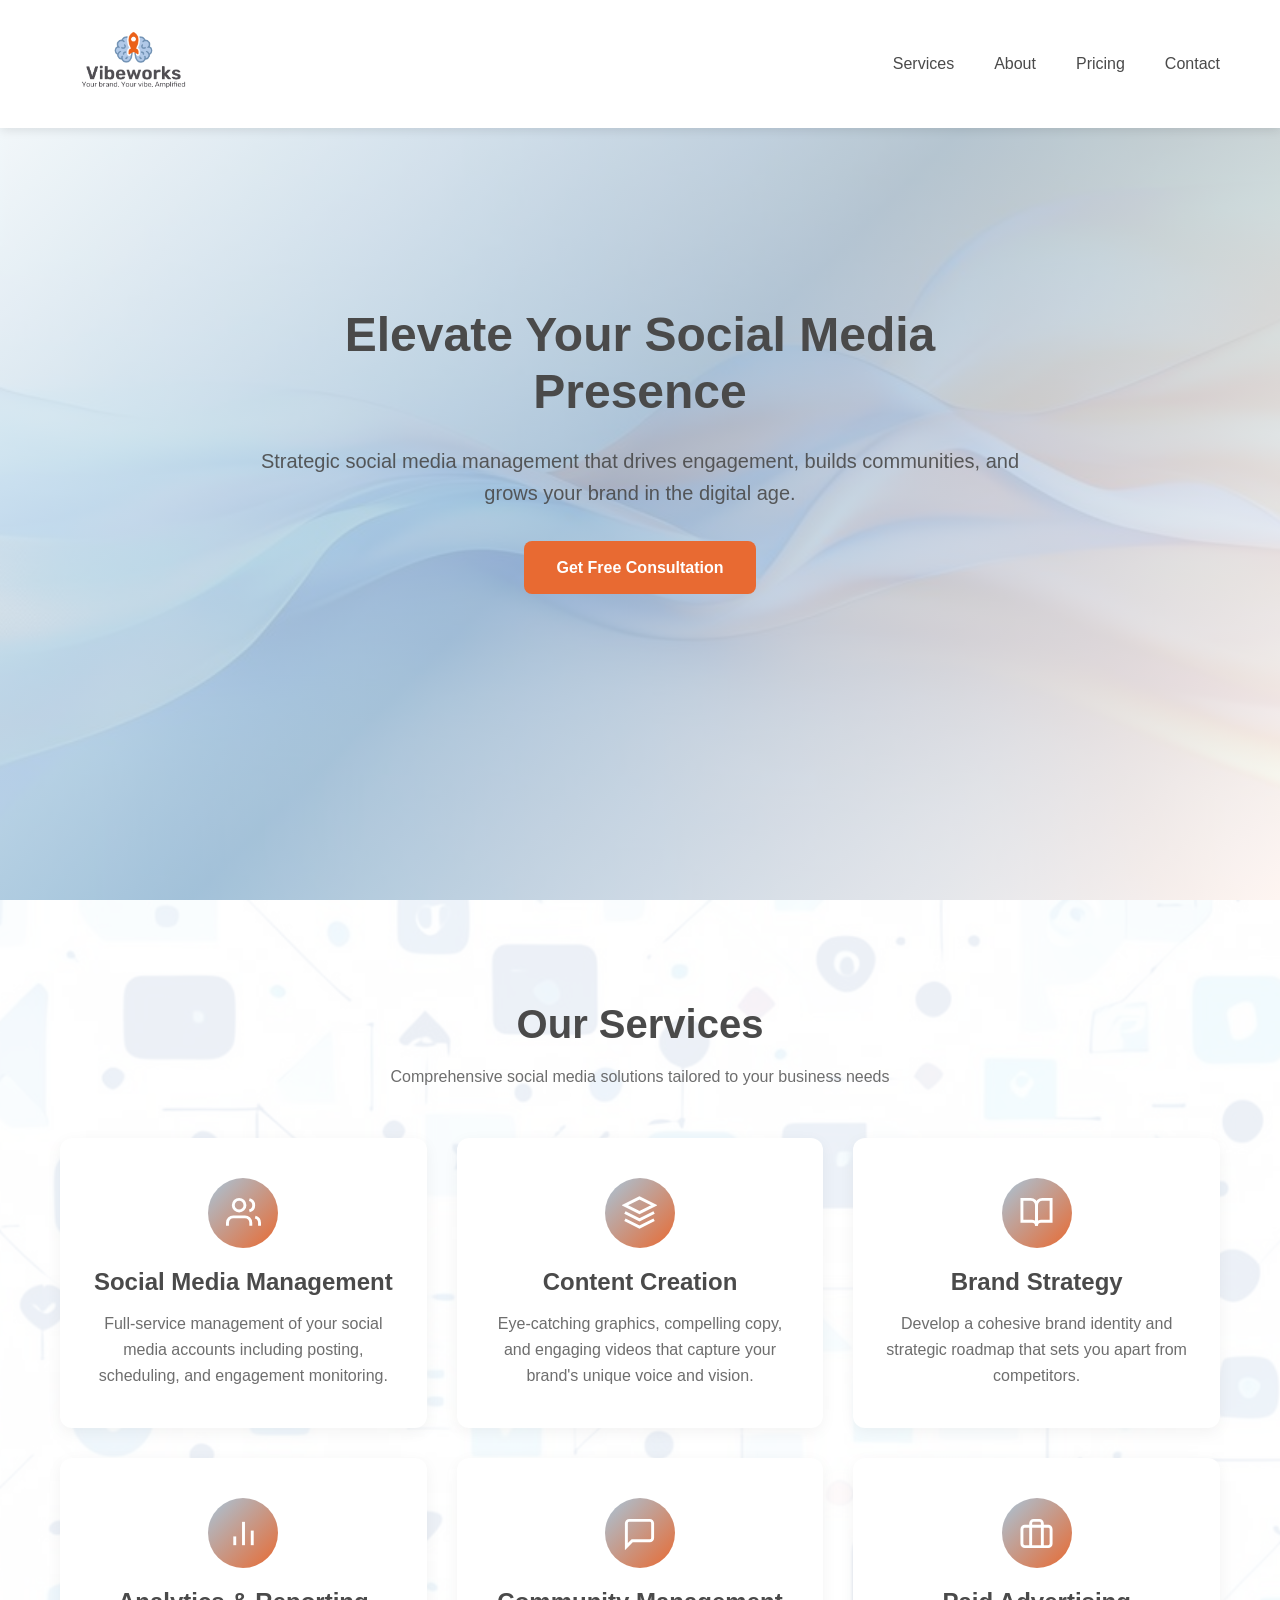
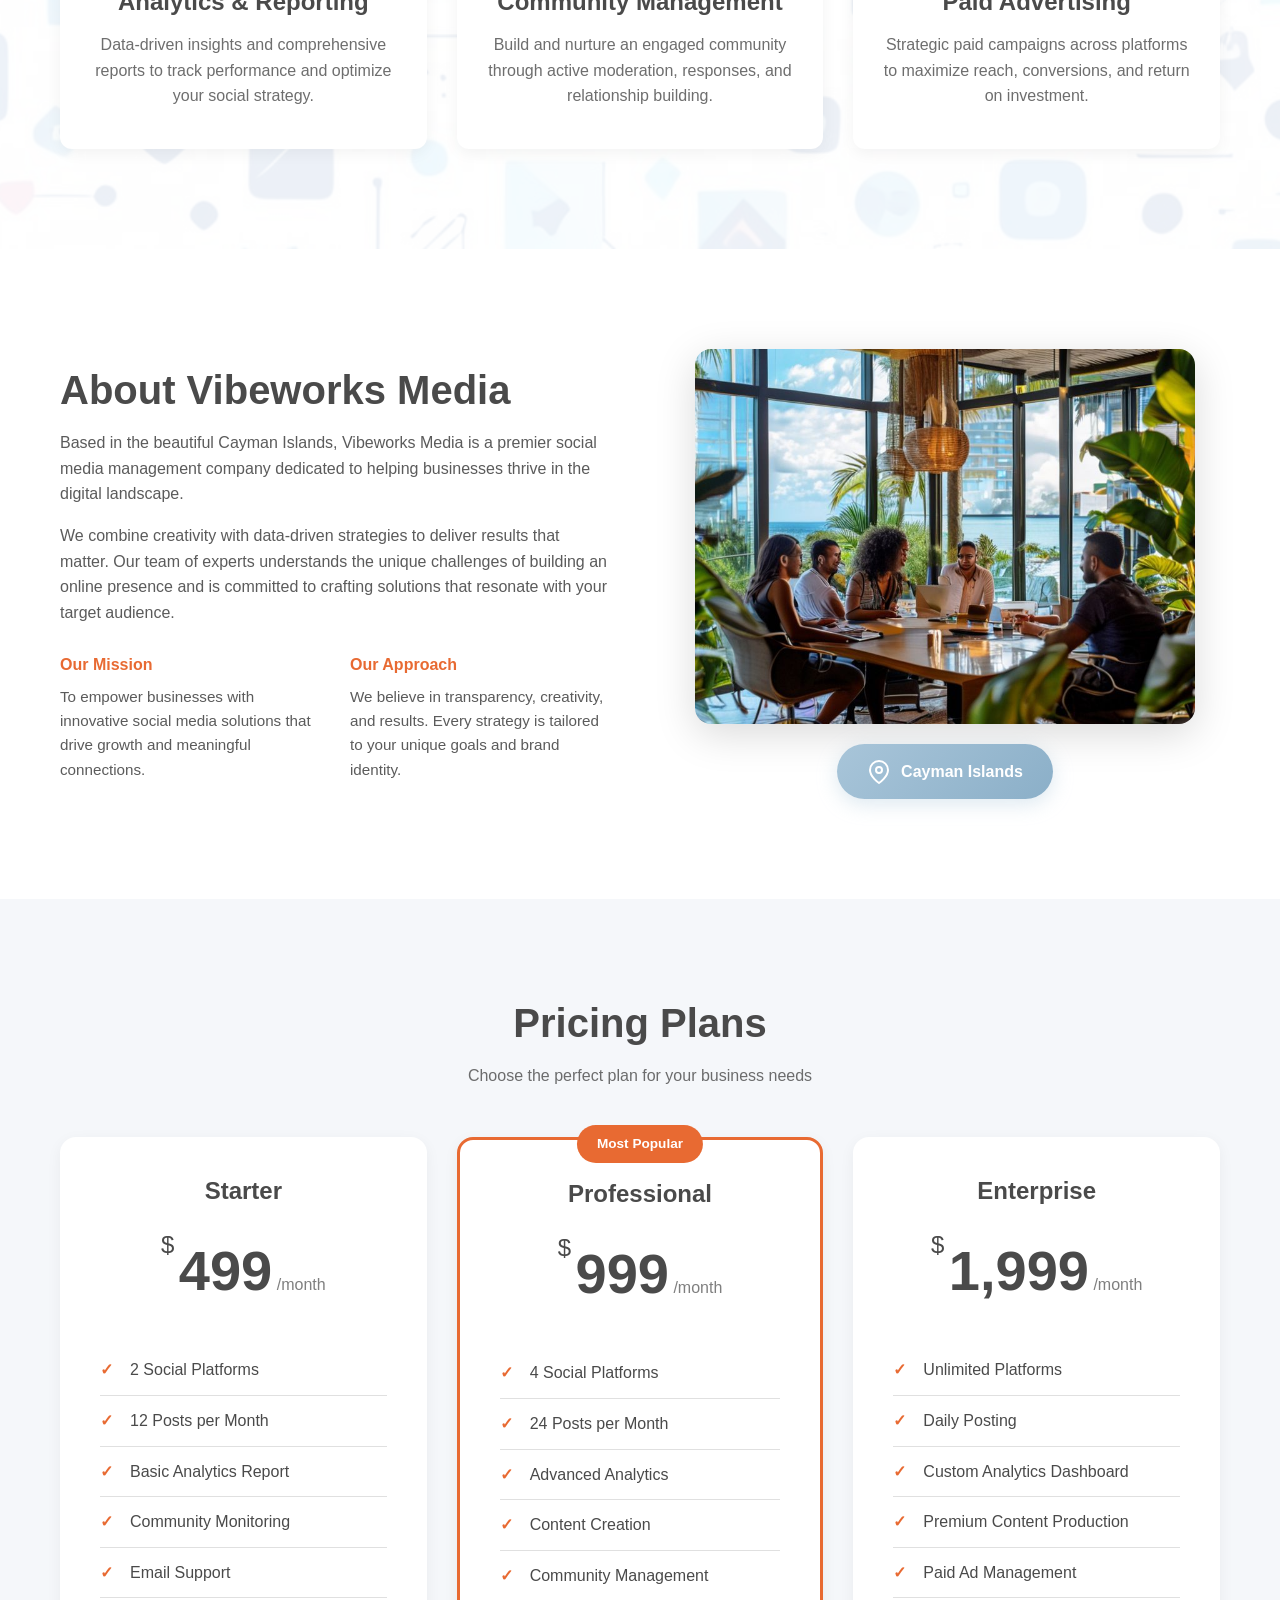
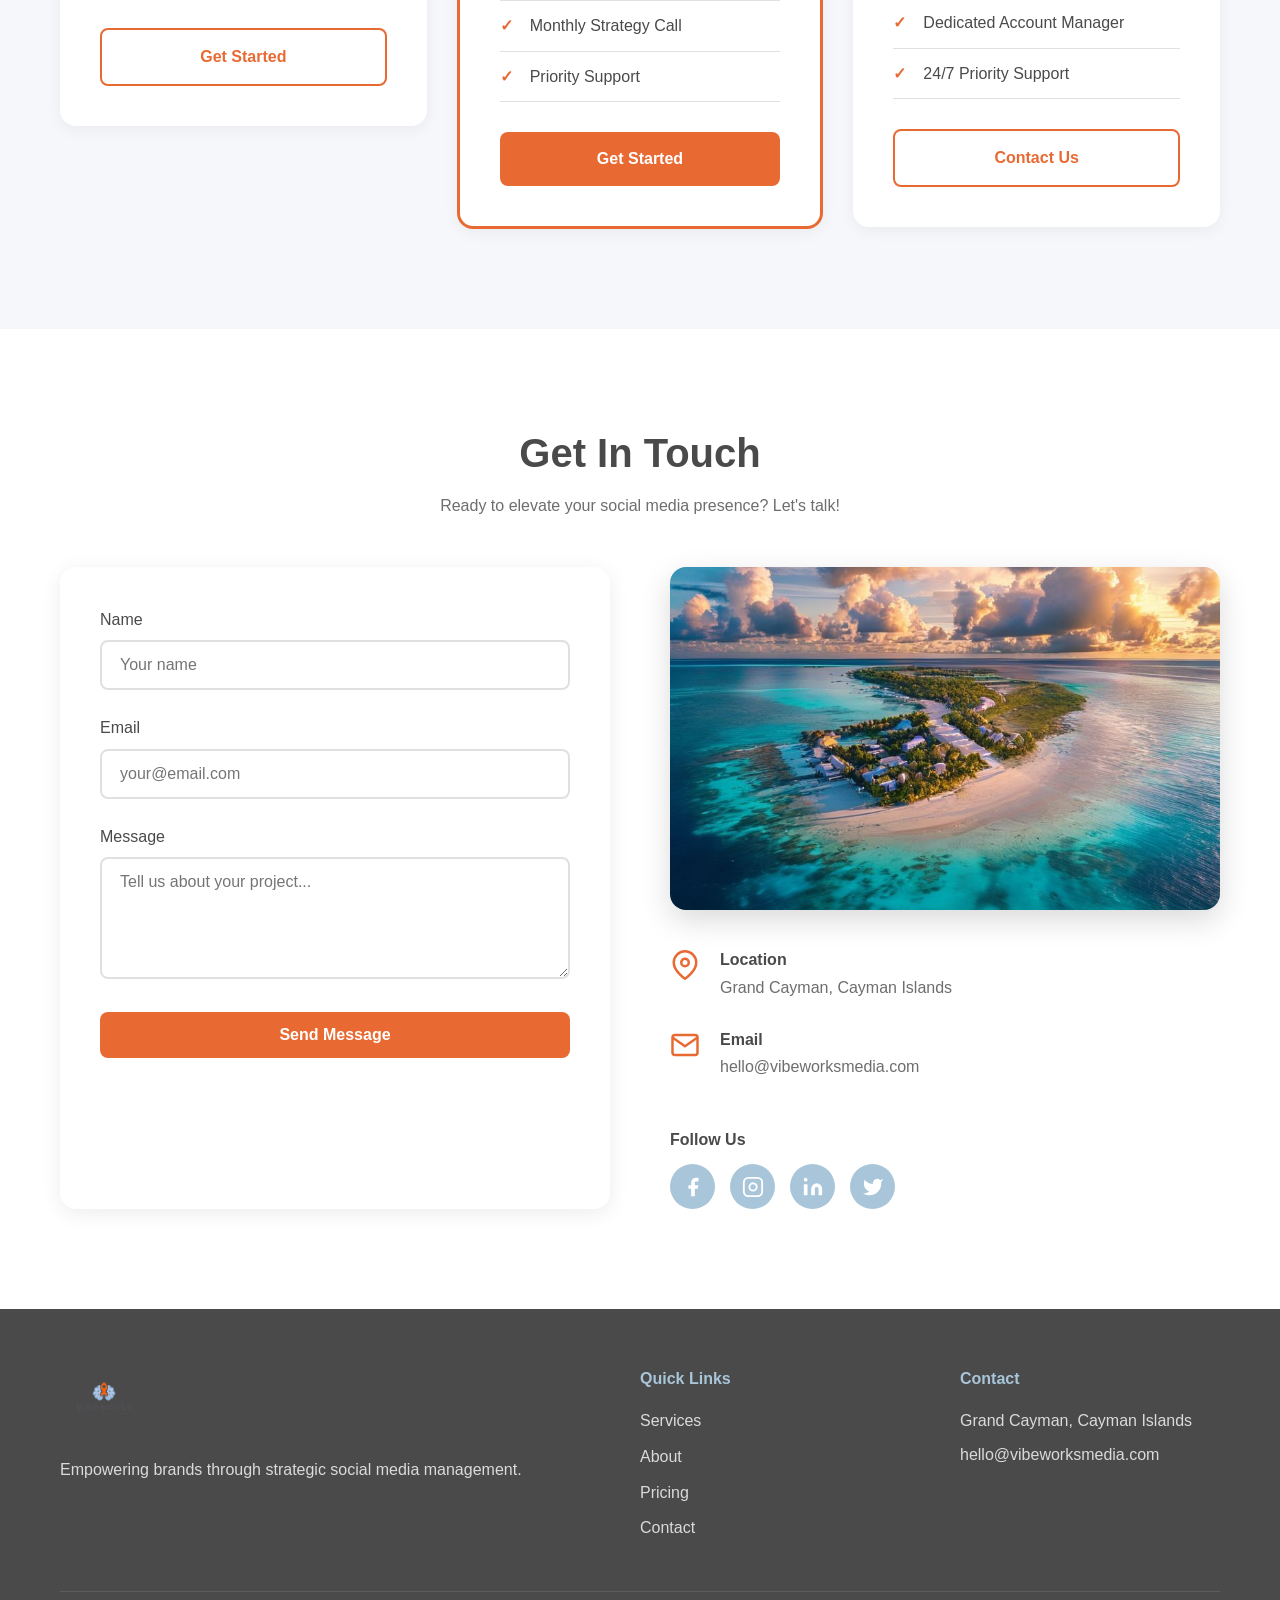
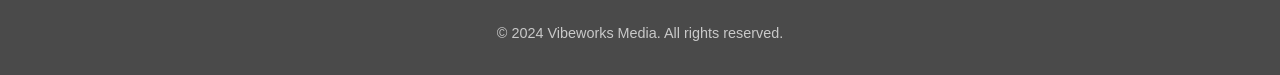
==== index.html @ 233b66ed "Update Formspree endpoint" ====
<!DOCTYPE html>
<html lang="en">
<head>
    <meta charset="UTF-8">
    <meta name="viewport" content="width=device-width, initial-scale=1.0">
    <meta name="description" content="Vibeworks Media - Social Media Management Company in the Cayman Islands">
    <title>Vibeworks Media | Social Media Management</title>
    <link rel="stylesheet" href="css/styles.css">
    <link rel="icon" type="image/x-icon" href="assets/favicon.ico">
</head>
<body>
    <!-- Navigation -->
    <nav class="navbar" id="navbar">
        <div class="nav-container">
            <a href="#" class="logo">
                <img src="assets/images/logo.png" alt="Vibeworks Media Logo">
            </a>
            <button class="hamburger" id="hamburger" aria-label="Toggle menu">
                <span></span>
                <span></span>
                <span></span>
            </button>
            <ul class="nav-links" id="nav-links">
                <li><a href="#services">Services</a></li>
                <li><a href="#about">About</a></li>
                <li><a href="#pricing">Pricing</a></li>
                <li><a href="#contact">Contact</a></li>
            </ul>
        </div>
    </nav>

    <!-- Hero Section -->
    <section class="hero" id="hero">
        <div class="hero-content">
            <h1>Elevate Your Social Media Presence</h1>
            <p class="tagline">Strategic social media management that drives engagement, builds communities, and grows your brand in the digital age.</p>
            <a href="#contact" class="btn btn-primary">Get Free Consultation</a>
        </div>
    </section>

    <!-- Services Section -->
    <section class="services" id="services">
        <div class="container">
            <h2 class="section-title">Our Services</h2>
            <p class="section-subtitle">Comprehensive social media solutions tailored to your business needs</p>
            <div class="services-grid">
                <div class="service-card">
                    <div class="service-icon">
                        <svg xmlns="http://www.w3.org/2000/svg" viewBox="0 0 24 24" fill="none" stroke="currentColor" stroke-width="2">
                            <path d="M17 21v-2a4 4 0 0 0-4-4H5a4 4 0 0 0-4 4v2"></path>
                            <circle cx="9" cy="7" r="4"></circle>
                            <path d="M23 21v-2a4 4 0 0 0-3-3.87"></path>
                            <path d="M16 3.13a4 4 0 0 1 0 7.75"></path>
                        </svg>
                    </div>
                    <h3>Social Media Management</h3>
                    <p>Full-service management of your social media accounts including posting, scheduling, and engagement monitoring.</p>
                </div>
                <div class="service-card">
                    <div class="service-icon">
                        <svg xmlns="http://www.w3.org/2000/svg" viewBox="0 0 24 24" fill="none" stroke="currentColor" stroke-width="2">
                            <polygon points="12 2 2 7 12 12 22 7 12 2"></polygon>
                            <polyline points="2 17 12 22 22 17"></polyline>
                            <polyline points="2 12 12 17 22 12"></polyline>
                        </svg>
                    </div>
                    <h3>Content Creation</h3>
                    <p>Eye-catching graphics, compelling copy, and engaging videos that capture your brand's unique voice and vision.</p>
                </div>
                <div class="service-card">
                    <div class="service-icon">
                        <svg xmlns="http://www.w3.org/2000/svg" viewBox="0 0 24 24" fill="none" stroke="currentColor" stroke-width="2">
                            <path d="M2 3h6a4 4 0 0 1 4 4v14a3 3 0 0 0-3-3H2z"></path>
                            <path d="M22 3h-6a4 4 0 0 0-4 4v14a3 3 0 0 1 3-3h7z"></path>
                        </svg>
                    </div>
                    <h3>Brand Strategy</h3>
                    <p>Develop a cohesive brand identity and strategic roadmap that sets you apart from competitors.</p>
                </div>
                <div class="service-card">
                    <div class="service-icon">
                        <svg xmlns="http://www.w3.org/2000/svg" viewBox="0 0 24 24" fill="none" stroke="currentColor" stroke-width="2">
                            <line x1="18" y1="20" x2="18" y2="10"></line>
                            <line x1="12" y1="20" x2="12" y2="4"></line>
                            <line x1="6" y1="20" x2="6" y2="14"></line>
                        </svg>
                    </div>
                    <h3>Analytics & Reporting</h3>
                    <p>Data-driven insights and comprehensive reports to track performance and optimize your social strategy.</p>
                </div>
                <div class="service-card">
                    <div class="service-icon">
                        <svg xmlns="http://www.w3.org/2000/svg" viewBox="0 0 24 24" fill="none" stroke="currentColor" stroke-width="2">
                            <path d="M21 15a2 2 0 0 1-2 2H7l-4 4V5a2 2 0 0 1 2-2h14a2 2 0 0 1 2 2z"></path>
                        </svg>
                    </div>
                    <h3>Community Management</h3>
                    <p>Build and nurture an engaged community through active moderation, responses, and relationship building.</p>
                </div>
                <div class="service-card">
                    <div class="service-icon">
                        <svg xmlns="http://www.w3.org/2000/svg" viewBox="0 0 24 24" fill="none" stroke="currentColor" stroke-width="2">
                            <rect x="2" y="7" width="20" height="14" rx="2" ry="2"></rect>
                            <path d="M16 21V5a2 2 0 0 0-2-2h-4a2 2 0 0 0-2 2v16"></path>
                        </svg>
                    </div>
                    <h3>Paid Advertising</h3>
                    <p>Strategic paid campaigns across platforms to maximize reach, conversions, and return on investment.</p>
                </div>
            </div>
        </div>
    </section>

    <!-- About Section -->
    <section class="about" id="about">
        <div class="container">
            <div class="about-content">
                <div class="about-text">
                    <h2 class="section-title">About Vibeworks Media</h2>
                    <p>Based in the beautiful Cayman Islands, Vibeworks Media is a premier social media management company dedicated to helping businesses thrive in the digital landscape.</p>
                    <p>We combine creativity with data-driven strategies to deliver results that matter. Our team of experts understands the unique challenges of building an online presence and is committed to crafting solutions that resonate with your target audience.</p>
                    <div class="values">
                        <div class="value-item">
                            <h4>Our Mission</h4>
                            <p>To empower businesses with innovative social media solutions that drive growth and meaningful connections.</p>
                        </div>
                        <div class="value-item">
                            <h4>Our Approach</h4>
                            <p>We believe in transparency, creativity, and results. Every strategy is tailored to your unique goals and brand identity.</p>
                        </div>
                    </div>
                </div>
                <div class="about-image">
                    <img src="assets/images/about-team.jpg" alt="Vibeworks Media Team">
                    <div class="location-badge">
                        <svg xmlns="http://www.w3.org/2000/svg" viewBox="0 0 24 24" fill="none" stroke="currentColor" stroke-width="2">
                            <path d="M21 10c0 7-9 13-9 13s-9-6-9-13a9 9 0 0 1 18 0z"></path>
                            <circle cx="12" cy="10" r="3"></circle>
                        </svg>
                        <span>Cayman Islands</span>
                    </div>
                </div>
            </div>
        </div>
    </section>

    <!-- Pricing Section -->
    <section class="pricing" id="pricing">
        <div class="container">
            <h2 class="section-title">Pricing Plans</h2>
            <p class="section-subtitle">Choose the perfect plan for your business needs</p>
            <div class="pricing-grid">
                <div class="pricing-card">
                    <h3>Starter</h3>
                    <div class="price">
                        <span class="currency">$</span>
                        <span class="amount">499</span>
                        <span class="period">/month</span>
                    </div>
                    <ul class="features">
                        <li>2 Social Platforms</li>
                        <li>12 Posts per Month</li>
                        <li>Basic Analytics Report</li>
                        <li>Community Monitoring</li>
                        <li>Email Support</li>
                    </ul>
                    <a href="#contact" class="btn btn-secondary">Get Started</a>
                </div>
                <div class="pricing-card featured">
                    <div class="popular-badge">Most Popular</div>
                    <h3>Professional</h3>
                    <div class="price">
                        <span class="currency">$</span>
                        <span class="amount">999</span>
                        <span class="period">/month</span>
                    </div>
                    <ul class="features">
                        <li>4 Social Platforms</li>
                        <li>24 Posts per Month</li>
                        <li>Advanced Analytics</li>
                        <li>Content Creation</li>
                        <li>Community Management</li>
                        <li>Monthly Strategy Call</li>
                        <li>Priority Support</li>
                    </ul>
                    <a href="#contact" class="btn btn-primary">Get Started</a>
                </div>
                <div class="pricing-card">
                    <h3>Enterprise</h3>
                    <div class="price">
                        <span class="currency">$</span>
                        <span class="amount">1,999</span>
                        <span class="period">/month</span>
                    </div>
                    <ul class="features">
                        <li>Unlimited Platforms</li>
                        <li>Daily Posting</li>
                        <li>Custom Analytics Dashboard</li>
                        <li>Premium Content Production</li>
                        <li>Paid Ad Management</li>
                        <li>Dedicated Account Manager</li>
                        <li>24/7 Priority Support</li>
                    </ul>
                    <a href="#contact" class="btn btn-secondary">Contact Us</a>
                </div>
            </div>
        </div>
    </section>

    <!-- Contact Section -->
    <section class="contact" id="contact">
        <div class="container">
            <h2 class="section-title">Get In Touch</h2>
            <p class="section-subtitle">Ready to elevate your social media presence? Let's talk!</p>
            <div class="contact-grid">
                <form class="contact-form" id="contact-form" action="https://formspree.io/f/xykenkoy" method="POST">
                    <div class="form-group">
                        <label for="name">Name</label>
                        <input type="text" id="name" name="name" required placeholder="Your name">
                        <span class="error-message" id="name-error"></span>
                    </div>
                    <div class="form-group">
                        <label for="email">Email</label>
                        <input type="email" id="email" name="email" required placeholder="your@email.com">
                        <span class="error-message" id="email-error"></span>
                    </div>
                    <div class="form-group">
                        <label for="message">Message</label>
                        <textarea id="message" name="message" rows="5" required placeholder="Tell us about your project..."></textarea>
                        <span class="error-message" id="message-error"></span>
                    </div>
                    <button type="submit" class="btn btn-primary">Send Message</button>
                    <div class="form-success" id="form-success">Thank you! Your message has been sent successfully.</div>
                </form>
                <div class="contact-info">
                    <img src="assets/images/cayman-islands.jpg" alt="Grand Cayman, Cayman Islands" class="contact-image">
                    <div class="info-item">
                        <svg xmlns="http://www.w3.org/2000/svg" viewBox="0 0 24 24" fill="none" stroke="currentColor" stroke-width="2">
                            <path d="M21 10c0 7-9 13-9 13s-9-6-9-13a9 9 0 0 1 18 0z"></path>
                            <circle cx="12" cy="10" r="3"></circle>
                        </svg>
                        <div>
                            <h4>Location</h4>
                            <p>Grand Cayman, Cayman Islands</p>
                        </div>
                    </div>
                    <div class="info-item">
                        <svg xmlns="http://www.w3.org/2000/svg" viewBox="0 0 24 24" fill="none" stroke="currentColor" stroke-width="2">
                            <path d="M4 4h16c1.1 0 2 .9 2 2v12c0 1.1-.9 2-2 2H4c-1.1 0-2-.9-2-2V6c0-1.1.9-2 2-2z"></path>
                            <polyline points="22,6 12,13 2,6"></polyline>
                        </svg>
                        <div>
                            <h4>Email</h4>
                            <p>hello@vibeworksmedia.com</p>
                        </div>
                    </div>
                    <div class="social-links">
                        <h4>Follow Us</h4>
                        <div class="social-icons">
                            <a href="#" aria-label="Facebook">
                                <svg xmlns="http://www.w3.org/2000/svg" viewBox="0 0 24 24" fill="currentColor">
                                    <path d="M18 2h-3a5 5 0 0 0-5 5v3H7v4h3v8h4v-8h3l1-4h-4V7a1 1 0 0 1 1-1h3z"></path>
                                </svg>
                            </a>
                            <a href="#" aria-label="Instagram">
                                <svg xmlns="http://www.w3.org/2000/svg" viewBox="0 0 24 24" fill="none" stroke="currentColor" stroke-width="2">
                                    <rect x="2" y="2" width="20" height="20" rx="5" ry="5"></rect>
                                    <path d="M16 11.37A4 4 0 1 1 12.63 8 4 4 0 0 1 16 11.37z"></path>
                                    <line x1="17.5" y1="6.5" x2="17.51" y2="6.5"></line>
                                </svg>
                            </a>
                            <a href="#" aria-label="LinkedIn">
                                <svg xmlns="http://www.w3.org/2000/svg" viewBox="0 0 24 24" fill="currentColor">
                                    <path d="M16 8a6 6 0 0 1 6 6v7h-4v-7a2 2 0 0 0-2-2 2 2 0 0 0-2 2v7h-4v-7a6 6 0 0 1 6-6z"></path>
                                    <rect x="2" y="9" width="4" height="12"></rect>
                                    <circle cx="4" cy="4" r="2"></circle>
                                </svg>
                            </a>
                            <a href="#" aria-label="Twitter">
                                <svg xmlns="http://www.w3.org/2000/svg" viewBox="0 0 24 24" fill="currentColor">
                                    <path d="M23 3a10.9 10.9 0 0 1-3.14 1.53 4.48 4.48 0 0 0-7.86 3v1A10.66 10.66 0 0 1 3 4s-4 9 5 13a11.64 11.64 0 0 1-7 2c9 5 20 0 20-11.5a4.5 4.5 0 0 0-.08-.83A7.72 7.72 0 0 0 23 3z"></path>
                                </svg>
                            </a>
                        </div>
                    </div>
                </div>
            </div>
        </div>
    </section>

    <!-- Footer -->
    <footer class="footer">
        <div class="container">
            <div class="footer-content">
                <div class="footer-brand">
                    <img src="assets/images/logo.png" alt="Vibeworks Media Logo">
                    <p>Empowering brands through strategic social media management.</p>
                </div>
                <div class="footer-links">
                    <h4>Quick Links</h4>
                    <ul>
                        <li><a href="#services">Services</a></li>
                        <li><a href="#about">About</a></li>
                        <li><a href="#pricing">Pricing</a></li>
                        <li><a href="#contact">Contact</a></li>
                    </ul>
                </div>
                <div class="footer-contact">
                    <h4>Contact</h4>
                    <p>Grand Cayman, Cayman Islands</p>
                    <p>hello@vibeworksmedia.com</p>
                </div>
            </div>
            <div class="footer-bottom">
                <p>&copy; 2024 Vibeworks Media. All rights reserved.</p>
            </div>
        </div>
    </footer>

    <script src="js/main.js"></script>
</body>
</html>
---- css/styles.css ----
/* CSS Variables */
:root {
    --primary-blue: #A8C5D9;
    --accent-orange: #E86A32;
    --dark-gray: #4A4A4A;
    --white: #FFFFFF;
    --light-gray: #F5F7FA;
    --medium-gray: #E0E0E0;
    --primary-blue-dark: #8BAFC8;
    --accent-orange-dark: #D55A25;
}

/* Reset & Base Styles */
* {
    margin: 0;
    padding: 0;
    box-sizing: border-box;
}

html {
    scroll-behavior: smooth;
}

body {
    font-family: -apple-system, BlinkMacSystemFont, 'Segoe UI', Roboto, Oxygen, Ubuntu, sans-serif;
    color: var(--dark-gray);
    line-height: 1.6;
}

.container {
    max-width: 1200px;
    margin: 0 auto;
    padding: 0 20px;
}

/* Typography */
h1, h2, h3, h4 {
    line-height: 1.2;
    margin-bottom: 1rem;
}

h1 {
    font-size: 3rem;
    font-weight: 700;
}

h2 {
    font-size: 2.5rem;
    font-weight: 600;
}

h3 {
    font-size: 1.5rem;
    font-weight: 600;
}

p {
    margin-bottom: 1rem;
}

/* Buttons */
.btn {
    display: inline-block;
    padding: 14px 32px;
    border-radius: 8px;
    font-size: 1rem;
    font-weight: 600;
    text-decoration: none;
    cursor: pointer;
    transition: all 0.3s ease;
    border: none;
}

.btn-primary {
    background-color: var(--accent-orange);
    color: var(--white);
}

.btn-primary:hover {
    background-color: var(--accent-orange-dark);
    transform: translateY(-2px);
}

.btn-secondary {
    background-color: transparent;
    color: var(--accent-orange);
    border: 2px solid var(--accent-orange);
}

.btn-secondary:hover {
    background-color: var(--accent-orange);
    color: var(--white);
}

/* Navigation */
.navbar {
    position: fixed;
    top: 0;
    left: 0;
    right: 0;
    background-color: var(--white);
    box-shadow: 0 2px 10px rgba(0, 0, 0, 0.1);
    z-index: 1000;
    padding: 10px 0;
}

.nav-container {
    max-width: 1200px;
    margin: 0 auto;
    padding: 0 20px;
    display: flex;
    justify-content: space-between;
    align-items: center;
}

.logo img {
    height: 100px;
    width: auto;
}

.nav-links {
    display: flex;
    list-style: none;
    gap: 40px;
}

.nav-links a {
    text-decoration: none;
    color: var(--dark-gray);
    font-weight: 500;
    transition: color 0.3s ease;
}

.nav-links a:hover {
    color: var(--accent-orange);
}

.hamburger {
    display: none;
    flex-direction: column;
    gap: 5px;
    background: none;
    border: none;
    cursor: pointer;
    padding: 5px;
}

.hamburger span {
    display: block;
    width: 25px;
    height: 3px;
    background-color: var(--dark-gray);
    transition: all 0.3s ease;
}

.hamburger.active span:nth-child(1) {
    transform: rotate(45deg) translate(5px, 5px);
}

.hamburger.active span:nth-child(2) {
    opacity: 0;
}

.hamburger.active span:nth-child(3) {
    transform: rotate(-45deg) translate(7px, -6px);
}

/* Hero Section */
.hero {
    min-height: 100vh;
    display: flex;
    align-items: center;
    justify-content: center;
    text-align: center;
    padding: 100px 20px;
    background: linear-gradient(135deg, rgba(255,255,255,0.9) 0%, rgba(168,197,217,0.85) 50%, rgba(255,255,255,0.9) 100%),
                url('../assets/images/hero-bg.jpg');
    background-size: cover;
    background-position: center;
    background-attachment: fixed;
}

.hero-content {
    max-width: 800px;
}

.hero h1 {
    color: var(--dark-gray);
    margin-bottom: 1.5rem;
}

.tagline {
    font-size: 1.25rem;
    color: var(--dark-gray);
    margin-bottom: 2rem;
    opacity: 0.9;
}

/* Section Styles */
section {
    padding: 100px 0;
}

.section-title {
    text-align: center;
    margin-bottom: 1rem;
    color: var(--dark-gray);
}

.section-subtitle {
    text-align: center;
    color: var(--dark-gray);
    opacity: 0.8;
    max-width: 600px;
    margin: 0 auto 3rem;
}

/* Services Section */
.services {
    background-color: var(--light-gray);
    background-image: url('../assets/images/services-bg.jpg');
    background-size: cover;
    background-position: center;
    background-blend-mode: overlay;
}

.services-grid {
    display: grid;
    grid-template-columns: repeat(3, 1fr);
    gap: 30px;
}

.service-card {
    background: var(--white);
    padding: 40px 30px;
    border-radius: 12px;
    text-align: center;
    transition: transform 0.3s ease, box-shadow 0.3s ease;
    box-shadow: 0 4px 15px rgba(0, 0, 0, 0.05);
}

.service-card:hover {
    transform: translateY(-10px);
    box-shadow: 0 10px 30px rgba(0, 0, 0, 0.1);
}

.service-icon {
    width: 70px;
    height: 70px;
    margin: 0 auto 20px;
    background: linear-gradient(135deg, var(--primary-blue), var(--accent-orange));
    border-radius: 50%;
    display: flex;
    align-items: center;
    justify-content: center;
}

.service-icon svg {
    width: 35px;
    height: 35px;
    color: var(--white);
}

.service-card h3 {
    margin-bottom: 15px;
    color: var(--dark-gray);
}

.service-card p {
    color: var(--dark-gray);
    opacity: 0.8;
    margin-bottom: 0;
}

/* About Section */
.about-content {
    display: grid;
    grid-template-columns: 1fr 1fr;
    gap: 60px;
    align-items: center;
}

.about-text .section-title {
    text-align: left;
}

.about-text p {
    color: var(--dark-gray);
    opacity: 0.9;
}

.values {
    display: grid;
    grid-template-columns: 1fr 1fr;
    gap: 30px;
    margin-top: 30px;
}

.value-item h4 {
    color: var(--accent-orange);
    margin-bottom: 10px;
}

.value-item p {
    font-size: 0.95rem;
    margin-bottom: 0;
}

.about-image {
    display: flex;
    flex-direction: column;
    justify-content: center;
    align-items: center;
    gap: 20px;
}

.about-image img {
    width: 100%;
    max-width: 500px;
    border-radius: 16px;
    box-shadow: 0 10px 40px rgba(0, 0, 0, 0.15);
}

.location-badge {
    background: linear-gradient(135deg, var(--primary-blue), var(--primary-blue-dark));
    padding: 15px 30px;
    border-radius: 30px;
    display: flex;
    align-items: center;
    gap: 10px;
    color: var(--white);
    box-shadow: 0 5px 20px rgba(168, 197, 217, 0.4);
}

.location-badge svg {
    width: 24px;
    height: 24px;
}

.location-badge span {
    font-size: 1rem;
    font-weight: 600;
}

/* Pricing Section */
.pricing {
    background-color: var(--light-gray);
}

.pricing-grid {
    display: grid;
    grid-template-columns: repeat(3, 1fr);
    gap: 30px;
    align-items: start;
}

.pricing-card {
    background: var(--white);
    padding: 40px;
    border-radius: 16px;
    text-align: center;
    box-shadow: 0 4px 15px rgba(0, 0, 0, 0.05);
    position: relative;
    transition: transform 0.3s ease;
}

.pricing-card:hover {
    transform: translateY(-5px);
}

.pricing-card.featured {
    border: 3px solid var(--accent-orange);
    transform: scale(1.05);
}

.pricing-card.featured:hover {
    transform: scale(1.05) translateY(-5px);
}

.popular-badge {
    position: absolute;
    top: -15px;
    left: 50%;
    transform: translateX(-50%);
    background: var(--accent-orange);
    color: var(--white);
    padding: 8px 20px;
    border-radius: 20px;
    font-size: 0.85rem;
    font-weight: 600;
}

.pricing-card h3 {
    font-size: 1.5rem;
    margin-bottom: 20px;
    color: var(--dark-gray);
}

.price {
    margin-bottom: 30px;
}

.currency {
    font-size: 1.5rem;
    vertical-align: top;
}

.amount {
    font-size: 3.5rem;
    font-weight: 700;
    color: var(--dark-gray);
}

.period {
    font-size: 1rem;
    color: var(--dark-gray);
    opacity: 0.7;
}

.features {
    list-style: none;
    margin-bottom: 30px;
    text-align: left;
}

.features li {
    padding: 12px 0;
    border-bottom: 1px solid var(--medium-gray);
    position: relative;
    padding-left: 30px;
}

.features li::before {
    content: '✓';
    position: absolute;
    left: 0;
    color: var(--accent-orange);
    font-weight: bold;
}

.pricing-card .btn {
    width: 100%;
}

/* Contact Section */
.contact-grid {
    display: grid;
    grid-template-columns: 1fr 1fr;
    gap: 60px;
}

.contact-form {
    background: var(--white);
    padding: 40px;
    border-radius: 16px;
    box-shadow: 0 4px 20px rgba(0, 0, 0, 0.08);
}

.form-group {
    margin-bottom: 25px;
}

.form-group label {
    display: block;
    margin-bottom: 8px;
    font-weight: 500;
    color: var(--dark-gray);
}

.form-group input,
.form-group textarea {
    width: 100%;
    padding: 14px 18px;
    border: 2px solid var(--medium-gray);
    border-radius: 8px;
    font-size: 1rem;
    transition: border-color 0.3s ease;
    font-family: inherit;
}

.form-group input:focus,
.form-group textarea:focus {
    outline: none;
    border-color: var(--primary-blue);
}

.form-group input.error,
.form-group textarea.error {
    border-color: #e74c3c;
}

.error-message {
    color: #e74c3c;
    font-size: 0.85rem;
    margin-top: 5px;
    display: block;
}

.form-success {
    display: none;
    background-color: #d4edda;
    color: #155724;
    padding: 15px;
    border-radius: 8px;
    margin-top: 20px;
    text-align: center;
}

.form-success.show {
    display: block;
}

.contact-form .btn {
    width: 100%;
}

.contact-info {
    display: flex;
    flex-direction: column;
    gap: 30px;
    justify-content: center;
}

.contact-image {
    width: 100%;
    border-radius: 16px;
    box-shadow: 0 10px 30px rgba(0, 0, 0, 0.15);
    margin-bottom: 10px;
}

.info-item {
    display: flex;
    gap: 20px;
    align-items: flex-start;
}

.info-item svg {
    width: 30px;
    height: 30px;
    color: var(--accent-orange);
    flex-shrink: 0;
}

.info-item h4 {
    margin-bottom: 5px;
    color: var(--dark-gray);
}

.info-item p {
    margin-bottom: 0;
    opacity: 0.8;
}

.social-links {
    margin-top: 20px;
}

.social-links h4 {
    margin-bottom: 15px;
}

.social-icons {
    display: flex;
    gap: 15px;
}

.social-icons a {
    width: 45px;
    height: 45px;
    background-color: var(--primary-blue);
    border-radius: 50%;
    display: flex;
    align-items: center;
    justify-content: center;
    transition: background-color 0.3s ease, transform 0.3s ease;
}

.social-icons a:hover {
    background-color: var(--accent-orange);
    transform: translateY(-3px);
}

.social-icons svg {
    width: 22px;
    height: 22px;
    color: var(--white);
}

/* Footer */
.footer {
    background-color: var(--dark-gray);
    color: var(--white);
    padding: 60px 0 30px;
}

.footer-content {
    display: grid;
    grid-template-columns: 2fr 1fr 1fr;
    gap: 60px;
    margin-bottom: 40px;
}

.footer-brand img {
    height: 60px;
    margin-bottom: 20px;
}

.footer-brand p {
    opacity: 0.8;
    margin-bottom: 0;
}

.footer-links h4,
.footer-contact h4 {
    margin-bottom: 20px;
    color: var(--primary-blue);
}

.footer-links ul {
    list-style: none;
}

.footer-links li {
    margin-bottom: 10px;
}

.footer-links a {
    color: var(--white);
    text-decoration: none;
    opacity: 0.8;
    transition: opacity 0.3s ease;
}

.footer-links a:hover {
    opacity: 1;
}

.footer-contact p {
    opacity: 0.8;
    margin-bottom: 8px;
}

.footer-bottom {
    border-top: 1px solid rgba(255, 255, 255, 0.1);
    padding-top: 30px;
    text-align: center;
}

.footer-bottom p {
    margin-bottom: 0;
    opacity: 0.7;
    font-size: 0.9rem;
}

/* Responsive Design */
@media (max-width: 1024px) {
    h1 {
        font-size: 2.5rem;
    }

    h2 {
        font-size: 2rem;
    }

    .services-grid {
        grid-template-columns: repeat(2, 1fr);
    }

    .pricing-grid {
        grid-template-columns: repeat(2, 1fr);
    }

    .pricing-card.featured {
        transform: scale(1);
        grid-column: span 2;
        max-width: 400px;
        margin: 0 auto;
    }

    .footer-content {
        grid-template-columns: 1fr 1fr;
        gap: 40px;
    }

    .footer-brand {
        grid-column: span 2;
    }
}

@media (max-width: 768px) {
    .hamburger {
        display: flex;
    }

    .nav-links {
        position: fixed;
        top: 80px;
        left: 0;
        right: 0;
        background-color: var(--white);
        flex-direction: column;
        align-items: center;
        padding: 20px;
        gap: 20px;
        box-shadow: 0 10px 20px rgba(0, 0, 0, 0.1);
        transform: translateY(-100%);
        opacity: 0;
        visibility: hidden;
        transition: all 0.3s ease;
    }

    .nav-links.active {
        transform: translateY(0);
        opacity: 1;
        visibility: visible;
    }

    h1 {
        font-size: 2rem;
    }

    h2 {
        font-size: 1.75rem;
    }

    .tagline {
        font-size: 1.1rem;
    }

    section {
        padding: 60px 0;
    }

    .services-grid {
        grid-template-columns: 1fr;
    }

    .about-content {
        grid-template-columns: 1fr;
        gap: 40px;
    }

    .values {
        grid-template-columns: 1fr;
    }

    .pricing-grid {
        grid-template-columns: 1fr;
    }

    .pricing-card.featured {
        grid-column: span 1;
        max-width: none;
    }

    .contact-grid {
        grid-template-columns: 1fr;
        gap: 40px;
    }

    .footer-content {
        grid-template-columns: 1fr;
        gap: 30px;
        text-align: center;
    }

    .footer-brand {
        grid-column: span 1;
    }

    .footer-links ul {
        display: flex;
        flex-wrap: wrap;
        justify-content: center;
        gap: 15px;
    }

    .footer-links li {
        margin-bottom: 0;
    }
}

@media (max-width: 480px) {
    h1 {
        font-size: 1.75rem;
    }

    .btn {
        padding: 12px 24px;
    }

    .contact-form {
        padding: 25px;
    }

    .pricing-card {
        padding: 30px 20px;
    }

    .amount {
        font-size: 2.5rem;
    }
}
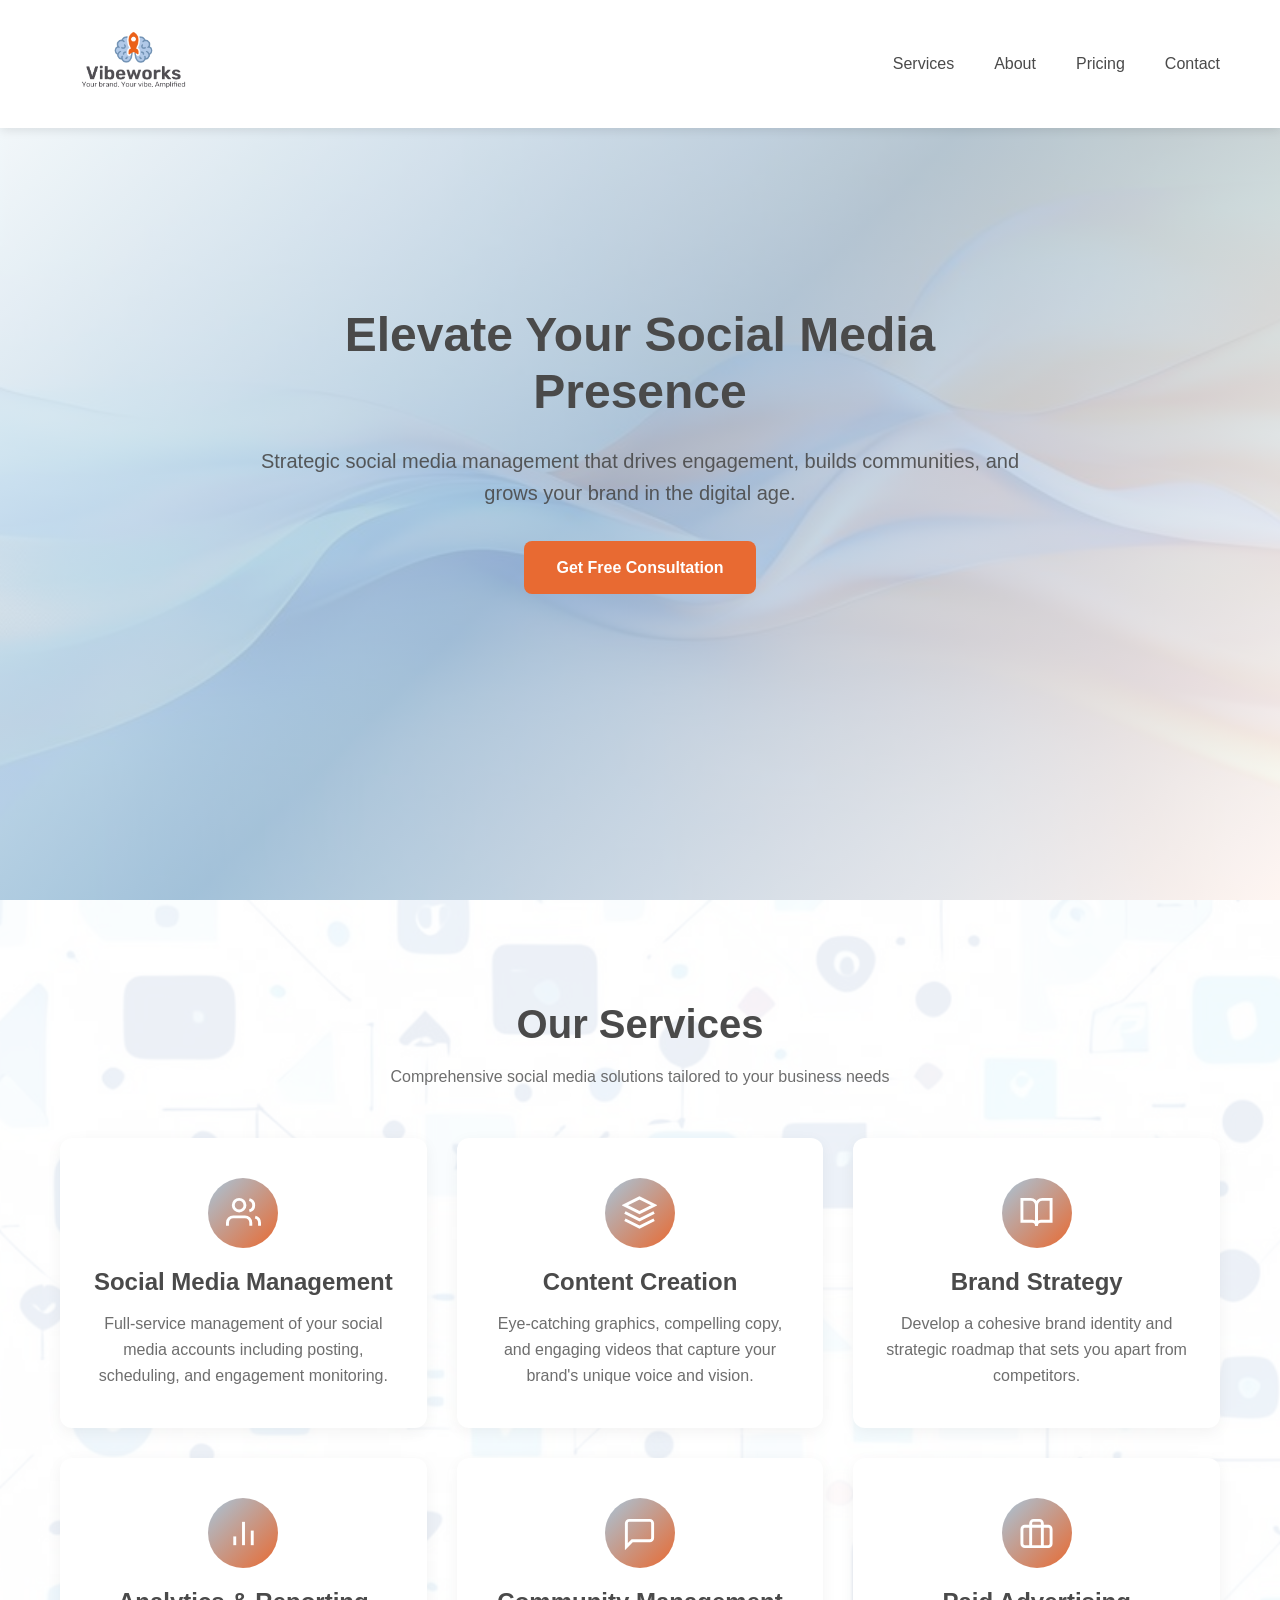
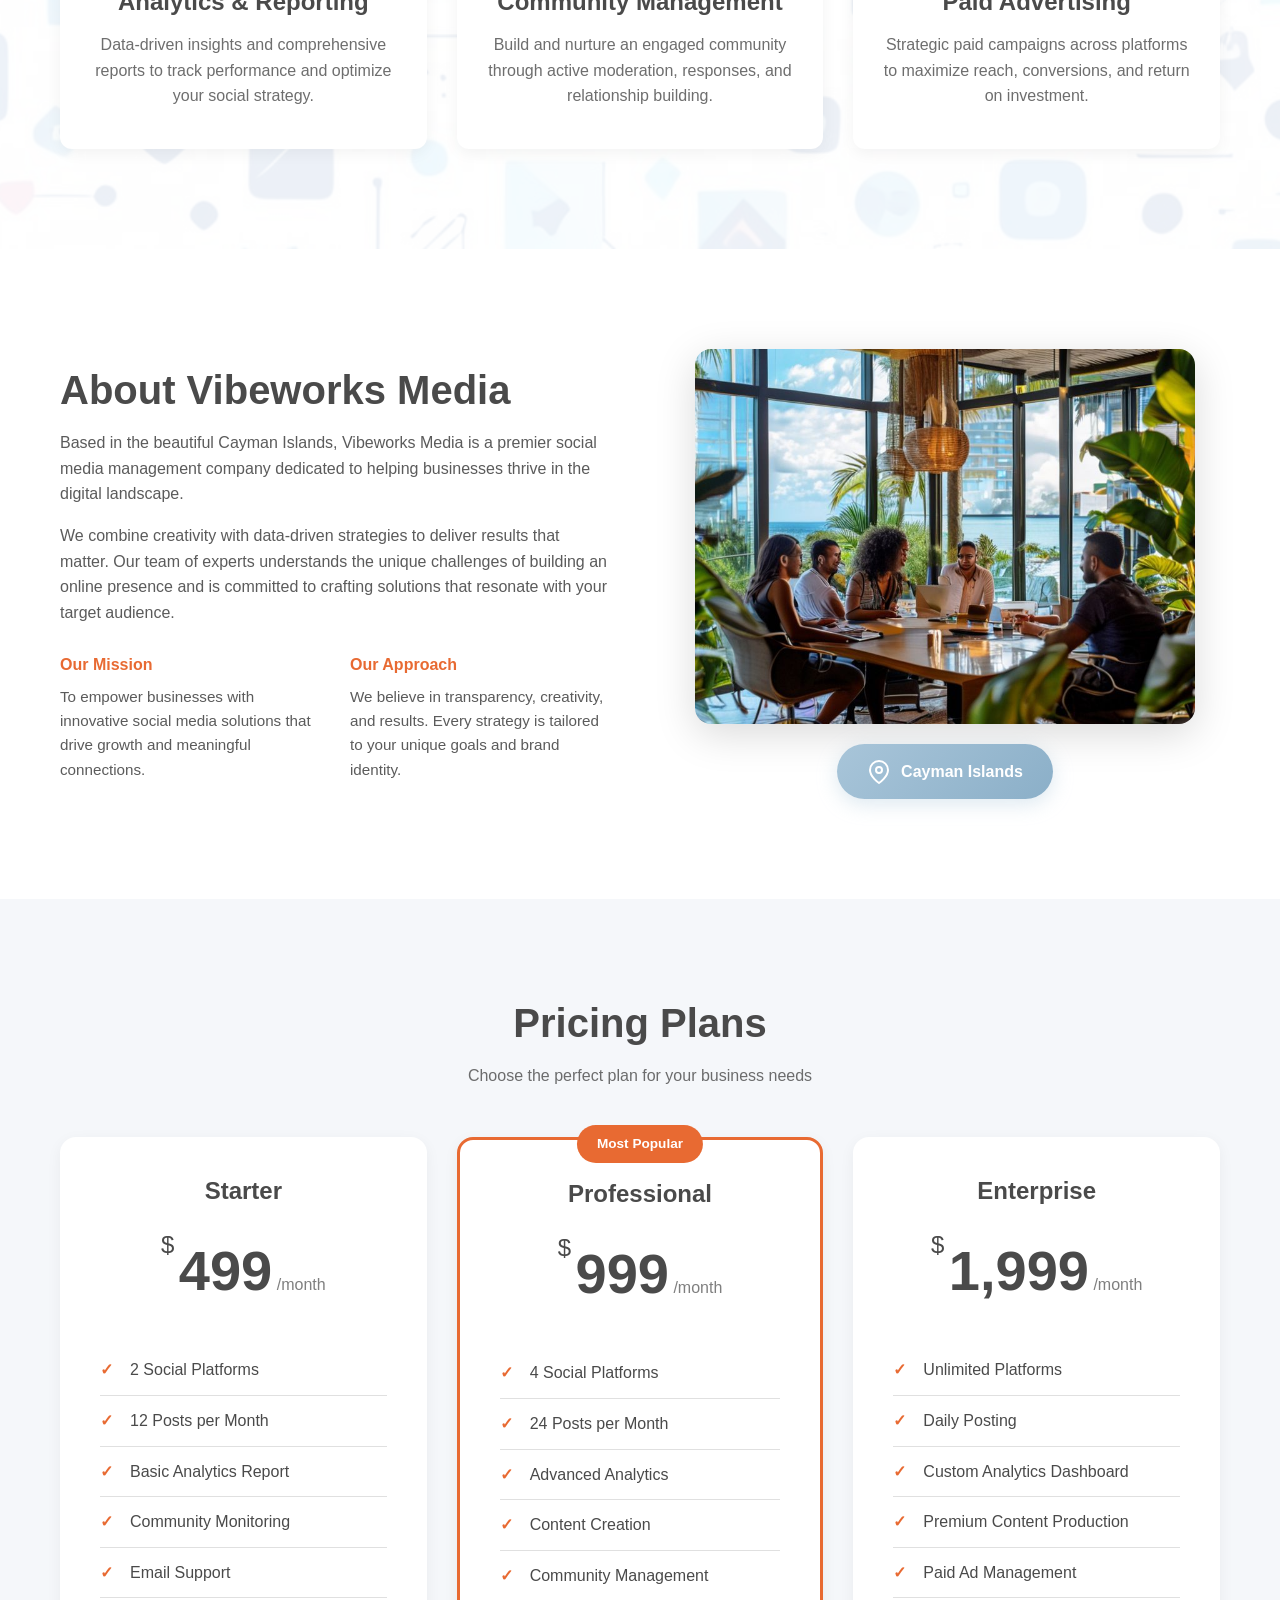
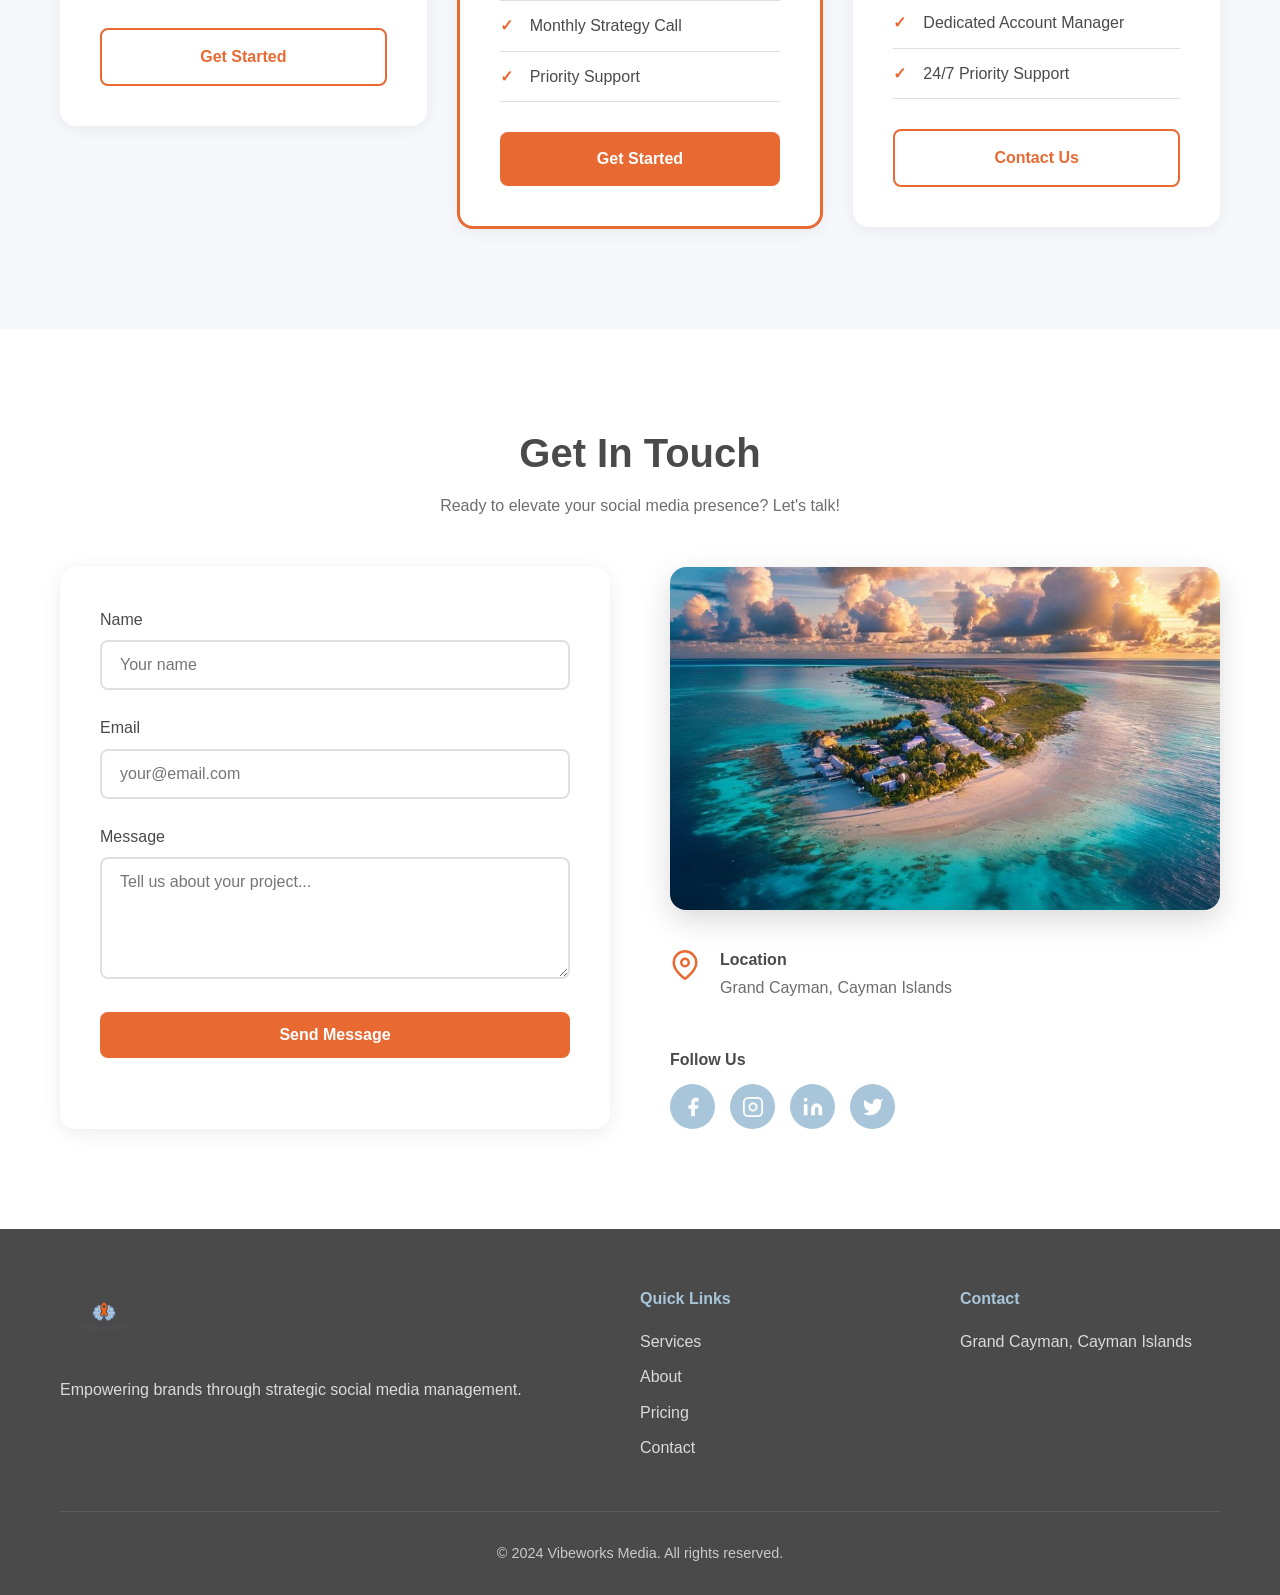
==== commit 9e1fe32b: "Remove email addresses from contact section and footer" ====
--- a/index.html
+++ b/index.html
@@ -244,16 +244,6 @@
                             <p>Grand Cayman, Cayman Islands</p>
                         </div>
                     </div>
-                    <div class="info-item">
-                        <svg xmlns="http://www.w3.org/2000/svg" viewBox="0 0 24 24" fill="none" stroke="currentColor" stroke-width="2">
-                            <path d="M4 4h16c1.1 0 2 .9 2 2v12c0 1.1-.9 2-2 2H4c-1.1 0-2-.9-2-2V6c0-1.1.9-2 2-2z"></path>
-                            <polyline points="22,6 12,13 2,6"></polyline>
-                        </svg>
-                        <div>
-                            <h4>Email</h4>
-                            <p>hello@vibeworksmedia.com</p>
-                        </div>
-                    </div>
                     <div class="social-links">
                         <h4>Follow Us</h4>
                         <div class="social-icons">
@@ -308,7 +298,6 @@
                 <div class="footer-contact">
                     <h4>Contact</h4>
                     <p>Grand Cayman, Cayman Islands</p>
-                    <p>hello@vibeworksmedia.com</p>
                 </div>
             </div>
             <div class="footer-bottom">
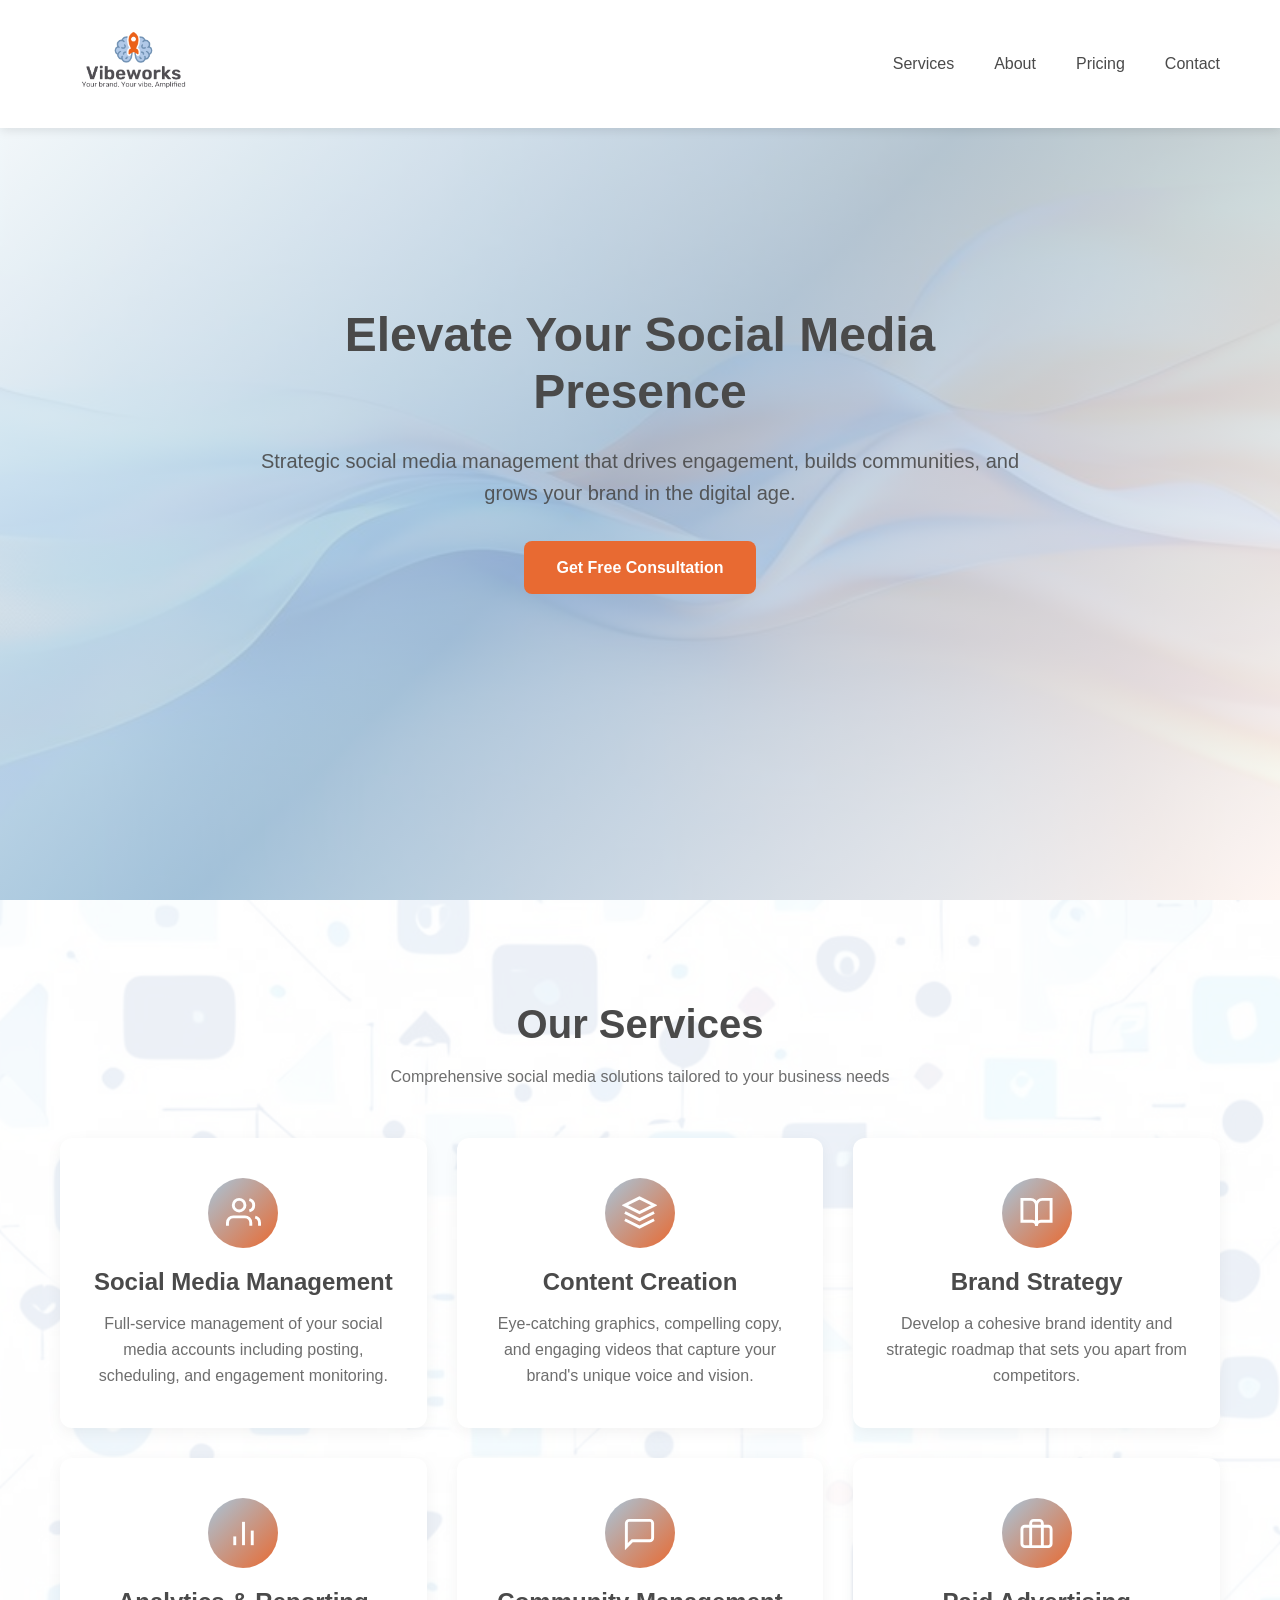
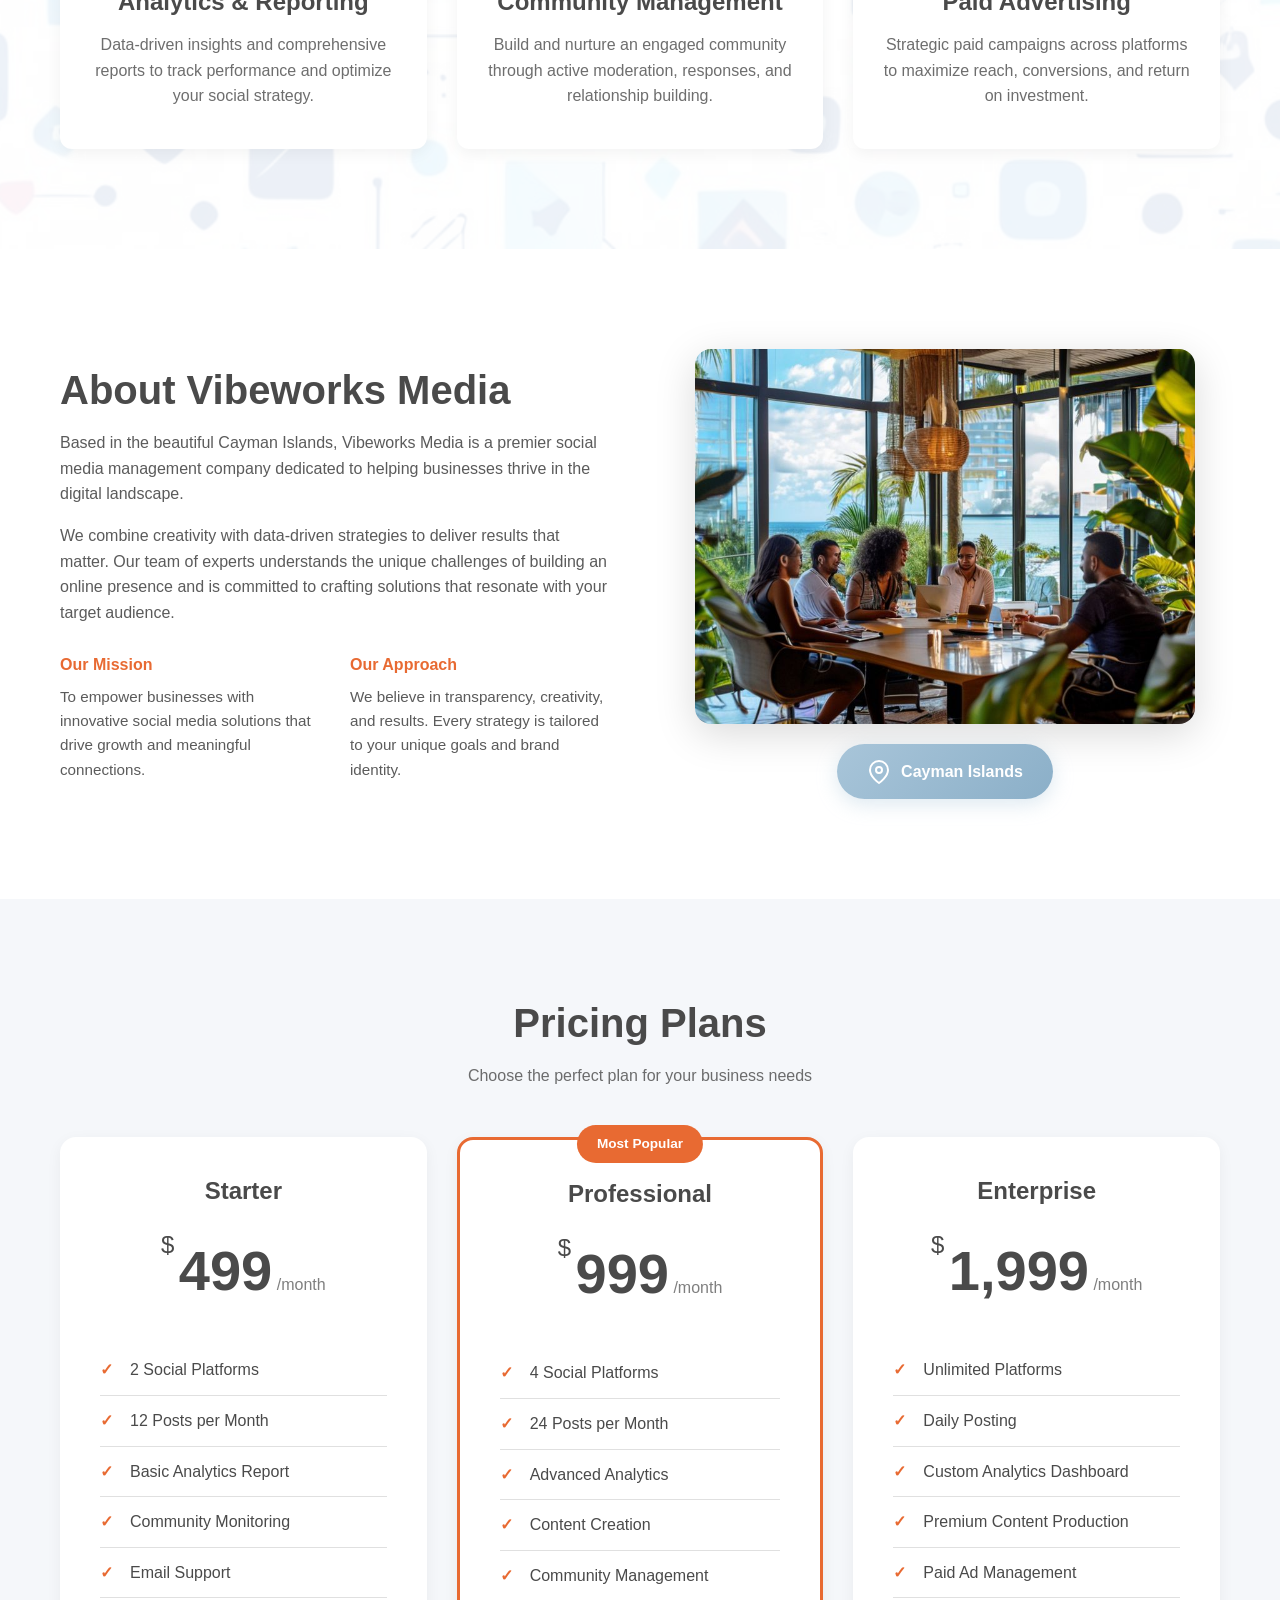
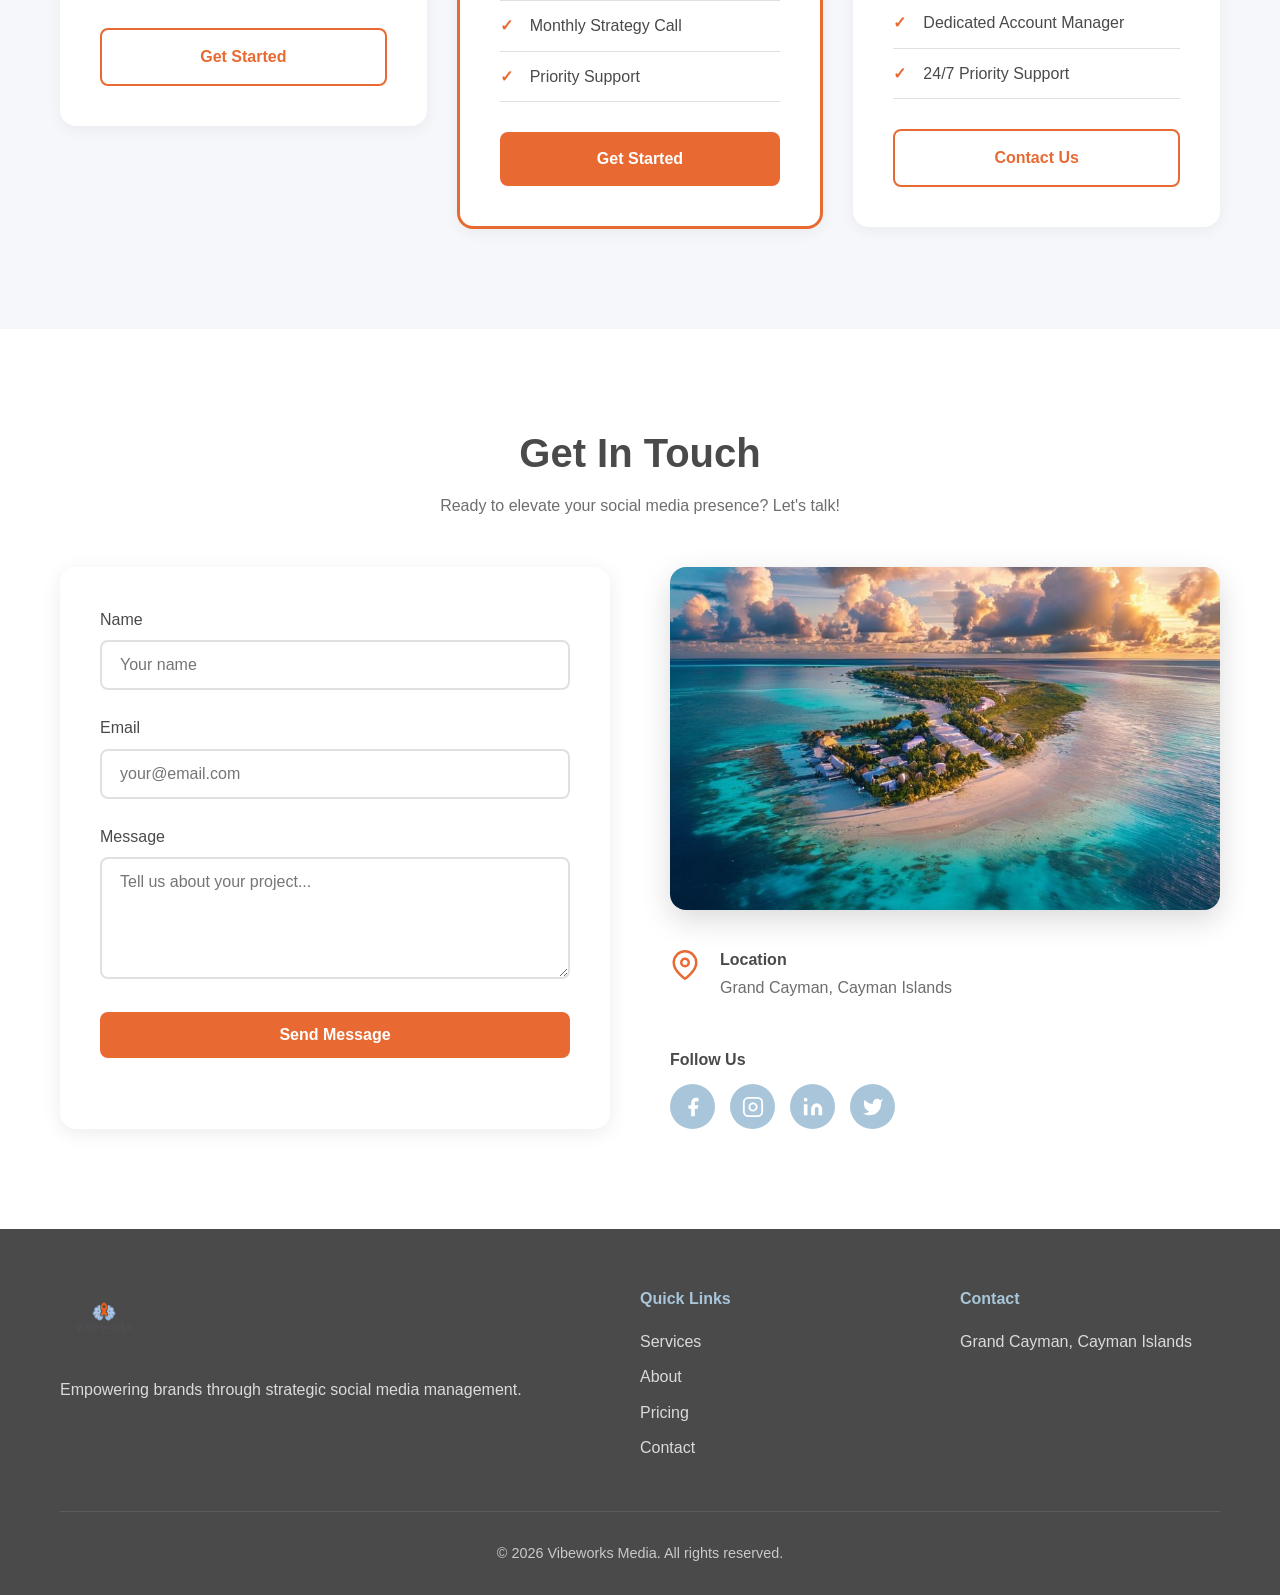
==== commit 833f9733: "Update copyright year to 2026" ====
--- a/index.html
+++ b/index.html
@@ -301,7 +301,7 @@
                 </div>
             </div>
             <div class="footer-bottom">
-                <p>&copy; 2024 Vibeworks Media. All rights reserved.</p>
+                <p>&copy; 2026 Vibeworks Media. All rights reserved.</p>
             </div>
         </div>
     </footer>
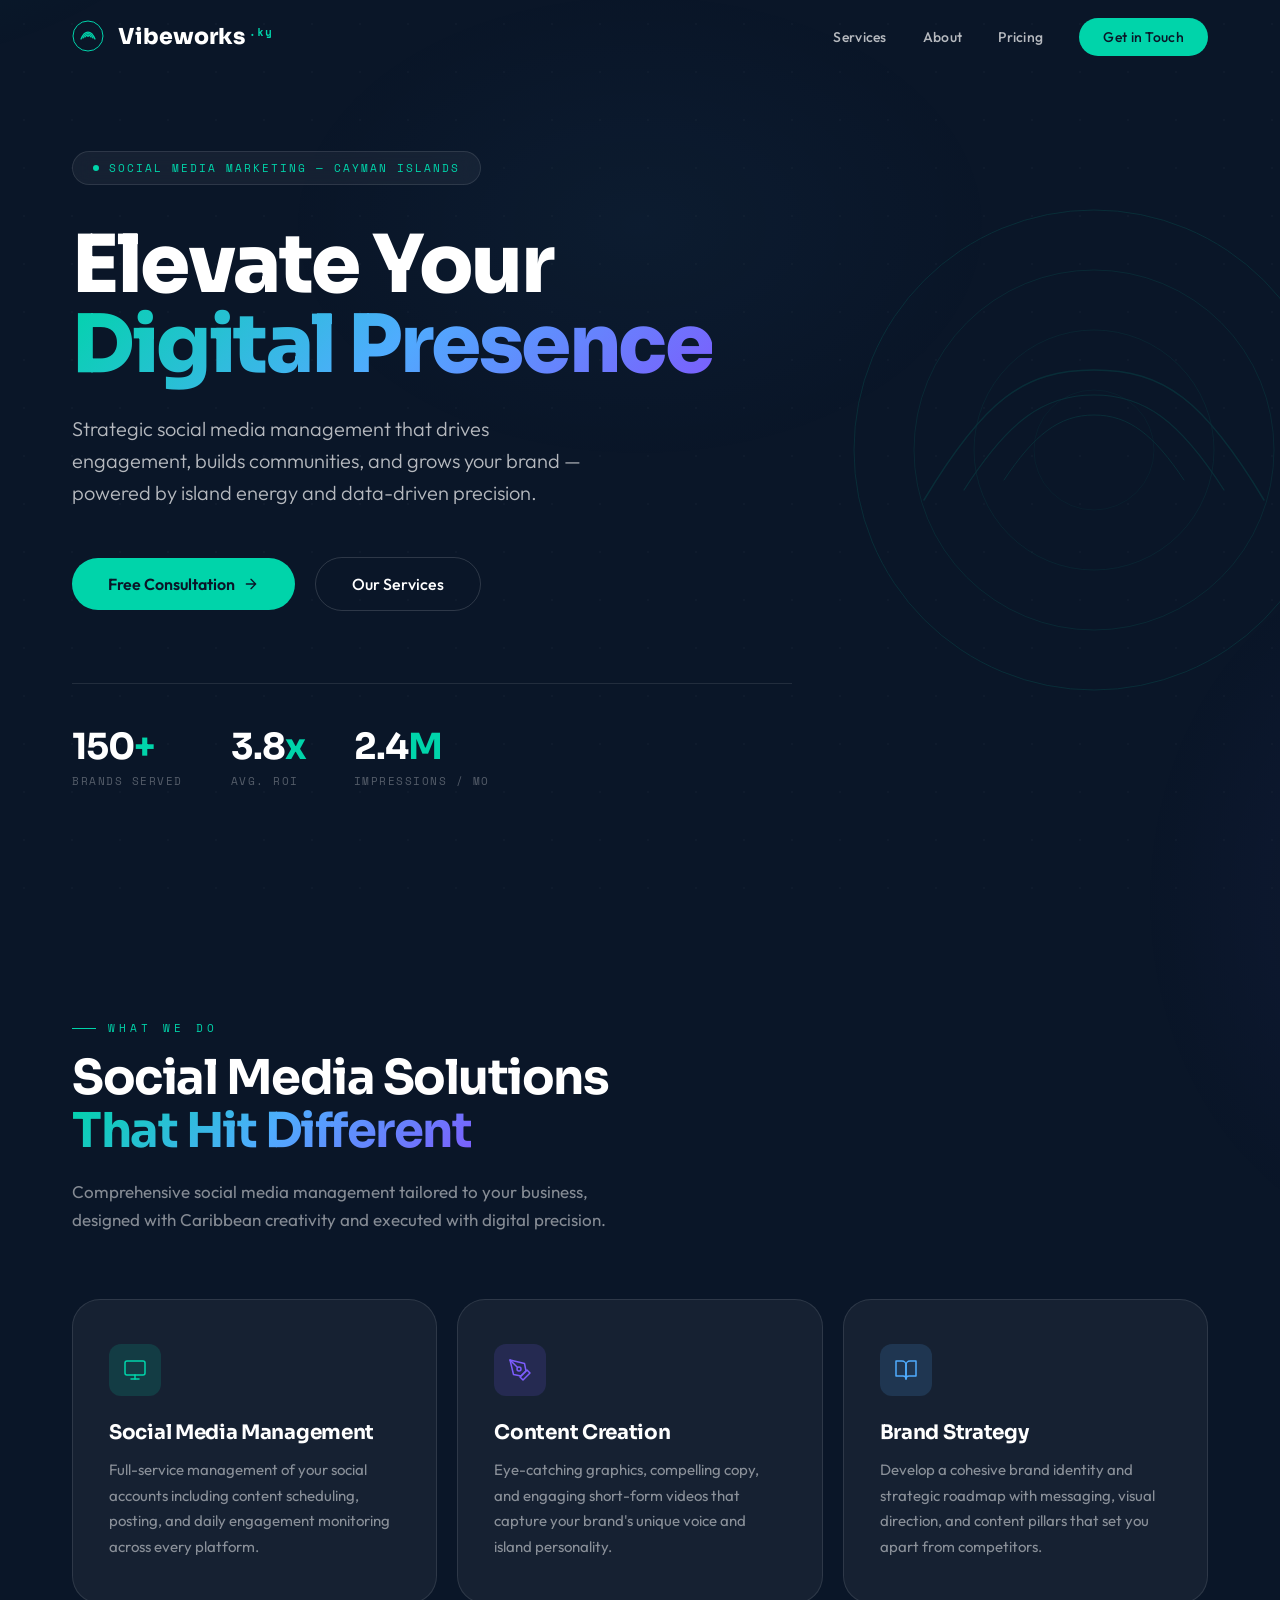
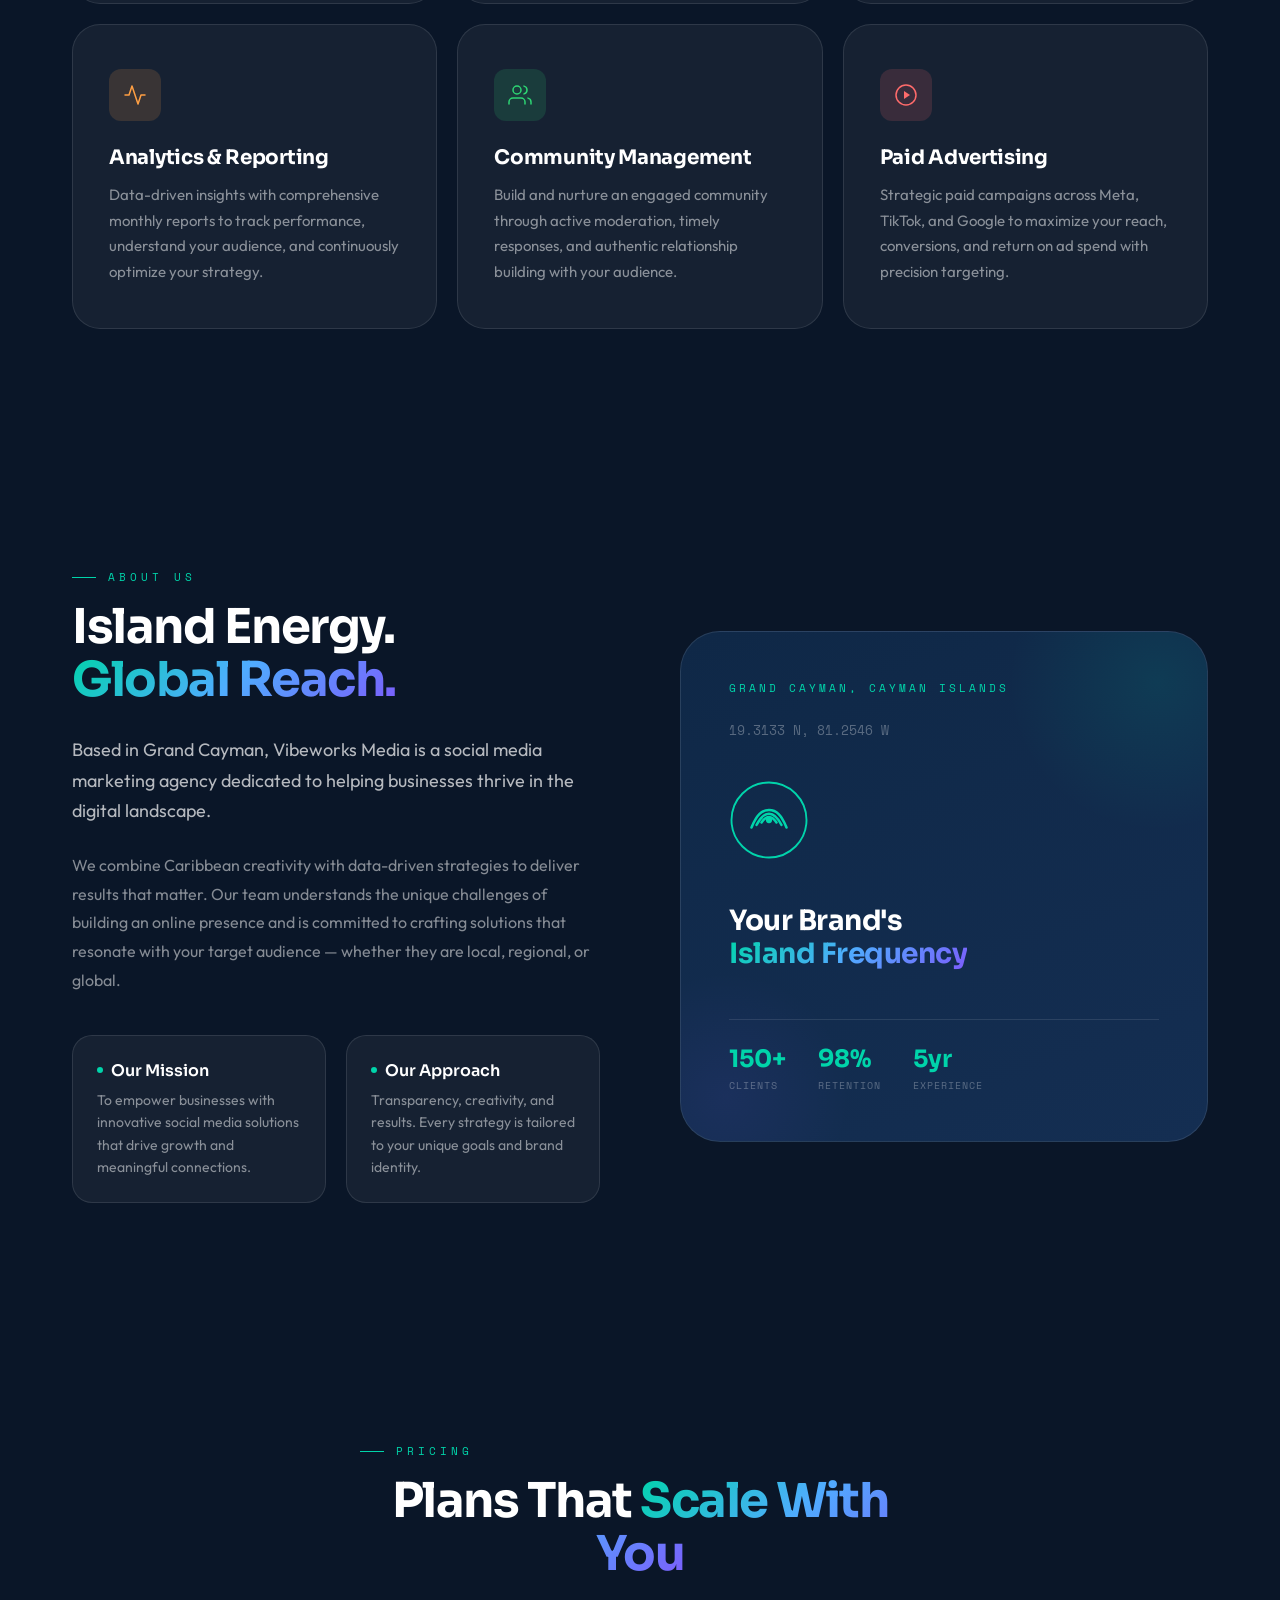
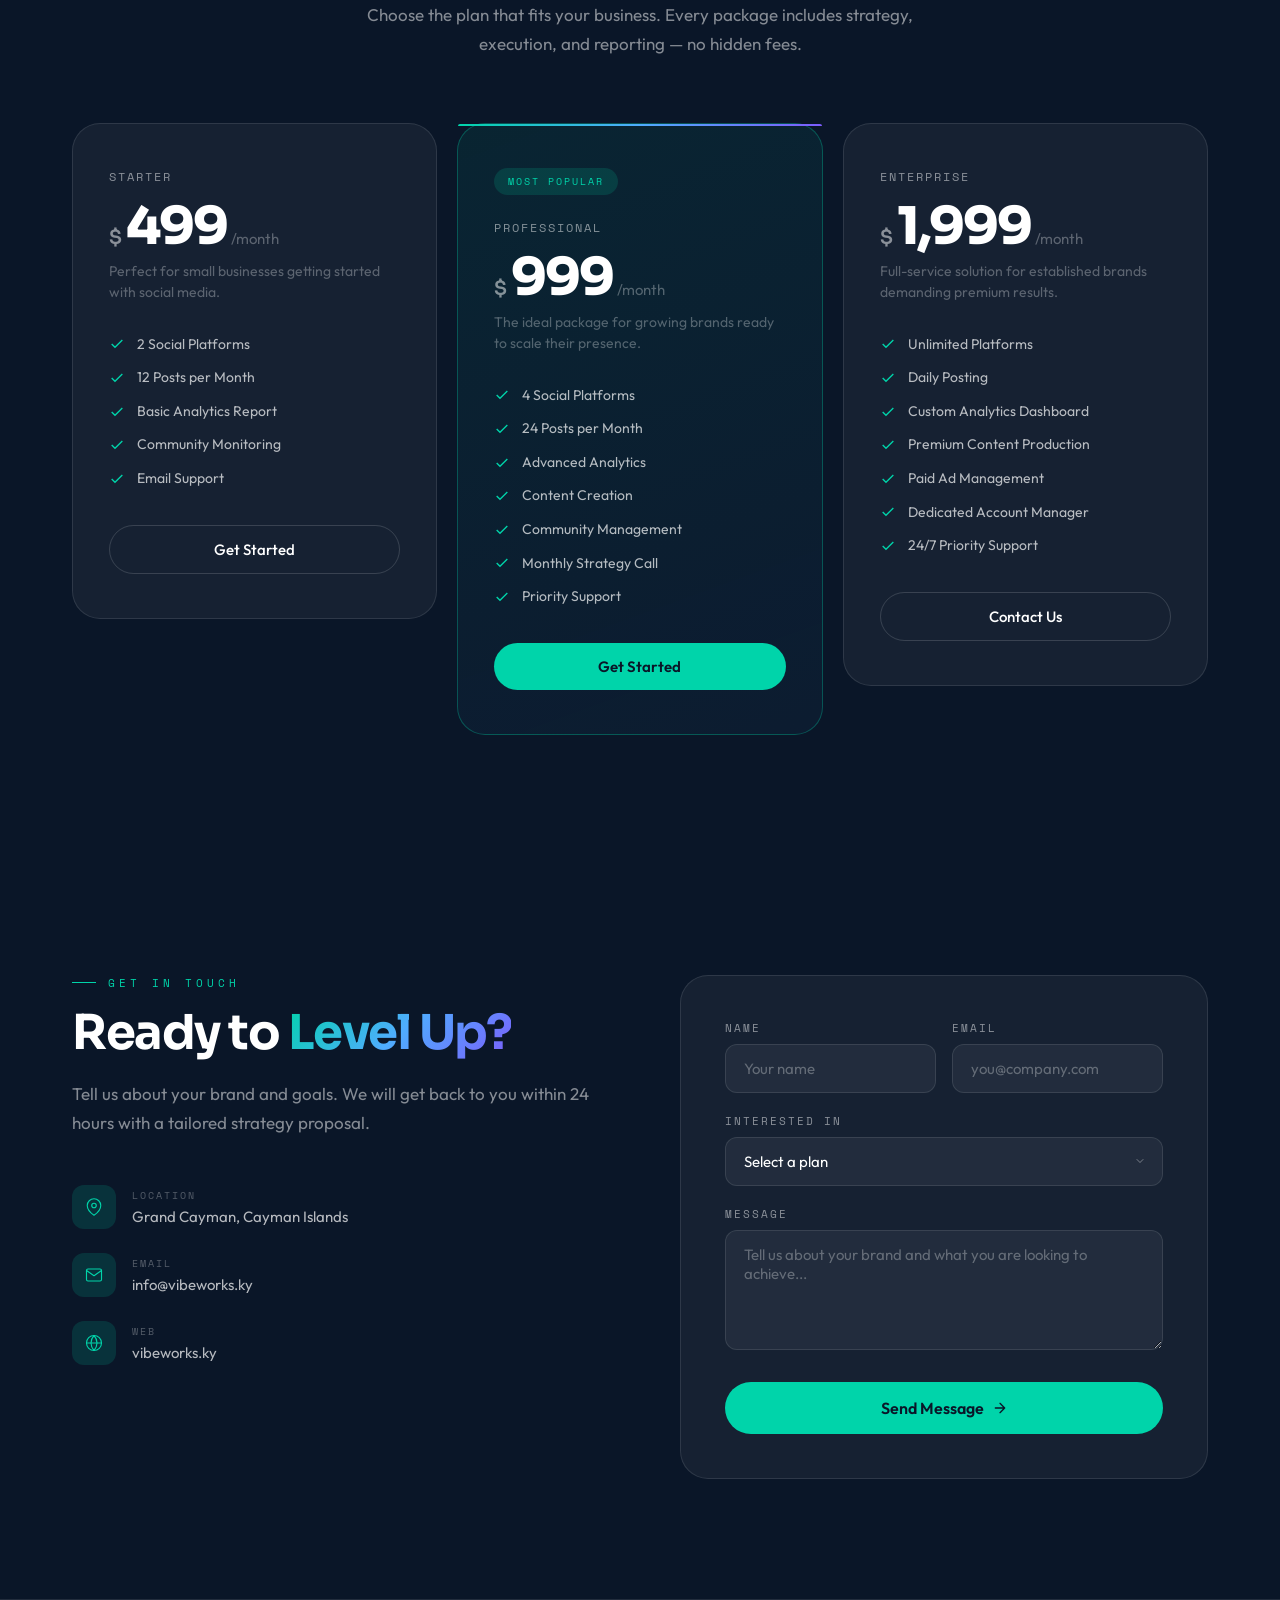
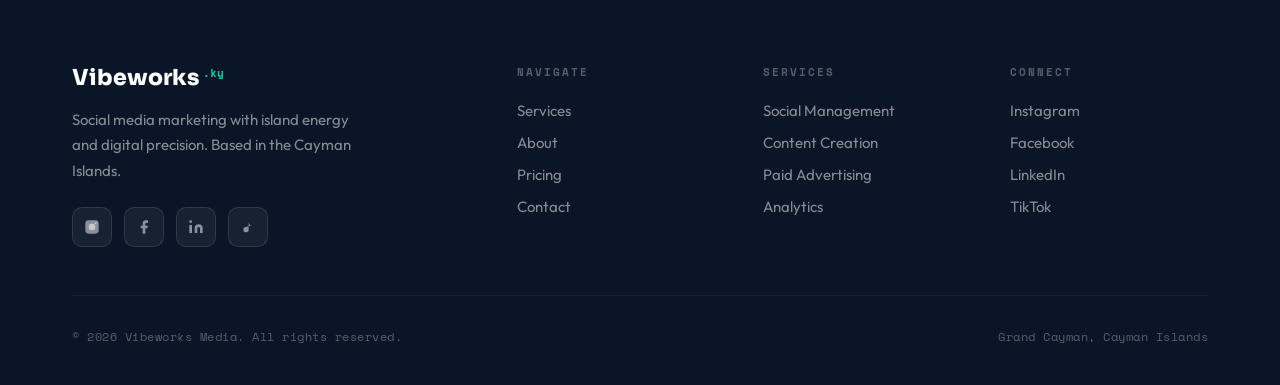
==== commit 5dcb1f82: "change name" ====
--- a/index.html
+++ b/index.html
@@ -1,311 +1,1568 @@
 <!DOCTYPE html>
 <html lang="en">
 <head>
-    <meta charset="UTF-8">
-    <meta name="viewport" content="width=device-width, initial-scale=1.0">
-    <meta name="description" content="Vibeworks Media - Social Media Management Company in the Cayman Islands">
-    <title>Vibeworks Media | Social Media Management</title>
-    <link rel="stylesheet" href="css/styles.css">
-    <link rel="icon" type="image/x-icon" href="assets/favicon.ico">
+<meta charset="UTF-8">
+<meta name="viewport" content="width=device-width, initial-scale=1.0">
+<title>Vibeworks.ky — Social Media Marketing | Cayman Islands</title>
+<meta name="description" content="Strategic social media management from the Cayman Islands. Island energy, global reach. Content creation, brand strategy, analytics, and paid advertising.">
+<link href="https://fonts.googleapis.com/css2?family=Outfit:wght@300;400;500;600;700&family=Space+Mono:wght@400;700&family=Sora:wght@300;400;500;600;700;800&display=swap" rel="stylesheet">
+<style>
+/* ============================================================
+   VIBEWORKS.KY — ISLAND TECHY BRAND IDENTITY
+   ============================================================ */
+:root {
+  --ocean-deep: #0A1628;
+  --ocean-mid: #0F2847;
+  --ocean-surface: #142E52;
+  --lagoon: #00D4AA;
+  --lagoon-light: #00FFD0;
+  --lagoon-dim: rgba(0,212,170,0.15);
+  --sunset-coral: #FF6B6B;
+  --sunset-orange: #FF9F43;
+  --sand-warm: #F5E6D3;
+  --palm-green: #2ED573;
+  --electric-blue: #4FACFE;
+  --violet-digital: #7C5CFC;
+  --white: #FFFFFF;
+  --white-90: rgba(255,255,255,0.9);
+  --white-70: rgba(255,255,255,0.7);
+  --white-50: rgba(255,255,255,0.5);
+  --white-30: rgba(255,255,255,0.3);
+  --white-15: rgba(255,255,255,0.15);
+  --white-10: rgba(255,255,255,0.1);
+  --white-05: rgba(255,255,255,0.05);
+  --radius-sm: 12px;
+  --radius-md: 20px;
+  --radius-lg: 28px;
+  --radius-xl: 40px;
+}
+
+*, *::before, *::after { margin: 0; padding: 0; box-sizing: border-box; }
+
+html { scroll-behavior: smooth; scroll-padding-top: 100px; }
+
+body {
+  font-family: 'Outfit', sans-serif;
+  background: var(--ocean-deep);
+  color: var(--white);
+  -webkit-font-smoothing: antialiased;
+  -moz-osx-font-smoothing: grayscale;
+  overflow-x: hidden;
+}
+
+/* ============================================================
+   AMBIENT BACKGROUND
+   ============================================================ */
+.bg-ambient {
+  position: fixed;
+  inset: 0;
+  z-index: 0;
+  pointer-events: none;
+}
+.bg-ambient::before {
+  content: '';
+  position: absolute;
+  width: 250%;
+  height: 250%;
+  top: -75%;
+  left: -75%;
+  background:
+    radial-gradient(ellipse 700px 500px at 25% 20%, rgba(0,212,170,0.08) 0%, transparent 60%),
+    radial-gradient(ellipse 500px 600px at 75% 70%, rgba(124,92,252,0.06) 0%, transparent 60%),
+    radial-gradient(ellipse 600px 400px at 50% 40%, rgba(79,172,254,0.04) 0%, transparent 60%);
+  animation: ambient-drift 30s ease-in-out infinite;
+}
+@keyframes ambient-drift {
+  0%, 100% { transform: translate(0, 0) rotate(0deg); }
+  33% { transform: translate(40px, -30px) rotate(0.5deg); }
+  66% { transform: translate(-30px, 20px) rotate(-0.5deg); }
+}
+.bg-grid {
+  position: fixed;
+  inset: 0;
+  z-index: 0;
+  pointer-events: none;
+  background-image: radial-gradient(circle, rgba(255,255,255,0.025) 1px, transparent 1px);
+  background-size: 48px 48px;
+}
+
+/* ============================================================
+   GLOBAL UTILITIES
+   ============================================================ */
+.container {
+  width: 100%;
+  max-width: 1200px;
+  margin: 0 auto;
+  padding: 0 32px;
+}
+.container-wide {
+  width: 100%;
+  max-width: 1400px;
+  margin: 0 auto;
+  padding: 0 32px;
+}
+
+.section-label {
+  font-family: 'Space Mono', monospace;
+  font-size: 11px;
+  letter-spacing: 4px;
+  text-transform: uppercase;
+  color: var(--lagoon);
+  display: flex;
+  align-items: center;
+  gap: 12px;
+  margin-bottom: 16px;
+}
+.section-label::before {
+  content: '';
+  width: 24px;
+  height: 1px;
+  background: var(--lagoon);
+}
+
+.gradient-text {
+  background: linear-gradient(135deg, var(--lagoon), var(--electric-blue), var(--violet-digital));
+  -webkit-background-clip: text;
+  -webkit-text-fill-color: transparent;
+  background-clip: text;
+}
+
+/* Scroll reveal */
+.reveal {
+  opacity: 0;
+  transform: translateY(32px);
+  transition: opacity 0.7s ease, transform 0.7s ease;
+}
+.reveal.visible {
+  opacity: 1;
+  transform: translateY(0);
+}
+
+/* ============================================================
+   NAVIGATION
+   ============================================================ */
+.nav {
+  position: fixed;
+  top: 0;
+  left: 0;
+  right: 0;
+  z-index: 1000;
+  padding: 20px 0;
+  transition: all 0.4s ease;
+}
+.nav.scrolled {
+  background: rgba(10, 22, 40, 0.85);
+  backdrop-filter: blur(20px);
+  -webkit-backdrop-filter: blur(20px);
+  border-bottom: 1px solid var(--white-10);
+  padding: 14px 0;
+}
+.nav-inner {
+  max-width: 1200px;
+  margin: 0 auto;
+  padding: 0 32px;
+  display: flex;
+  align-items: center;
+  justify-content: space-between;
+}
+.nav-logo {
+  font-family: 'Sora', sans-serif;
+  font-weight: 800;
+  font-size: 22px;
+  color: var(--white);
+  text-decoration: none;
+  display: flex;
+  align-items: center;
+  gap: 4px;
+}
+.nav-logo .ky {
+  font-family: 'Space Mono', monospace;
+  font-size: 11px;
+  color: var(--lagoon);
+  letter-spacing: 1px;
+  margin-top: -8px;
+}
+.nav-logo svg {
+  width: 32px;
+  height: 32px;
+  margin-right: 10px;
+}
+
+.nav-links {
+  display: flex;
+  align-items: center;
+  gap: 36px;
+  list-style: none;
+}
+.nav-links a {
+  font-size: 14px;
+  font-weight: 500;
+  color: var(--white-70);
+  text-decoration: none;
+  letter-spacing: 0.3px;
+  transition: color 0.3s;
+  position: relative;
+}
+.nav-links a:hover { color: var(--white); }
+.nav-links a::after {
+  content: '';
+  position: absolute;
+  bottom: -4px;
+  left: 0;
+  width: 0;
+  height: 1.5px;
+  background: var(--lagoon);
+  transition: width 0.3s;
+}
+.nav-links a:hover::after { width: 100%; }
+
+.nav-cta {
+  font-family: 'Outfit', sans-serif;
+  font-size: 14px;
+  font-weight: 600;
+  color: var(--ocean-deep) !important;
+  background: var(--lagoon);
+  padding: 10px 24px;
+  border-radius: 100px;
+  text-decoration: none;
+  transition: all 0.3s;
+  border: none;
+  cursor: pointer;
+}
+.nav-cta:hover {
+  background: var(--lagoon-light);
+  transform: translateY(-1px);
+  box-shadow: 0 8px 24px rgba(0,212,170,0.25);
+}
+.nav-cta::after { display: none !important; }
+
+/* Mobile menu */
+.nav-toggle {
+  display: none;
+  flex-direction: column;
+  gap: 5px;
+  background: none;
+  border: none;
+  cursor: pointer;
+  padding: 4px;
+}
+.nav-toggle span {
+  width: 24px;
+  height: 2px;
+  background: var(--white);
+  border-radius: 2px;
+  transition: all 0.3s;
+}
+
+/* ============================================================
+   HERO
+   ============================================================ */
+.hero {
+  position: relative;
+  z-index: 1;
+  min-height: 100vh;
+  display: flex;
+  align-items: center;
+  padding: 140px 0 100px;
+}
+.hero-content {
+  max-width: 720px;
+}
+.hero-badge {
+  display: inline-flex;
+  align-items: center;
+  gap: 10px;
+  background: var(--white-05);
+  border: 1px solid var(--white-10);
+  border-radius: 100px;
+  padding: 8px 20px;
+  font-family: 'Space Mono', monospace;
+  font-size: 11px;
+  letter-spacing: 2px;
+  text-transform: uppercase;
+  color: var(--lagoon);
+  margin-bottom: 40px;
+  backdrop-filter: blur(10px);
+}
+.hero-badge .pulse {
+  width: 6px;
+  height: 6px;
+  border-radius: 50%;
+  background: var(--lagoon);
+  animation: pulse 2s ease-in-out infinite;
+}
+@keyframes pulse {
+  0%, 100% { opacity: 1; box-shadow: 0 0 0 0 rgba(0,212,170,0.4); }
+  50% { opacity: 0.6; box-shadow: 0 0 0 6px rgba(0,212,170,0); }
+}
+
+.hero h1 {
+  font-family: 'Sora', sans-serif;
+  font-weight: 800;
+  font-size: clamp(48px, 7vw, 80px);
+  line-height: 1;
+  letter-spacing: -2.5px;
+  margin-bottom: 28px;
+}
+.hero h1 br { display: block; }
+
+.hero-sub {
+  font-size: 20px;
+  font-weight: 300;
+  line-height: 1.6;
+  color: var(--white-70);
+  max-width: 520px;
+  margin-bottom: 48px;
+}
+
+.hero-actions {
+  display: flex;
+  align-items: center;
+  gap: 20px;
+  flex-wrap: wrap;
+}
+.btn-primary {
+  display: inline-flex;
+  align-items: center;
+  gap: 8px;
+  font-family: 'Outfit', sans-serif;
+  font-size: 16px;
+  font-weight: 600;
+  color: var(--ocean-deep);
+  background: var(--lagoon);
+  padding: 16px 36px;
+  border-radius: 100px;
+  text-decoration: none;
+  border: none;
+  cursor: pointer;
+  transition: all 0.3s;
+}
+.btn-primary:hover {
+  background: var(--lagoon-light);
+  transform: translateY(-2px);
+  box-shadow: 0 12px 32px rgba(0,212,170,0.3);
+}
+.btn-secondary {
+  display: inline-flex;
+  align-items: center;
+  gap: 8px;
+  font-family: 'Outfit', sans-serif;
+  font-size: 16px;
+  font-weight: 500;
+  color: var(--white);
+  background: transparent;
+  padding: 16px 36px;
+  border-radius: 100px;
+  text-decoration: none;
+  border: 1px solid var(--white-15);
+  cursor: pointer;
+  transition: all 0.3s;
+}
+.btn-secondary:hover {
+  border-color: var(--white-30);
+  background: var(--white-05);
+}
+
+.hero-stats {
+  display: flex;
+  gap: 48px;
+  margin-top: 72px;
+  padding-top: 40px;
+  border-top: 1px solid var(--white-10);
+}
+.hero-stat .num {
+  font-family: 'Sora', sans-serif;
+  font-weight: 700;
+  font-size: 36px;
+  letter-spacing: -1px;
+  margin-bottom: 4px;
+}
+.hero-stat .num .accent { color: var(--lagoon); }
+.hero-stat .label {
+  font-family: 'Space Mono', monospace;
+  font-size: 11px;
+  letter-spacing: 1.5px;
+  text-transform: uppercase;
+  color: var(--white-30);
+}
+
+/* Decorative floating element */
+.hero-visual {
+  position: absolute;
+  right: -5%;
+  top: 50%;
+  transform: translateY(-50%);
+  width: 500px;
+  height: 500px;
+  opacity: 0.12;
+  pointer-events: none;
+}
+.hero-visual svg { width: 100%; height: 100%; }
+
+/* ============================================================
+   SERVICES
+   ============================================================ */
+.services {
+  position: relative;
+  z-index: 1;
+  padding: 120px 0;
+}
+.services-header {
+  max-width: 560px;
+  margin-bottom: 64px;
+}
+.services-header h2 {
+  font-family: 'Sora', sans-serif;
+  font-size: clamp(32px, 4vw, 48px);
+  font-weight: 700;
+  letter-spacing: -1.5px;
+  line-height: 1.1;
+  margin-bottom: 20px;
+}
+.services-header p {
+  font-size: 17px;
+  line-height: 1.7;
+  color: var(--white-50);
+}
+
+.services-grid {
+  display: grid;
+  grid-template-columns: repeat(3, 1fr);
+  gap: 20px;
+}
+
+.service-card {
+  background: var(--white-05);
+  border: 1px solid var(--white-10);
+  border-radius: var(--radius-lg);
+  padding: 44px 36px;
+  transition: all 0.4s ease;
+  position: relative;
+  overflow: hidden;
+}
+.service-card::before {
+  content: '';
+  position: absolute;
+  top: 0;
+  left: 0;
+  right: 0;
+  height: 2px;
+  background: linear-gradient(90deg, var(--lagoon), var(--electric-blue));
+  opacity: 0;
+  transition: opacity 0.4s;
+}
+.service-card:hover {
+  background: rgba(0,212,170,0.04);
+  border-color: rgba(0,212,170,0.2);
+  transform: translateY(-4px);
+}
+.service-card:hover::before { opacity: 1; }
+
+.service-icon {
+  width: 52px;
+  height: 52px;
+  border-radius: var(--radius-sm);
+  display: flex;
+  align-items: center;
+  justify-content: center;
+  margin-bottom: 24px;
+  background: var(--lagoon-dim);
+}
+.service-icon svg {
+  width: 24px;
+  height: 24px;
+  stroke: var(--lagoon);
+  fill: none;
+  stroke-width: 1.5;
+  stroke-linecap: round;
+  stroke-linejoin: round;
+}
+
+.service-card h3 {
+  font-family: 'Sora', sans-serif;
+  font-size: 20px;
+  font-weight: 700;
+  letter-spacing: -0.3px;
+  margin-bottom: 12px;
+}
+.service-card p {
+  font-size: 15px;
+  line-height: 1.7;
+  color: var(--white-50);
+}
+
+/* ============================================================
+   ABOUT
+   ============================================================ */
+.about {
+  position: relative;
+  z-index: 1;
+  padding: 120px 0;
+}
+.about-grid {
+  display: grid;
+  grid-template-columns: 1fr 1fr;
+  gap: 80px;
+  align-items: center;
+}
+.about-content h2 {
+  font-family: 'Sora', sans-serif;
+  font-size: clamp(32px, 4vw, 48px);
+  font-weight: 700;
+  letter-spacing: -1.5px;
+  line-height: 1.1;
+  margin-bottom: 28px;
+}
+.about-content .lead {
+  font-size: 18px;
+  line-height: 1.7;
+  color: var(--white-70);
+  margin-bottom: 24px;
+}
+.about-content .body-text {
+  font-size: 16px;
+  line-height: 1.8;
+  color: var(--white-50);
+  margin-bottom: 40px;
+}
+
+.about-values {
+  display: grid;
+  grid-template-columns: 1fr 1fr;
+  gap: 20px;
+}
+.value-item {
+  background: var(--white-05);
+  border: 1px solid var(--white-10);
+  border-radius: var(--radius-md);
+  padding: 24px;
+}
+.value-item h4 {
+  font-family: 'Sora', sans-serif;
+  font-size: 16px;
+  font-weight: 600;
+  margin-bottom: 8px;
+  display: flex;
+  align-items: center;
+  gap: 8px;
+}
+.value-item h4 .dot {
+  width: 6px;
+  height: 6px;
+  border-radius: 50%;
+  background: var(--lagoon);
+}
+.value-item p {
+  font-size: 14px;
+  line-height: 1.6;
+  color: var(--white-50);
+}
+
+/* About visual card */
+.about-visual {
+  position: relative;
+}
+.about-card {
+  background: linear-gradient(160deg, var(--ocean-mid), var(--ocean-surface));
+  border: 1px solid var(--white-10);
+  border-radius: var(--radius-xl);
+  padding: 48px;
+  position: relative;
+  overflow: hidden;
+}
+.about-card::before {
+  content: '';
+  position: absolute;
+  top: -100px;
+  right: -100px;
+  width: 300px;
+  height: 300px;
+  border-radius: 50%;
+  background: radial-gradient(circle, rgba(0,212,170,0.1), transparent 70%);
+}
+.about-card::after {
+  content: '';
+  position: absolute;
+  bottom: -80px;
+  left: -80px;
+  width: 250px;
+  height: 250px;
+  border-radius: 50%;
+  background: radial-gradient(circle, rgba(124,92,252,0.08), transparent 70%);
+}
+
+.about-card-location {
+  font-family: 'Space Mono', monospace;
+  font-size: 11px;
+  letter-spacing: 3px;
+  text-transform: uppercase;
+  color: var(--lagoon);
+  margin-bottom: 24px;
+  position: relative;
+  z-index: 1;
+}
+.about-card-coord {
+  font-family: 'Space Mono', monospace;
+  font-size: 13px;
+  color: var(--white-30);
+  margin-bottom: 40px;
+  position: relative;
+  z-index: 1;
+}
+
+.about-card-logo {
+  position: relative;
+  z-index: 1;
+  margin-bottom: 40px;
+}
+.about-card-logo svg { width: 80px; height: 80px; }
+
+.about-card-tagline {
+  font-family: 'Sora', sans-serif;
+  font-size: 28px;
+  font-weight: 700;
+  line-height: 1.2;
+  letter-spacing: -0.5px;
+  position: relative;
+  z-index: 1;
+}
+
+.about-card-bottom {
+  margin-top: 48px;
+  padding-top: 24px;
+  border-top: 1px solid var(--white-10);
+  display: flex;
+  gap: 32px;
+  position: relative;
+  z-index: 1;
+}
+.about-card-bottom .stat-mini .val {
+  font-family: 'Sora', sans-serif;
+  font-weight: 700;
+  font-size: 24px;
+  color: var(--lagoon);
+}
+.about-card-bottom .stat-mini .lbl {
+  font-family: 'Space Mono', monospace;
+  font-size: 10px;
+  letter-spacing: 1px;
+  text-transform: uppercase;
+  color: var(--white-30);
+  margin-top: 4px;
+}
+
+/* ============================================================
+   PRICING
+   ============================================================ */
+.pricing {
+  position: relative;
+  z-index: 1;
+  padding: 120px 0;
+}
+.pricing-header {
+  text-align: center;
+  max-width: 560px;
+  margin: 0 auto 64px;
+}
+.pricing-header h2 {
+  font-family: 'Sora', sans-serif;
+  font-size: clamp(32px, 4vw, 48px);
+  font-weight: 700;
+  letter-spacing: -1.5px;
+  line-height: 1.1;
+  margin-bottom: 20px;
+}
+.pricing-header p {
+  font-size: 17px;
+  line-height: 1.7;
+  color: var(--white-50);
+}
+
+.pricing-grid {
+  display: grid;
+  grid-template-columns: repeat(3, 1fr);
+  gap: 20px;
+  align-items: start;
+}
+
+.pricing-card {
+  background: var(--white-05);
+  border: 1px solid var(--white-10);
+  border-radius: var(--radius-lg);
+  padding: 44px 36px;
+  transition: all 0.4s ease;
+  position: relative;
+}
+.pricing-card:hover {
+  transform: translateY(-4px);
+}
+
+.pricing-card.featured {
+  background: linear-gradient(160deg, rgba(0,212,170,0.08), rgba(79,172,254,0.04));
+  border-color: rgba(0,212,170,0.3);
+}
+.pricing-card.featured::before {
+  content: '';
+  position: absolute;
+  top: 0;
+  left: 0;
+  right: 0;
+  height: 2px;
+  background: linear-gradient(90deg, var(--lagoon), var(--electric-blue), var(--violet-digital));
+  border-radius: var(--radius-lg) var(--radius-lg) 0 0;
+}
+
+.pricing-popular {
+  display: inline-flex;
+  align-items: center;
+  gap: 6px;
+  background: rgba(0,212,170,0.15);
+  color: var(--lagoon);
+  font-family: 'Space Mono', monospace;
+  font-size: 10px;
+  letter-spacing: 2px;
+  text-transform: uppercase;
+  padding: 6px 14px;
+  border-radius: 100px;
+  margin-bottom: 24px;
+}
+
+.pricing-tier {
+  font-family: 'Space Mono', monospace;
+  font-size: 12px;
+  letter-spacing: 2px;
+  text-transform: uppercase;
+  color: var(--white-50);
+  margin-bottom: 16px;
+}
+.pricing-price {
+  display: flex;
+  align-items: baseline;
+  gap: 4px;
+  margin-bottom: 8px;
+}
+.pricing-price .currency {
+  font-family: 'Sora', sans-serif;
+  font-size: 20px;
+  font-weight: 600;
+  color: var(--white-50);
+}
+.pricing-price .amount {
+  font-family: 'Sora', sans-serif;
+  font-size: 52px;
+  font-weight: 800;
+  letter-spacing: -2px;
+  line-height: 1;
+}
+.pricing-price .period {
+  font-size: 15px;
+  color: var(--white-30);
+}
+.pricing-desc {
+  font-size: 14px;
+  color: var(--white-30);
+  margin-bottom: 32px;
+  line-height: 1.5;
+}
+
+.pricing-features {
+  list-style: none;
+  margin-bottom: 36px;
+  display: flex;
+  flex-direction: column;
+  gap: 14px;
+}
+.pricing-features li {
+  font-size: 14px;
+  color: var(--white-70);
+  display: flex;
+  align-items: center;
+  gap: 12px;
+  line-height: 1.4;
+}
+.pricing-features li svg {
+  width: 16px;
+  height: 16px;
+  stroke: var(--lagoon);
+  fill: none;
+  stroke-width: 2;
+  flex-shrink: 0;
+}
+
+.pricing-card .btn-primary,
+.pricing-card .btn-secondary {
+  width: 100%;
+  justify-content: center;
+  font-size: 15px;
+  padding: 14px 24px;
+}
+
+/* ============================================================
+   CONTACT
+   ============================================================ */
+.contact {
+  position: relative;
+  z-index: 1;
+  padding: 120px 0;
+}
+.contact-grid {
+  display: grid;
+  grid-template-columns: 1fr 1fr;
+  gap: 80px;
+  align-items: start;
+}
+.contact-content h2 {
+  font-family: 'Sora', sans-serif;
+  font-size: clamp(32px, 4vw, 48px);
+  font-weight: 700;
+  letter-spacing: -1.5px;
+  line-height: 1.1;
+  margin-bottom: 20px;
+}
+.contact-content > p {
+  font-size: 17px;
+  line-height: 1.7;
+  color: var(--white-50);
+  margin-bottom: 48px;
+}
+
+.contact-info {
+  display: flex;
+  flex-direction: column;
+  gap: 24px;
+}
+.contact-info-item {
+  display: flex;
+  align-items: center;
+  gap: 16px;
+}
+.contact-info-icon {
+  width: 44px;
+  height: 44px;
+  border-radius: var(--radius-sm);
+  background: var(--lagoon-dim);
+  display: flex;
+  align-items: center;
+  justify-content: center;
+  flex-shrink: 0;
+}
+.contact-info-icon svg {
+  width: 18px;
+  height: 18px;
+  stroke: var(--lagoon);
+  fill: none;
+  stroke-width: 1.5;
+  stroke-linecap: round;
+  stroke-linejoin: round;
+}
+.contact-info-text .info-label {
+  font-family: 'Space Mono', monospace;
+  font-size: 10px;
+  letter-spacing: 2px;
+  text-transform: uppercase;
+  color: var(--white-30);
+  margin-bottom: 4px;
+}
+.contact-info-text .info-value {
+  font-size: 15px;
+  color: var(--white-70);
+}
+
+/* Form */
+.contact-form {
+  background: var(--white-05);
+  border: 1px solid var(--white-10);
+  border-radius: var(--radius-lg);
+  padding: 44px;
+}
+.form-group {
+  margin-bottom: 20px;
+}
+.form-group label {
+  display: block;
+  font-family: 'Space Mono', monospace;
+  font-size: 11px;
+  letter-spacing: 2px;
+  text-transform: uppercase;
+  color: var(--white-50);
+  margin-bottom: 8px;
+}
+.form-group input,
+.form-group textarea,
+.form-group select {
+  width: 100%;
+  font-family: 'Outfit', sans-serif;
+  font-size: 15px;
+  color: var(--white);
+  background: var(--white-05);
+  border: 1px solid var(--white-10);
+  border-radius: var(--radius-sm);
+  padding: 14px 18px;
+  outline: none;
+  transition: all 0.3s;
+}
+.form-group input::placeholder,
+.form-group textarea::placeholder {
+  color: var(--white-30);
+}
+.form-group input:focus,
+.form-group textarea:focus,
+.form-group select:focus {
+  border-color: var(--lagoon);
+  background: rgba(0,212,170,0.04);
+  box-shadow: 0 0 0 3px rgba(0,212,170,0.1);
+}
+.form-group textarea {
+  resize: vertical;
+  min-height: 120px;
+}
+.form-group select {
+  cursor: pointer;
+  appearance: none;
+  background-image: url("data:image/svg+xml,%3Csvg xmlns='http://www.w3.org/2000/svg' width='12' height='12' viewBox='0 0 24 24' fill='none' stroke='rgba(255,255,255,0.4)' stroke-width='2' stroke-linecap='round' stroke-linejoin='round'%3E%3Cpolyline points='6 9 12 15 18 9'%3E%3C/polyline%3E%3C/svg%3E");
+  background-repeat: no-repeat;
+  background-position: right 16px center;
+}
+.form-group select option {
+  background: var(--ocean-deep);
+  color: var(--white);
+}
+.form-row {
+  display: grid;
+  grid-template-columns: 1fr 1fr;
+  gap: 16px;
+}
+
+.contact-form .btn-primary {
+  width: 100%;
+  justify-content: center;
+  margin-top: 8px;
+}
+
+/* ============================================================
+   FOOTER
+   ============================================================ */
+.footer {
+  position: relative;
+  z-index: 1;
+  border-top: 1px solid var(--white-10);
+  padding: 64px 0 40px;
+}
+.footer-grid {
+  display: grid;
+  grid-template-columns: 2fr 1fr 1fr 1fr;
+  gap: 48px;
+  margin-bottom: 48px;
+}
+.footer-brand .footer-logo {
+  font-family: 'Sora', sans-serif;
+  font-weight: 800;
+  font-size: 22px;
+  display: flex;
+  align-items: center;
+  gap: 4px;
+  margin-bottom: 16px;
+}
+.footer-brand .footer-logo .ky {
+  font-family: 'Space Mono', monospace;
+  font-size: 11px;
+  color: var(--lagoon);
+  margin-top: -8px;
+}
+.footer-brand p {
+  font-size: 15px;
+  color: var(--white-50);
+  line-height: 1.7;
+  max-width: 300px;
+  margin-bottom: 24px;
+}
+
+.footer-social {
+  display: flex;
+  gap: 12px;
+}
+.footer-social a {
+  width: 40px;
+  height: 40px;
+  border-radius: 10px;
+  background: var(--white-05);
+  border: 1px solid var(--white-10);
+  display: flex;
+  align-items: center;
+  justify-content: center;
+  transition: all 0.3s;
+}
+.footer-social a:hover {
+  background: var(--lagoon-dim);
+  border-color: rgba(0,212,170,0.3);
+}
+.footer-social a svg {
+  width: 16px;
+  height: 16px;
+  fill: var(--white-50);
+}
+.footer-social a:hover svg { fill: var(--lagoon); }
+
+.footer-col h4 {
+  font-family: 'Space Mono', monospace;
+  font-size: 11px;
+  letter-spacing: 2px;
+  text-transform: uppercase;
+  color: var(--white-30);
+  margin-bottom: 20px;
+}
+.footer-col ul {
+  list-style: none;
+  display: flex;
+  flex-direction: column;
+  gap: 12px;
+}
+.footer-col a {
+  font-size: 15px;
+  color: var(--white-50);
+  text-decoration: none;
+  transition: color 0.3s;
+}
+.footer-col a:hover { color: var(--lagoon); }
+
+.footer-bottom {
+  padding-top: 32px;
+  border-top: 1px solid var(--white-05);
+  display: flex;
+  justify-content: space-between;
+  align-items: center;
+}
+.footer-bottom p {
+  font-family: 'Space Mono', monospace;
+  font-size: 12px;
+  color: var(--white-30);
+  letter-spacing: 0.5px;
+}
+
+/* ============================================================
+   RESPONSIVE
+   ============================================================ */
+@media (max-width: 1024px) {
+  .services-grid { grid-template-columns: repeat(2, 1fr); }
+  .pricing-grid { grid-template-columns: repeat(2, 1fr); }
+  .pricing-card:last-child { grid-column: span 2; max-width: 50%; margin: 0 auto; }
+  .hero-visual { display: none; }
+}
+
+@media (max-width: 768px) {
+  .container, .container-wide { padding: 0 20px; }
+
+  .nav-links { display: none; }
+  .nav-toggle { display: flex; }
+  .nav-links.active {
+    display: flex;
+    flex-direction: column;
+    position: absolute;
+    top: 100%;
+    left: 0;
+    right: 0;
+    background: rgba(10, 22, 40, 0.95);
+    backdrop-filter: blur(20px);
+    padding: 24px 32px;
+    gap: 20px;
+    border-bottom: 1px solid var(--white-10);
+  }
+
+  .hero { min-height: auto; padding: 120px 0 80px; }
+  .hero h1 { font-size: 40px; letter-spacing: -1.5px; }
+  .hero-stats { flex-direction: column; gap: 24px; }
+
+  .services-grid { grid-template-columns: 1fr; }
+  .about-grid { grid-template-columns: 1fr; gap: 48px; }
+  .pricing-grid { grid-template-columns: 1fr; }
+  .pricing-card:last-child { grid-column: auto; max-width: 100%; }
+  .contact-grid { grid-template-columns: 1fr; gap: 48px; }
+  .form-row { grid-template-columns: 1fr; }
+
+  .footer-grid { grid-template-columns: 1fr 1fr; gap: 32px; }
+  .footer-brand { grid-column: span 2; }
+  .footer-bottom { flex-direction: column; gap: 12px; text-align: center; }
+}
+
+@media (max-width: 480px) {
+  .hero h1 { font-size: 34px; }
+  .hero-actions { flex-direction: column; align-items: stretch; }
+  .about-values { grid-template-columns: 1fr; }
+}
+</style>
 </head>
 <body>
-    <!-- Navigation -->
-    <nav class="navbar" id="navbar">
-        <div class="nav-container">
-            <a href="#" class="logo">
-                <img src="assets/images/logo.png" alt="Vibeworks Media Logo">
-            </a>
-            <button class="hamburger" id="hamburger" aria-label="Toggle menu">
-                <span></span>
-                <span></span>
-                <span></span>
-            </button>
-            <ul class="nav-links" id="nav-links">
-                <li><a href="#services">Services</a></li>
-                <li><a href="#about">About</a></li>
-                <li><a href="#pricing">Pricing</a></li>
-                <li><a href="#contact">Contact</a></li>
-            </ul>
+
+<div class="bg-ambient"></div>
+<div class="bg-grid"></div>
+
+<!-- ============================================================
+     NAVIGATION
+     ============================================================ -->
+<nav class="nav" id="nav">
+  <div class="nav-inner">
+    <a href="#" class="nav-logo">
+      <svg viewBox="0 0 64 64" fill="none">
+        <circle cx="32" cy="32" r="30" stroke="url(#navGrad)" stroke-width="2"/>
+        <path d="M18 38C22 28 26 24 32 24C38 24 42 28 46 38" stroke="url(#navGrad)" stroke-width="2.5" stroke-linecap="round"/>
+        <path d="M22 36C25 30 28 27 32 27C36 27 39 30 42 36" stroke="url(#navGrad)" stroke-width="2.5" stroke-linecap="round"/>
+        <path d="M26 34C28 31 30 29.5 32 29.5C34 29.5 36 31 38 34" stroke="url(#navGrad)" stroke-width="2.5" stroke-linecap="round"/>
+        <circle cx="32" cy="32" r="2" fill="#00D4AA"/>
+        <defs><linearGradient id="navGrad" x1="0" y1="0" x2="64" y2="64"><stop offset="0%" stop-color="#00D4AA"/><stop offset="100%" stop-color="#4FACFE"/></linearGradient></defs>
+      </svg>
+      Vibeworks<span class="ky">.ky</span>
+    </a>
+    <ul class="nav-links" id="navLinks">
+      <li><a href="#services">Services</a></li>
+      <li><a href="#about">About</a></li>
+      <li><a href="#pricing">Pricing</a></li>
+      <li><a href="#contact" class="nav-cta">Get in Touch</a></li>
+    </ul>
+    <button class="nav-toggle" id="navToggle" aria-label="Toggle menu">
+      <span></span><span></span><span></span>
+    </button>
+  </div>
+</nav>
+
+<!-- ============================================================
+     HERO
+     ============================================================ -->
+<section class="hero" id="hero">
+  <div class="container">
+    <div class="hero-content">
+      <div class="hero-badge">
+        <span class="pulse"></span>
+        Social Media Marketing — Cayman Islands
+      </div>
+      <h1>
+        Elevate Your<br>
+        <span class="gradient-text">Digital Presence</span>
+      </h1>
+      <p class="hero-sub">Strategic social media management that drives engagement, builds communities, and grows your brand — powered by island energy and data-driven precision.</p>
+      <div class="hero-actions">
+        <a href="#contact" class="btn-primary">
+          Free Consultation
+          <svg width="16" height="16" viewBox="0 0 24 24" fill="none" stroke="currentColor" stroke-width="2" stroke-linecap="round" stroke-linejoin="round"><path d="M5 12h14M12 5l7 7-7 7"/></svg>
+        </a>
+        <a href="#services" class="btn-secondary">Our Services</a>
+      </div>
+      <div class="hero-stats">
+        <div class="hero-stat">
+          <div class="num">150<span class="accent">+</span></div>
+          <div class="label">Brands Served</div>
         </div>
-    </nav>
-
-    <!-- Hero Section -->
-    <section class="hero" id="hero">
-        <div class="hero-content">
-            <h1>Elevate Your Social Media Presence</h1>
-            <p class="tagline">Strategic social media management that drives engagement, builds communities, and grows your brand in the digital age.</p>
-            <a href="#contact" class="btn btn-primary">Get Free Consultation</a>
+        <div class="hero-stat">
+          <div class="num">3.8<span class="accent">x</span></div>
+          <div class="label">Avg. ROI</div>
         </div>
-    </section>
-
-    <!-- Services Section -->
-    <section class="services" id="services">
-        <div class="container">
-            <h2 class="section-title">Our Services</h2>
-            <p class="section-subtitle">Comprehensive social media solutions tailored to your business needs</p>
-            <div class="services-grid">
-                <div class="service-card">
-                    <div class="service-icon">
-                        <svg xmlns="http://www.w3.org/2000/svg" viewBox="0 0 24 24" fill="none" stroke="currentColor" stroke-width="2">
-                            <path d="M17 21v-2a4 4 0 0 0-4-4H5a4 4 0 0 0-4 4v2"></path>
-                            <circle cx="9" cy="7" r="4"></circle>
-                            <path d="M23 21v-2a4 4 0 0 0-3-3.87"></path>
-                            <path d="M16 3.13a4 4 0 0 1 0 7.75"></path>
-                        </svg>
-                    </div>
-                    <h3>Social Media Management</h3>
-                    <p>Full-service management of your social media accounts including posting, scheduling, and engagement monitoring.</p>
-                </div>
-                <div class="service-card">
-                    <div class="service-icon">
-                        <svg xmlns="http://www.w3.org/2000/svg" viewBox="0 0 24 24" fill="none" stroke="currentColor" stroke-width="2">
-                            <polygon points="12 2 2 7 12 12 22 7 12 2"></polygon>
-                            <polyline points="2 17 12 22 22 17"></polyline>
-                            <polyline points="2 12 12 17 22 12"></polyline>
-                        </svg>
-                    </div>
-                    <h3>Content Creation</h3>
-                    <p>Eye-catching graphics, compelling copy, and engaging videos that capture your brand's unique voice and vision.</p>
-                </div>
-                <div class="service-card">
-                    <div class="service-icon">
-                        <svg xmlns="http://www.w3.org/2000/svg" viewBox="0 0 24 24" fill="none" stroke="currentColor" stroke-width="2">
-                            <path d="M2 3h6a4 4 0 0 1 4 4v14a3 3 0 0 0-3-3H2z"></path>
-                            <path d="M22 3h-6a4 4 0 0 0-4 4v14a3 3 0 0 1 3-3h7z"></path>
-                        </svg>
-                    </div>
-                    <h3>Brand Strategy</h3>
-                    <p>Develop a cohesive brand identity and strategic roadmap that sets you apart from competitors.</p>
-                </div>
-                <div class="service-card">
-                    <div class="service-icon">
-                        <svg xmlns="http://www.w3.org/2000/svg" viewBox="0 0 24 24" fill="none" stroke="currentColor" stroke-width="2">
-                            <line x1="18" y1="20" x2="18" y2="10"></line>
-                            <line x1="12" y1="20" x2="12" y2="4"></line>
-                            <line x1="6" y1="20" x2="6" y2="14"></line>
-                        </svg>
-                    </div>
-                    <h3>Analytics & Reporting</h3>
-                    <p>Data-driven insights and comprehensive reports to track performance and optimize your social strategy.</p>
-                </div>
-                <div class="service-card">
-                    <div class="service-icon">
-                        <svg xmlns="http://www.w3.org/2000/svg" viewBox="0 0 24 24" fill="none" stroke="currentColor" stroke-width="2">
-                            <path d="M21 15a2 2 0 0 1-2 2H7l-4 4V5a2 2 0 0 1 2-2h14a2 2 0 0 1 2 2z"></path>
-                        </svg>
-                    </div>
-                    <h3>Community Management</h3>
-                    <p>Build and nurture an engaged community through active moderation, responses, and relationship building.</p>
-                </div>
-                <div class="service-card">
-                    <div class="service-icon">
-                        <svg xmlns="http://www.w3.org/2000/svg" viewBox="0 0 24 24" fill="none" stroke="currentColor" stroke-width="2">
-                            <rect x="2" y="7" width="20" height="14" rx="2" ry="2"></rect>
-                            <path d="M16 21V5a2 2 0 0 0-2-2h-4a2 2 0 0 0-2 2v16"></path>
-                        </svg>
-                    </div>
-                    <h3>Paid Advertising</h3>
-                    <p>Strategic paid campaigns across platforms to maximize reach, conversions, and return on investment.</p>
-                </div>
+        <div class="hero-stat">
+          <div class="num">2.4<span class="accent">M</span></div>
+          <div class="label">Impressions / Mo</div>
+        </div>
+      </div>
+    </div>
+  </div>
+
+  <!-- Decorative -->
+  <div class="hero-visual">
+    <svg viewBox="0 0 500 500" fill="none">
+      <circle cx="250" cy="250" r="240" stroke="url(#heroGrad)" stroke-width="1"/>
+      <circle cx="250" cy="250" r="180" stroke="url(#heroGrad)" stroke-width="0.8"/>
+      <circle cx="250" cy="250" r="120" stroke="url(#heroGrad)" stroke-width="0.6"/>
+      <circle cx="250" cy="250" r="60" stroke="url(#heroGrad)" stroke-width="0.4"/>
+      <path d="M80 300C140 200 180 170 250 170C320 170 360 200 420 300" stroke="url(#heroGrad)" stroke-width="1.5" stroke-linecap="round"/>
+      <path d="M120 290C165 220 200 195 250 195C300 195 335 220 380 290" stroke="url(#heroGrad)" stroke-width="1.2" stroke-linecap="round"/>
+      <path d="M160 280C190 235 215 215 250 215C285 215 310 235 340 280" stroke="url(#heroGrad)" stroke-width="1" stroke-linecap="round"/>
+      <defs><linearGradient id="heroGrad" x1="0" y1="0" x2="500" y2="500"><stop offset="0%" stop-color="#00D4AA"/><stop offset="50%" stop-color="#4FACFE"/><stop offset="100%" stop-color="#7C5CFC"/></linearGradient></defs>
+    </svg>
+  </div>
+</section>
+
+<!-- ============================================================
+     SERVICES
+     ============================================================ -->
+<section class="services" id="services">
+  <div class="container">
+    <div class="services-header reveal">
+      <div class="section-label">What We Do</div>
+      <h2>Social Media Solutions <span class="gradient-text">That Hit Different</span></h2>
+      <p>Comprehensive social media management tailored to your business, designed with Caribbean creativity and executed with digital precision.</p>
+    </div>
+
+    <div class="services-grid">
+      <div class="service-card reveal">
+        <div class="service-icon">
+          <svg viewBox="0 0 24 24"><rect x="2" y="3" width="20" height="14" rx="2"/><line x1="8" y1="21" x2="16" y2="21"/><line x1="12" y1="17" x2="12" y2="21"/></svg>
+        </div>
+        <h3>Social Media Management</h3>
+        <p>Full-service management of your social accounts including content scheduling, posting, and daily engagement monitoring across every platform.</p>
+      </div>
+
+      <div class="service-card reveal">
+        <div class="service-icon" style="background: rgba(124,92,252,0.15);">
+          <svg viewBox="0 0 24 24" style="stroke: var(--violet-digital);"><path d="M12 19l7-7 3 3-7 7-3-3z"/><path d="M18 13l-1.5-7.5L2 2l3.5 14.5L13 18l5-5z"/><path d="M2 2l7.586 7.586"/><circle cx="11" cy="11" r="2"/></svg>
+        </div>
+        <h3>Content Creation</h3>
+        <p>Eye-catching graphics, compelling copy, and engaging short-form videos that capture your brand's unique voice and island personality.</p>
+      </div>
+
+      <div class="service-card reveal">
+        <div class="service-icon" style="background: rgba(79,172,254,0.15);">
+          <svg viewBox="0 0 24 24" style="stroke: var(--electric-blue);"><path d="M2 3h6a4 4 0 014 4v14a3 3 0 00-3-3H2z"/><path d="M22 3h-6a4 4 0 00-4 4v14a3 3 0 013-3h7z"/></svg>
+        </div>
+        <h3>Brand Strategy</h3>
+        <p>Develop a cohesive brand identity and strategic roadmap with messaging, visual direction, and content pillars that set you apart from competitors.</p>
+      </div>
+
+      <div class="service-card reveal">
+        <div class="service-icon" style="background: rgba(255,159,67,0.15);">
+          <svg viewBox="0 0 24 24" style="stroke: var(--sunset-orange);"><path d="M22 12h-4l-3 9L9 3l-3 9H2"/></svg>
+        </div>
+        <h3>Analytics & Reporting</h3>
+        <p>Data-driven insights with comprehensive monthly reports to track performance, understand your audience, and continuously optimize your strategy.</p>
+      </div>
+
+      <div class="service-card reveal">
+        <div class="service-icon" style="background: rgba(46,213,115,0.15);">
+          <svg viewBox="0 0 24 24" style="stroke: var(--palm-green);"><path d="M17 21v-2a4 4 0 00-4-4H5a4 4 0 00-4 4v2"/><circle cx="9" cy="7" r="4"/><path d="M23 21v-2a4 4 0 00-3-3.87"/><path d="M16 3.13a4 4 0 010 7.75"/></svg>
+        </div>
+        <h3>Community Management</h3>
+        <p>Build and nurture an engaged community through active moderation, timely responses, and authentic relationship building with your audience.</p>
+      </div>
+
+      <div class="service-card reveal">
+        <div class="service-icon" style="background: rgba(255,107,107,0.15);">
+          <svg viewBox="0 0 24 24" style="stroke: var(--sunset-coral);"><circle cx="12" cy="12" r="10"/><polygon points="10 8 16 12 10 16 10 8" fill="var(--sunset-coral)" stroke="none"/></svg>
+        </div>
+        <h3>Paid Advertising</h3>
+        <p>Strategic paid campaigns across Meta, TikTok, and Google to maximize your reach, conversions, and return on ad spend with precision targeting.</p>
+      </div>
+    </div>
+  </div>
+</section>
+
+<!-- ============================================================
+     ABOUT
+     ============================================================ -->
+<section class="about" id="about">
+  <div class="container">
+    <div class="about-grid">
+      <div class="about-content reveal">
+        <div class="section-label">About Us</div>
+        <h2>Island Energy.<br><span class="gradient-text">Global Reach.</span></h2>
+        <p class="lead">Based in Grand Cayman, Vibeworks Media is a social media marketing agency dedicated to helping businesses thrive in the digital landscape.</p>
+        <p class="body-text">We combine Caribbean creativity with data-driven strategies to deliver results that matter. Our team understands the unique challenges of building an online presence and is committed to crafting solutions that resonate with your target audience — whether they are local, regional, or global.</p>
+
+        <div class="about-values">
+          <div class="value-item">
+            <h4><span class="dot"></span> Our Mission</h4>
+            <p>To empower businesses with innovative social media solutions that drive growth and meaningful connections.</p>
+          </div>
+          <div class="value-item">
+            <h4><span class="dot"></span> Our Approach</h4>
+            <p>Transparency, creativity, and results. Every strategy is tailored to your unique goals and brand identity.</p>
+          </div>
+        </div>
+      </div>
+
+      <div class="about-visual reveal">
+        <div class="about-card">
+          <div class="about-card-location">Grand Cayman, Cayman Islands</div>
+          <div class="about-card-coord">19.3133 N, 81.2546 W</div>
+          <div class="about-card-logo">
+            <svg viewBox="0 0 64 64" fill="none">
+              <circle cx="32" cy="32" r="30" stroke="url(#aboutGrad)" stroke-width="1.5"/>
+              <path d="M18 38C22 28 26 24 32 24C38 24 42 28 46 38" stroke="url(#aboutGrad)" stroke-width="2" stroke-linecap="round"/>
+              <path d="M22 36C25 30 28 27 32 27C36 27 39 30 42 36" stroke="url(#aboutGrad)" stroke-width="2" stroke-linecap="round"/>
+              <path d="M26 34C28 31 30 29.5 32 29.5C34 29.5 36 31 38 34" stroke="url(#aboutGrad)" stroke-width="2" stroke-linecap="round"/>
+              <circle cx="32" cy="32" r="2.5" fill="#00D4AA"/>
+              <defs><linearGradient id="aboutGrad" x1="0" y1="0" x2="64" y2="64"><stop offset="0%" stop-color="#00D4AA"/><stop offset="100%" stop-color="#4FACFE"/></linearGradient></defs>
+            </svg>
+          </div>
+          <div class="about-card-tagline">Your Brand's<br><span class="gradient-text">Island Frequency</span></div>
+          <div class="about-card-bottom">
+            <div class="stat-mini">
+              <div class="val">150+</div>
+              <div class="lbl">Clients</div>
             </div>
+            <div class="stat-mini">
+              <div class="val">98%</div>
+              <div class="lbl">Retention</div>
+            </div>
+            <div class="stat-mini">
+              <div class="val">5yr</div>
+              <div class="lbl">Experience</div>
+            </div>
+          </div>
         </div>
-    </section>
-
-    <!-- About Section -->
-    <section class="about" id="about">
-        <div class="container">
-            <div class="about-content">
-                <div class="about-text">
-                    <h2 class="section-title">About Vibeworks Media</h2>
-                    <p>Based in the beautiful Cayman Islands, Vibeworks Media is a premier social media management company dedicated to helping businesses thrive in the digital landscape.</p>
-                    <p>We combine creativity with data-driven strategies to deliver results that matter. Our team of experts understands the unique challenges of building an online presence and is committed to crafting solutions that resonate with your target audience.</p>
-                    <div class="values">
-                        <div class="value-item">
-                            <h4>Our Mission</h4>
-                            <p>To empower businesses with innovative social media solutions that drive growth and meaningful connections.</p>
-                        </div>
-                        <div class="value-item">
-                            <h4>Our Approach</h4>
-                            <p>We believe in transparency, creativity, and results. Every strategy is tailored to your unique goals and brand identity.</p>
-                        </div>
-                    </div>
-                </div>
-                <div class="about-image">
-                    <img src="assets/images/about-team.jpg" alt="Vibeworks Media Team">
-                    <div class="location-badge">
-                        <svg xmlns="http://www.w3.org/2000/svg" viewBox="0 0 24 24" fill="none" stroke="currentColor" stroke-width="2">
-                            <path d="M21 10c0 7-9 13-9 13s-9-6-9-13a9 9 0 0 1 18 0z"></path>
-                            <circle cx="12" cy="10" r="3"></circle>
-                        </svg>
-                        <span>Cayman Islands</span>
-                    </div>
-                </div>
+      </div>
+    </div>
+  </div>
+</section>
+
+<!-- ============================================================
+     PRICING
+     ============================================================ -->
+<section class="pricing" id="pricing">
+  <div class="container">
+    <div class="pricing-header reveal">
+      <div class="section-label">Pricing</div>
+      <h2>Plans That <span class="gradient-text">Scale With You</span></h2>
+      <p>Choose the plan that fits your business. Every package includes strategy, execution, and reporting — no hidden fees.</p>
+    </div>
+
+    <div class="pricing-grid">
+      <!-- Starter -->
+      <div class="pricing-card reveal">
+        <div class="pricing-tier">Starter</div>
+        <div class="pricing-price">
+          <span class="currency">$</span>
+          <span class="amount">499</span>
+          <span class="period">/month</span>
+        </div>
+        <div class="pricing-desc">Perfect for small businesses getting started with social media.</div>
+        <ul class="pricing-features">
+          <li><svg viewBox="0 0 24 24"><polyline points="20 6 9 17 4 12"/></svg>2 Social Platforms</li>
+          <li><svg viewBox="0 0 24 24"><polyline points="20 6 9 17 4 12"/></svg>12 Posts per Month</li>
+          <li><svg viewBox="0 0 24 24"><polyline points="20 6 9 17 4 12"/></svg>Basic Analytics Report</li>
+          <li><svg viewBox="0 0 24 24"><polyline points="20 6 9 17 4 12"/></svg>Community Monitoring</li>
+          <li><svg viewBox="0 0 24 24"><polyline points="20 6 9 17 4 12"/></svg>Email Support</li>
+        </ul>
+        <a href="#contact" class="btn-secondary">Get Started</a>
+      </div>
+
+      <!-- Professional -->
+      <div class="pricing-card featured reveal">
+        <div class="pricing-popular">Most Popular</div>
+        <div class="pricing-tier">Professional</div>
+        <div class="pricing-price">
+          <span class="currency">$</span>
+          <span class="amount">999</span>
+          <span class="period">/month</span>
+        </div>
+        <div class="pricing-desc">The ideal package for growing brands ready to scale their presence.</div>
+        <ul class="pricing-features">
+          <li><svg viewBox="0 0 24 24"><polyline points="20 6 9 17 4 12"/></svg>4 Social Platforms</li>
+          <li><svg viewBox="0 0 24 24"><polyline points="20 6 9 17 4 12"/></svg>24 Posts per Month</li>
+          <li><svg viewBox="0 0 24 24"><polyline points="20 6 9 17 4 12"/></svg>Advanced Analytics</li>
+          <li><svg viewBox="0 0 24 24"><polyline points="20 6 9 17 4 12"/></svg>Content Creation</li>
+          <li><svg viewBox="0 0 24 24"><polyline points="20 6 9 17 4 12"/></svg>Community Management</li>
+          <li><svg viewBox="0 0 24 24"><polyline points="20 6 9 17 4 12"/></svg>Monthly Strategy Call</li>
+          <li><svg viewBox="0 0 24 24"><polyline points="20 6 9 17 4 12"/></svg>Priority Support</li>
+        </ul>
+        <a href="#contact" class="btn-primary">Get Started</a>
+      </div>
+
+      <!-- Enterprise -->
+      <div class="pricing-card reveal">
+        <div class="pricing-tier">Enterprise</div>
+        <div class="pricing-price">
+          <span class="currency">$</span>
+          <span class="amount">1,999</span>
+          <span class="period">/month</span>
+        </div>
+        <div class="pricing-desc">Full-service solution for established brands demanding premium results.</div>
+        <ul class="pricing-features">
+          <li><svg viewBox="0 0 24 24"><polyline points="20 6 9 17 4 12"/></svg>Unlimited Platforms</li>
+          <li><svg viewBox="0 0 24 24"><polyline points="20 6 9 17 4 12"/></svg>Daily Posting</li>
+          <li><svg viewBox="0 0 24 24"><polyline points="20 6 9 17 4 12"/></svg>Custom Analytics Dashboard</li>
+          <li><svg viewBox="0 0 24 24"><polyline points="20 6 9 17 4 12"/></svg>Premium Content Production</li>
+          <li><svg viewBox="0 0 24 24"><polyline points="20 6 9 17 4 12"/></svg>Paid Ad Management</li>
+          <li><svg viewBox="0 0 24 24"><polyline points="20 6 9 17 4 12"/></svg>Dedicated Account Manager</li>
+          <li><svg viewBox="0 0 24 24"><polyline points="20 6 9 17 4 12"/></svg>24/7 Priority Support</li>
+        </ul>
+        <a href="#contact" class="btn-secondary">Contact Us</a>
+      </div>
+    </div>
+  </div>
+</section>
+
+<!-- ============================================================
+     CONTACT
+     ============================================================ -->
+<section class="contact" id="contact">
+  <div class="container">
+    <div class="contact-grid">
+      <div class="contact-content reveal">
+        <div class="section-label">Get in Touch</div>
+        <h2>Ready to <span class="gradient-text">Level Up?</span></h2>
+        <p>Tell us about your brand and goals. We will get back to you within 24 hours with a tailored strategy proposal.</p>
+
+        <div class="contact-info">
+          <div class="contact-info-item">
+            <div class="contact-info-icon">
+              <svg viewBox="0 0 24 24"><path d="M21 10c0 7-9 13-9 13s-9-6-9-13a9 9 0 0118 0z"/><circle cx="12" cy="10" r="3"/></svg>
             </div>
+            <div class="contact-info-text">
+              <div class="info-label">Location</div>
+              <div class="info-value">Grand Cayman, Cayman Islands</div>
+            </div>
+          </div>
+          <div class="contact-info-item">
+            <div class="contact-info-icon">
+              <svg viewBox="0 0 24 24"><path d="M4 4h16c1.1 0 2 .9 2 2v12c0 1.1-.9 2-2 2H4c-1.1 0-2-.9-2-2V6c0-1.1.9-2 2-2z"/><polyline points="22,6 12,13 2,6"/></svg>
+            </div>
+            <div class="contact-info-text">
+              <div class="info-label">Email</div>
+              <div class="info-value">info@vibeworks.ky</div>
+            </div>
+          </div>
+          <div class="contact-info-item">
+            <div class="contact-info-icon">
+              <svg viewBox="0 0 24 24"><circle cx="12" cy="12" r="10"/><line x1="2" y1="12" x2="22" y2="12"/><path d="M12 2a15.3 15.3 0 014 10 15.3 15.3 0 01-4 10 15.3 15.3 0 01-4-10 15.3 15.3 0 014-10z"/></svg>
+            </div>
+            <div class="contact-info-text">
+              <div class="info-label">Web</div>
+              <div class="info-value">vibeworks.ky</div>
+            </div>
+          </div>
         </div>
-    </section>
-
-    <!-- Pricing Section -->
-    <section class="pricing" id="pricing">
-        <div class="container">
-            <h2 class="section-title">Pricing Plans</h2>
-            <p class="section-subtitle">Choose the perfect plan for your business needs</p>
-            <div class="pricing-grid">
-                <div class="pricing-card">
-                    <h3>Starter</h3>
-                    <div class="price">
-                        <span class="currency">$</span>
-                        <span class="amount">499</span>
-                        <span class="period">/month</span>
-                    </div>
-                    <ul class="features">
-                        <li>2 Social Platforms</li>
-                        <li>12 Posts per Month</li>
-                        <li>Basic Analytics Report</li>
-                        <li>Community Monitoring</li>
-                        <li>Email Support</li>
-                    </ul>
-                    <a href="#contact" class="btn btn-secondary">Get Started</a>
-                </div>
-                <div class="pricing-card featured">
-                    <div class="popular-badge">Most Popular</div>
-                    <h3>Professional</h3>
-                    <div class="price">
-                        <span class="currency">$</span>
-                        <span class="amount">999</span>
-                        <span class="period">/month</span>
-                    </div>
-                    <ul class="features">
-                        <li>4 Social Platforms</li>
-                        <li>24 Posts per Month</li>
-                        <li>Advanced Analytics</li>
-                        <li>Content Creation</li>
-                        <li>Community Management</li>
-                        <li>Monthly Strategy Call</li>
-                        <li>Priority Support</li>
-                    </ul>
-                    <a href="#contact" class="btn btn-primary">Get Started</a>
-                </div>
-                <div class="pricing-card">
-                    <h3>Enterprise</h3>
-                    <div class="price">
-                        <span class="currency">$</span>
-                        <span class="amount">1,999</span>
-                        <span class="period">/month</span>
-                    </div>
-                    <ul class="features">
-                        <li>Unlimited Platforms</li>
-                        <li>Daily Posting</li>
-                        <li>Custom Analytics Dashboard</li>
-                        <li>Premium Content Production</li>
-                        <li>Paid Ad Management</li>
-                        <li>Dedicated Account Manager</li>
-                        <li>24/7 Priority Support</li>
-                    </ul>
-                    <a href="#contact" class="btn btn-secondary">Contact Us</a>
-                </div>
+      </div>
+
+      <div class="contact-form reveal">
+        <form id="contactForm">
+          <div class="form-row">
+            <div class="form-group">
+              <label for="name">Name</label>
+              <input type="text" id="name" placeholder="Your name" required>
             </div>
+            <div class="form-group">
+              <label for="email">Email</label>
+              <input type="email" id="email" placeholder="you@company.com" required>
+            </div>
+          </div>
+          <div class="form-group">
+            <label for="plan">Interested In</label>
+            <select id="plan">
+              <option value="" disabled selected>Select a plan</option>
+              <option value="starter">Starter — $499/mo</option>
+              <option value="professional">Professional — $999/mo</option>
+              <option value="enterprise">Enterprise — $1,999/mo</option>
+              <option value="custom">Custom / Not sure yet</option>
+            </select>
+          </div>
+          <div class="form-group">
+            <label for="message">Message</label>
+            <textarea id="message" placeholder="Tell us about your brand and what you are looking to achieve..."></textarea>
+          </div>
+          <button type="submit" class="btn-primary">
+            Send Message
+            <svg width="16" height="16" viewBox="0 0 24 24" fill="none" stroke="currentColor" stroke-width="2" stroke-linecap="round" stroke-linejoin="round"><path d="M5 12h14M12 5l7 7-7 7"/></svg>
+          </button>
+        </form>
+      </div>
+    </div>
+  </div>
+</section>
+
+<!-- ============================================================
+     FOOTER
+     ============================================================ -->
+<footer class="footer">
+  <div class="container">
+    <div class="footer-grid">
+      <div class="footer-brand">
+        <div class="footer-logo">Vibeworks<span class="ky">.ky</span></div>
+        <p>Social media marketing with island energy and digital precision. Based in the Cayman Islands.</p>
+        <div class="footer-social">
+          <a href="#" aria-label="Instagram"><svg viewBox="0 0 24 24"><rect x="2" y="2" width="20" height="20" rx="5"/><circle cx="12" cy="12" r="5"/><circle cx="17.5" cy="6.5" r="1.5"/></svg></a>
+          <a href="#" aria-label="Facebook"><svg viewBox="0 0 24 24"><path d="M18 2h-3a5 5 0 00-5 5v3H7v4h3v8h4v-8h3l1-4h-4V7a1 1 0 011-1h3z"/></svg></a>
+          <a href="#" aria-label="LinkedIn"><svg viewBox="0 0 24 24"><path d="M16 8a6 6 0 016 6v7h-4v-7a2 2 0 00-4 0v7h-4v-7a6 6 0 016-6z"/><rect x="2" y="9" width="4" height="12"/><circle cx="4" cy="4" r="2"/></svg></a>
+          <a href="#" aria-label="TikTok"><svg viewBox="0 0 24 24"><path d="M9 12a4 4 0 104 4V4a5 5 0 005 5"/></svg></a>
         </div>
-    </section>
-
-    <!-- Contact Section -->
-    <section class="contact" id="contact">
-        <div class="container">
-            <h2 class="section-title">Get In Touch</h2>
-            <p class="section-subtitle">Ready to elevate your social media presence? Let's talk!</p>
-            <div class="contact-grid">
-                <form class="contact-form" id="contact-form" action="https://formspree.io/f/xykenkoy" method="POST">
-                    <div class="form-group">
-                        <label for="name">Name</label>
-                        <input type="text" id="name" name="name" required placeholder="Your name">
-                        <span class="error-message" id="name-error"></span>
-                    </div>
-                    <div class="form-group">
-                        <label for="email">Email</label>
-                        <input type="email" id="email" name="email" required placeholder="your@email.com">
-                        <span class="error-message" id="email-error"></span>
-                    </div>
-                    <div class="form-group">
-                        <label for="message">Message</label>
-                        <textarea id="message" name="message" rows="5" required placeholder="Tell us about your project..."></textarea>
-                        <span class="error-message" id="message-error"></span>
-                    </div>
-                    <button type="submit" class="btn btn-primary">Send Message</button>
-                    <div class="form-success" id="form-success">Thank you! Your message has been sent successfully.</div>
-                </form>
-                <div class="contact-info">
-                    <img src="assets/images/cayman-islands.jpg" alt="Grand Cayman, Cayman Islands" class="contact-image">
-                    <div class="info-item">
-                        <svg xmlns="http://www.w3.org/2000/svg" viewBox="0 0 24 24" fill="none" stroke="currentColor" stroke-width="2">
-                            <path d="M21 10c0 7-9 13-9 13s-9-6-9-13a9 9 0 0 1 18 0z"></path>
-                            <circle cx="12" cy="10" r="3"></circle>
-                        </svg>
-                        <div>
-                            <h4>Location</h4>
-                            <p>Grand Cayman, Cayman Islands</p>
-                        </div>
-                    </div>
-                    <div class="social-links">
-                        <h4>Follow Us</h4>
-                        <div class="social-icons">
-                            <a href="#" aria-label="Facebook">
-                                <svg xmlns="http://www.w3.org/2000/svg" viewBox="0 0 24 24" fill="currentColor">
-                                    <path d="M18 2h-3a5 5 0 0 0-5 5v3H7v4h3v8h4v-8h3l1-4h-4V7a1 1 0 0 1 1-1h3z"></path>
-                                </svg>
-                            </a>
-                            <a href="#" aria-label="Instagram">
-                                <svg xmlns="http://www.w3.org/2000/svg" viewBox="0 0 24 24" fill="none" stroke="currentColor" stroke-width="2">
-                                    <rect x="2" y="2" width="20" height="20" rx="5" ry="5"></rect>
-                                    <path d="M16 11.37A4 4 0 1 1 12.63 8 4 4 0 0 1 16 11.37z"></path>
-                                    <line x1="17.5" y1="6.5" x2="17.51" y2="6.5"></line>
-                                </svg>
-                            </a>
-                            <a href="#" aria-label="LinkedIn">
-                                <svg xmlns="http://www.w3.org/2000/svg" viewBox="0 0 24 24" fill="currentColor">
-                                    <path d="M16 8a6 6 0 0 1 6 6v7h-4v-7a2 2 0 0 0-2-2 2 2 0 0 0-2 2v7h-4v-7a6 6 0 0 1 6-6z"></path>
-                                    <rect x="2" y="9" width="4" height="12"></rect>
-                                    <circle cx="4" cy="4" r="2"></circle>
-                                </svg>
-                            </a>
-                            <a href="#" aria-label="Twitter">
-                                <svg xmlns="http://www.w3.org/2000/svg" viewBox="0 0 24 24" fill="currentColor">
-                                    <path d="M23 3a10.9 10.9 0 0 1-3.14 1.53 4.48 4.48 0 0 0-7.86 3v1A10.66 10.66 0 0 1 3 4s-4 9 5 13a11.64 11.64 0 0 1-7 2c9 5 20 0 20-11.5a4.5 4.5 0 0 0-.08-.83A7.72 7.72 0 0 0 23 3z"></path>
-                                </svg>
-                            </a>
-                        </div>
-                    </div>
-                </div>
-            </div>
-        </div>
-    </section>
-
-    <!-- Footer -->
-    <footer class="footer">
-        <div class="container">
-            <div class="footer-content">
-                <div class="footer-brand">
-                    <img src="assets/images/logo.png" alt="Vibeworks Media Logo">
-                    <p>Empowering brands through strategic social media management.</p>
-                </div>
-                <div class="footer-links">
-                    <h4>Quick Links</h4>
-                    <ul>
-                        <li><a href="#services">Services</a></li>
-                        <li><a href="#about">About</a></li>
-                        <li><a href="#pricing">Pricing</a></li>
-                        <li><a href="#contact">Contact</a></li>
-                    </ul>
-                </div>
-                <div class="footer-contact">
-                    <h4>Contact</h4>
-                    <p>Grand Cayman, Cayman Islands</p>
-                </div>
-            </div>
-            <div class="footer-bottom">
-                <p>&copy; 2026 Vibeworks Media. All rights reserved.</p>
-            </div>
-        </div>
-    </footer>
-
-    <script src="js/main.js"></script>
+      </div>
+      <div class="footer-col">
+        <h4>Navigate</h4>
+        <ul>
+          <li><a href="#services">Services</a></li>
+          <li><a href="#about">About</a></li>
+          <li><a href="#pricing">Pricing</a></li>
+          <li><a href="#contact">Contact</a></li>
+        </ul>
+      </div>
+      <div class="footer-col">
+        <h4>Services</h4>
+        <ul>
+          <li><a href="#services">Social Management</a></li>
+          <li><a href="#services">Content Creation</a></li>
+          <li><a href="#services">Paid Advertising</a></li>
+          <li><a href="#services">Analytics</a></li>
+        </ul>
+      </div>
+      <div class="footer-col">
+        <h4>Connect</h4>
+        <ul>
+          <li><a href="#">Instagram</a></li>
+          <li><a href="#">Facebook</a></li>
+          <li><a href="#">LinkedIn</a></li>
+          <li><a href="#">TikTok</a></li>
+        </ul>
+      </div>
+    </div>
+    <div class="footer-bottom">
+      <p>&copy; 2026 Vibeworks Media. All rights reserved.</p>
+      <p>Grand Cayman, Cayman Islands</p>
+    </div>
+  </div>
+</footer>
+
+<!-- ============================================================
+     SCRIPTS
+     ============================================================ -->
+<script>
+// Scroll nav
+const nav = document.getElementById('nav');
+window.addEventListener('scroll', () => {
+  nav.classList.toggle('scrolled', window.scrollY > 40);
+});
+
+// Mobile toggle
+const navToggle = document.getElementById('navToggle');
+const navLinks = document.getElementById('navLinks');
+navToggle.addEventListener('click', () => {
+  navLinks.classList.toggle('active');
+});
+navLinks.querySelectorAll('a').forEach(link => {
+  link.addEventListener('click', () => navLinks.classList.remove('active'));
+});
+
+// Scroll reveal
+const reveals = document.querySelectorAll('.reveal');
+const observer = new IntersectionObserver((entries) => {
+  entries.forEach(entry => {
+    if (entry.isIntersecting) {
+      entry.target.classList.add('visible');
+      observer.unobserve(entry.target);
+    }
+  });
+}, { threshold: 0.1, rootMargin: '0px 0px -40px 0px' });
+reveals.forEach(el => observer.observe(el));
+
+// Form handling
+document.getElementById('contactForm').addEventListener('submit', function(e) {
+  e.preventDefault();
+  const btn = this.querySelector('.btn-primary');
+  const originalHTML = btn.innerHTML;
+  btn.innerHTML = 'Sent Successfully';
+  btn.style.background = '#2ED573';
+  setTimeout(() => {
+    btn.innerHTML = originalHTML;
+    btn.style.background = '';
+    this.reset();
+  }, 3000);
+});
+
+// Smooth scroll for anchor links
+document.querySelectorAll('a[href^="#"]').forEach(anchor => {
+  anchor.addEventListener('click', function(e) {
+    const target = document.querySelector(this.getAttribute('href'));
+    if (target) {
+      e.preventDefault();
+      target.scrollIntoView({ behavior: 'smooth' });
+    }
+  });
+});
+</script>
+
 </body>
 </html>
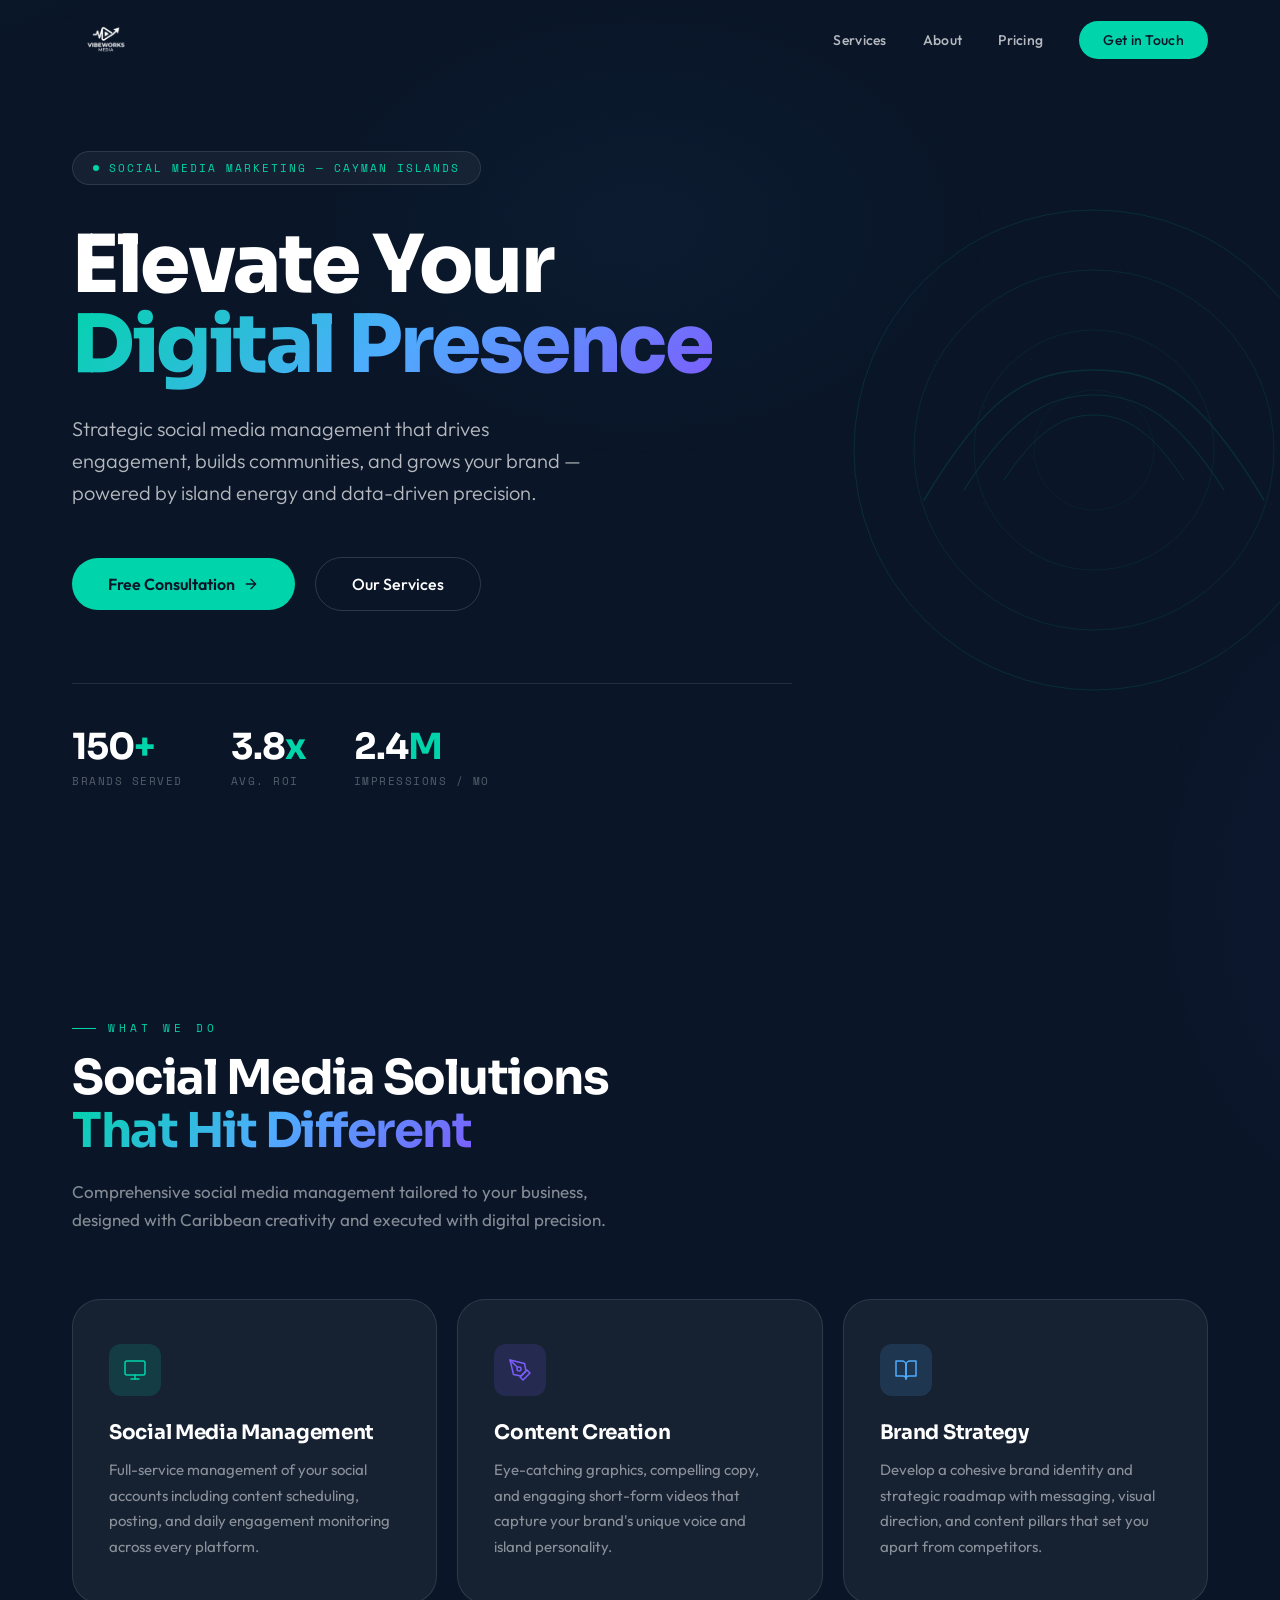
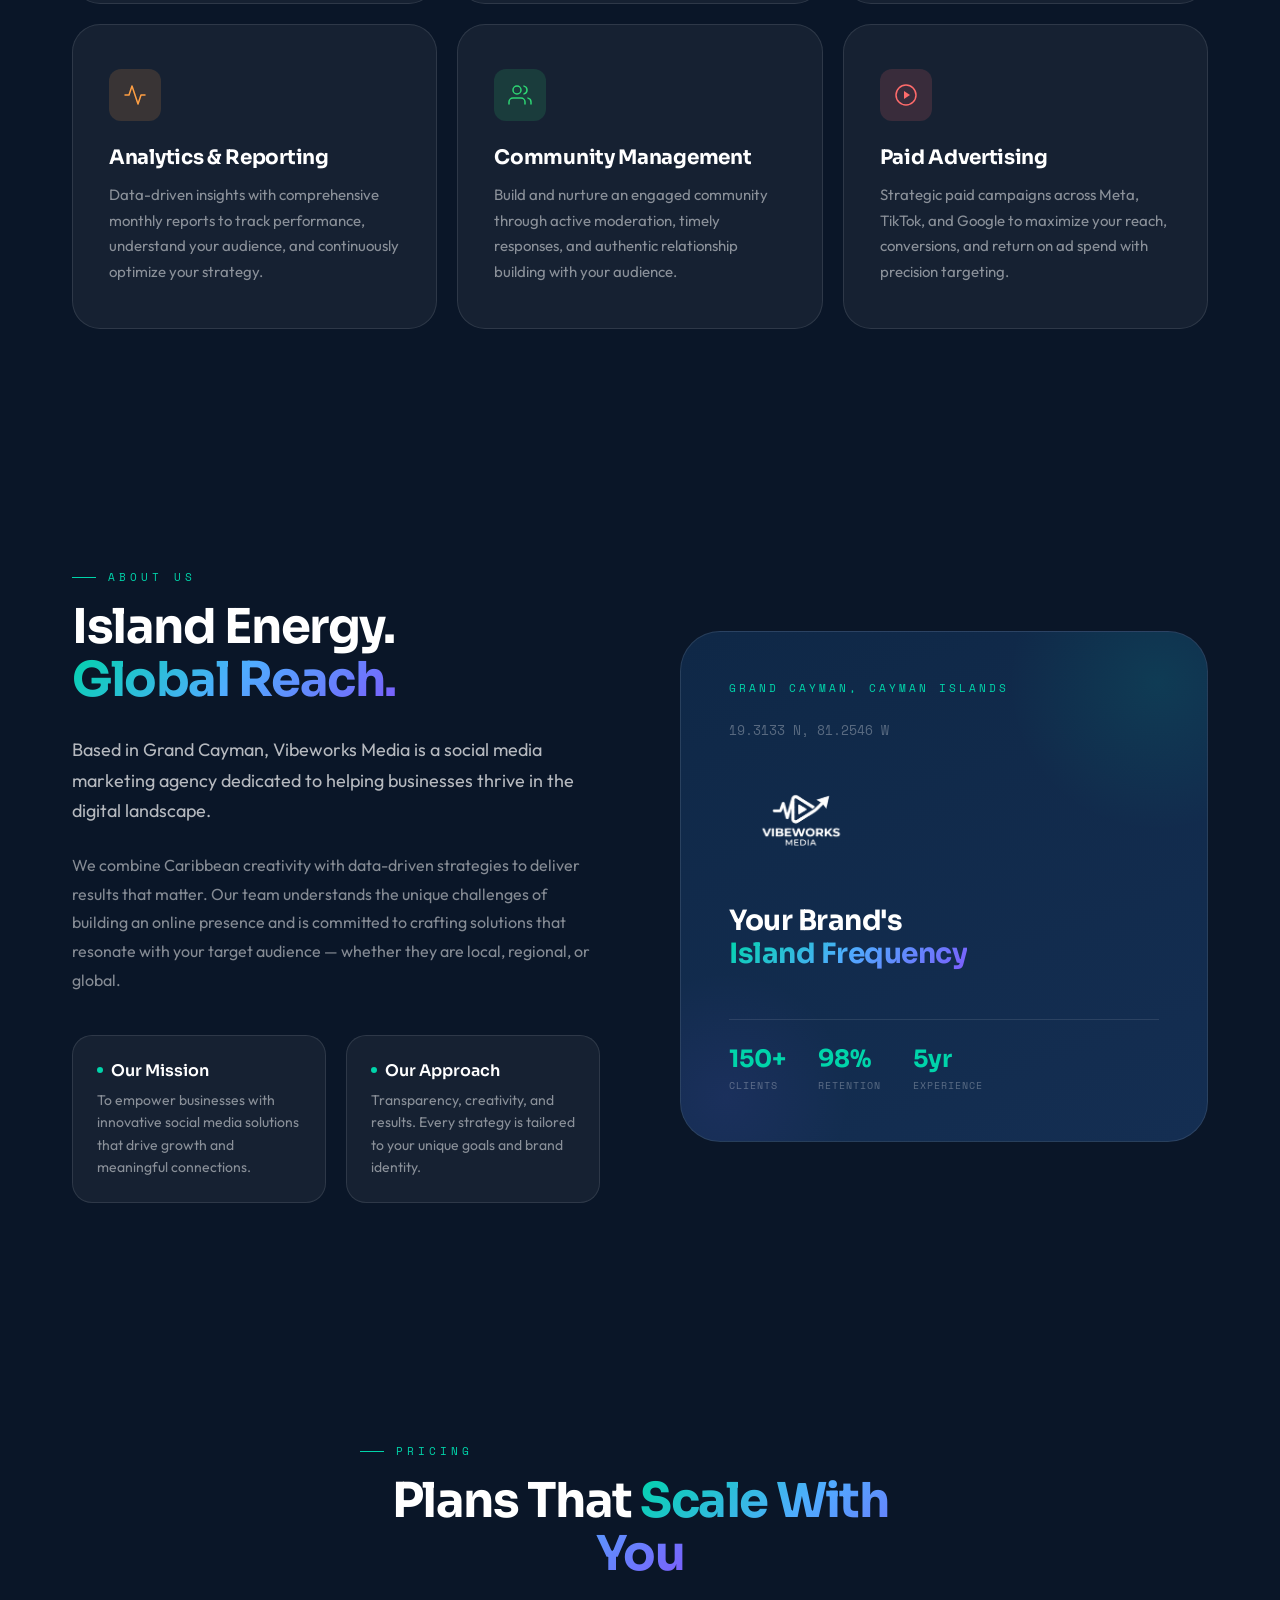
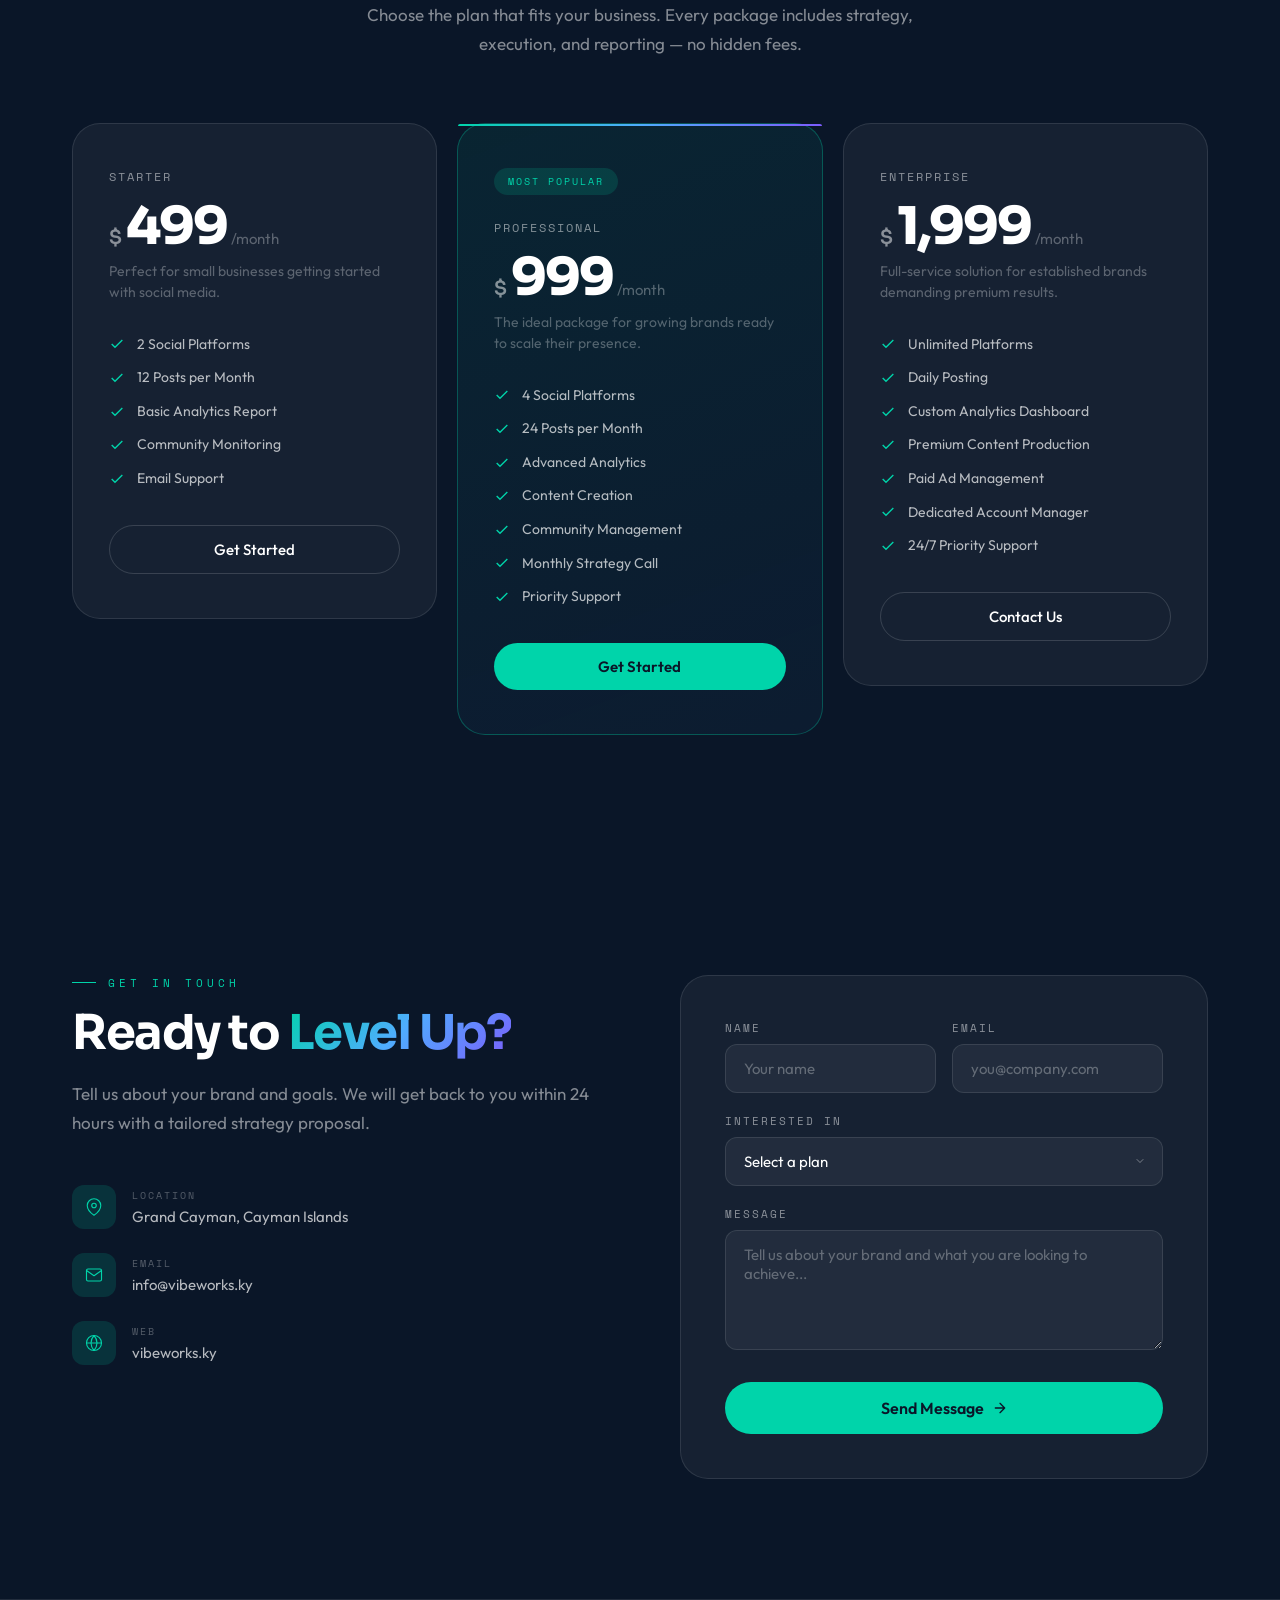
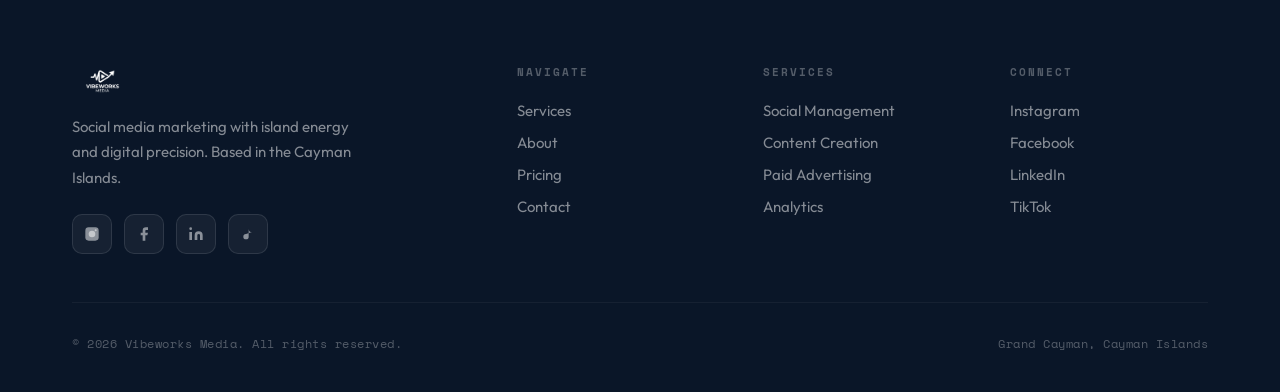
==== commit 879061e6: "Update index.html" ====
--- a/index.html
+++ b/index.html
@@ -166,26 +166,24 @@
   justify-content: space-between;
 }
 .nav-logo {
-  font-family: 'Sora', sans-serif;
-  font-weight: 800;
-  font-size: 22px;
-  color: var(--white);
   text-decoration: none;
   display: flex;
   align-items: center;
-  gap: 4px;
-}
-.nav-logo .ky {
-  font-family: 'Space Mono', monospace;
-  font-size: 11px;
-  color: var(--lagoon);
-  letter-spacing: 1px;
-  margin-top: -8px;
-}
-.nav-logo svg {
-  width: 32px;
-  height: 32px;
-  margin-right: 10px;
+}
+.nav-logo-img {
+  height: 38px;
+  width: auto;
+  object-fit: contain;
+}
+.about-logo-img {
+  height: 80px;
+  width: auto;
+  object-fit: contain;
+}
+.footer-logo-img {
+  height: 34px;
+  width: auto;
+  object-fit: contain;
 }
 
 .nav-links {
@@ -955,19 +953,9 @@
   margin-bottom: 48px;
 }
 .footer-brand .footer-logo {
-  font-family: 'Sora', sans-serif;
-  font-weight: 800;
-  font-size: 22px;
-  display: flex;
-  align-items: center;
-  gap: 4px;
+  display: flex;
+  align-items: center;
   margin-bottom: 16px;
-}
-.footer-brand .footer-logo .ky {
-  font-family: 'Space Mono', monospace;
-  font-size: 11px;
-  color: var(--lagoon);
-  margin-top: -8px;
 }
 .footer-brand p {
   font-size: 15px;
@@ -1102,15 +1090,7 @@
 <nav class="nav" id="nav">
   <div class="nav-inner">
     <a href="#" class="nav-logo">
-      <svg viewBox="0 0 64 64" fill="none">
-        <circle cx="32" cy="32" r="30" stroke="url(#navGrad)" stroke-width="2"/>
-        <path d="M18 38C22 28 26 24 32 24C38 24 42 28 46 38" stroke="url(#navGrad)" stroke-width="2.5" stroke-linecap="round"/>
-        <path d="M22 36C25 30 28 27 32 27C36 27 39 30 42 36" stroke="url(#navGrad)" stroke-width="2.5" stroke-linecap="round"/>
-        <path d="M26 34C28 31 30 29.5 32 29.5C34 29.5 36 31 38 34" stroke="url(#navGrad)" stroke-width="2.5" stroke-linecap="round"/>
-        <circle cx="32" cy="32" r="2" fill="#00D4AA"/>
-        <defs><linearGradient id="navGrad" x1="0" y1="0" x2="64" y2="64"><stop offset="0%" stop-color="#00D4AA"/><stop offset="100%" stop-color="#4FACFE"/></linearGradient></defs>
-      </svg>
-      Vibeworks<span class="ky">.ky</span>
+      <img src="[data-uri]" alt="Vibeworks Media" class="nav-logo-img">
     </a>
     <ul class="nav-links" id="navLinks">
       <li><a href="#services">Services</a></li>
@@ -1270,14 +1250,7 @@
           <div class="about-card-location">Grand Cayman, Cayman Islands</div>
           <div class="about-card-coord">19.3133 N, 81.2546 W</div>
           <div class="about-card-logo">
-            <svg viewBox="0 0 64 64" fill="none">
-              <circle cx="32" cy="32" r="30" stroke="url(#aboutGrad)" stroke-width="1.5"/>
-              <path d="M18 38C22 28 26 24 32 24C38 24 42 28 46 38" stroke="url(#aboutGrad)" stroke-width="2" stroke-linecap="round"/>
-              <path d="M22 36C25 30 28 27 32 27C36 27 39 30 42 36" stroke="url(#aboutGrad)" stroke-width="2" stroke-linecap="round"/>
-              <path d="M26 34C28 31 30 29.5 32 29.5C34 29.5 36 31 38 34" stroke="url(#aboutGrad)" stroke-width="2" stroke-linecap="round"/>
-              <circle cx="32" cy="32" r="2.5" fill="#00D4AA"/>
-              <defs><linearGradient id="aboutGrad" x1="0" y1="0" x2="64" y2="64"><stop offset="0%" stop-color="#00D4AA"/><stop offset="100%" stop-color="#4FACFE"/></linearGradient></defs>
-            </svg>
+            <img src="[data-uri]" alt="Vibeworks Media" class="about-logo-img">
           </div>
           <div class="about-card-tagline">Your Brand's<br><span class="gradient-text">Island Frequency</span></div>
           <div class="about-card-bottom">
@@ -1420,20 +1393,20 @@
       </div>
 
       <div class="contact-form reveal">
-        <form id="contactForm">
+        <form id="contactForm" action="https://formspree.io/f/xykenkoy" method="POST">
           <div class="form-row">
             <div class="form-group">
               <label for="name">Name</label>
-              <input type="text" id="name" placeholder="Your name" required>
+              <input type="text" id="name" name="name" placeholder="Your name" required>
             </div>
             <div class="form-group">
               <label for="email">Email</label>
-              <input type="email" id="email" placeholder="you@company.com" required>
+              <input type="email" id="email" name="email" placeholder="you@company.com" required>
             </div>
           </div>
           <div class="form-group">
             <label for="plan">Interested In</label>
-            <select id="plan">
+            <select id="plan" name="plan">
               <option value="" disabled selected>Select a plan</option>
               <option value="starter">Starter — $499/mo</option>
               <option value="professional">Professional — $999/mo</option>
@@ -1443,7 +1416,7 @@
           </div>
           <div class="form-group">
             <label for="message">Message</label>
-            <textarea id="message" placeholder="Tell us about your brand and what you are looking to achieve..."></textarea>
+            <textarea id="message" name="message" placeholder="Tell us about your brand and what you are looking to achieve..."></textarea>
           </div>
           <button type="submit" class="btn-primary">
             Send Message
@@ -1462,7 +1435,7 @@
   <div class="container">
     <div class="footer-grid">
       <div class="footer-brand">
-        <div class="footer-logo">Vibeworks<span class="ky">.ky</span></div>
+        <div class="footer-logo"><img src="[data-uri]" alt="Vibeworks Media" class="footer-logo-img"></div>
         <p>Social media marketing with island energy and digital precision. Based in the Cayman Islands.</p>
         <div class="footer-social">
           <a href="#" aria-label="Instagram"><svg viewBox="0 0 24 24"><rect x="2" y="2" width="20" height="20" rx="5"/><circle cx="12" cy="12" r="5"/><circle cx="17.5" cy="6.5" r="1.5"/></svg></a>
@@ -1538,18 +1511,48 @@
 }, { threshold: 0.1, rootMargin: '0px 0px -40px 0px' });
 reveals.forEach(el => observer.observe(el));
 
-// Form handling
-document.getElementById('contactForm').addEventListener('submit', function(e) {
+// Form handling — Formspree AJAX submission
+document.getElementById('contactForm').addEventListener('submit', async function(e) {
   e.preventDefault();
   const btn = this.querySelector('.btn-primary');
   const originalHTML = btn.innerHTML;
-  btn.innerHTML = 'Sent Successfully';
-  btn.style.background = '#2ED573';
-  setTimeout(() => {
-    btn.innerHTML = originalHTML;
-    btn.style.background = '';
-    this.reset();
-  }, 3000);
+  btn.innerHTML = 'Sending...';
+  btn.disabled = true;
+
+  try {
+    const response = await fetch(this.action, {
+      method: 'POST',
+      body: new FormData(this),
+      headers: { 'Accept': 'application/json' }
+    });
+
+    if (response.ok) {
+      btn.innerHTML = 'Sent Successfully ✓';
+      btn.style.background = '#2ED573';
+      this.reset();
+      setTimeout(() => {
+        btn.innerHTML = originalHTML;
+        btn.style.background = '';
+        btn.disabled = false;
+      }, 3000);
+    } else {
+      btn.innerHTML = 'Error — Try Again';
+      btn.style.background = '#FF6B6B';
+      setTimeout(() => {
+        btn.innerHTML = originalHTML;
+        btn.style.background = '';
+        btn.disabled = false;
+      }, 3000);
+    }
+  } catch (error) {
+    btn.innerHTML = 'Error — Try Again';
+    btn.style.background = '#FF6B6B';
+    setTimeout(() => {
+      btn.innerHTML = originalHTML;
+      btn.style.background = '';
+      btn.disabled = false;
+    }, 3000);
+  }
 });
 
 // Smooth scroll for anchor links
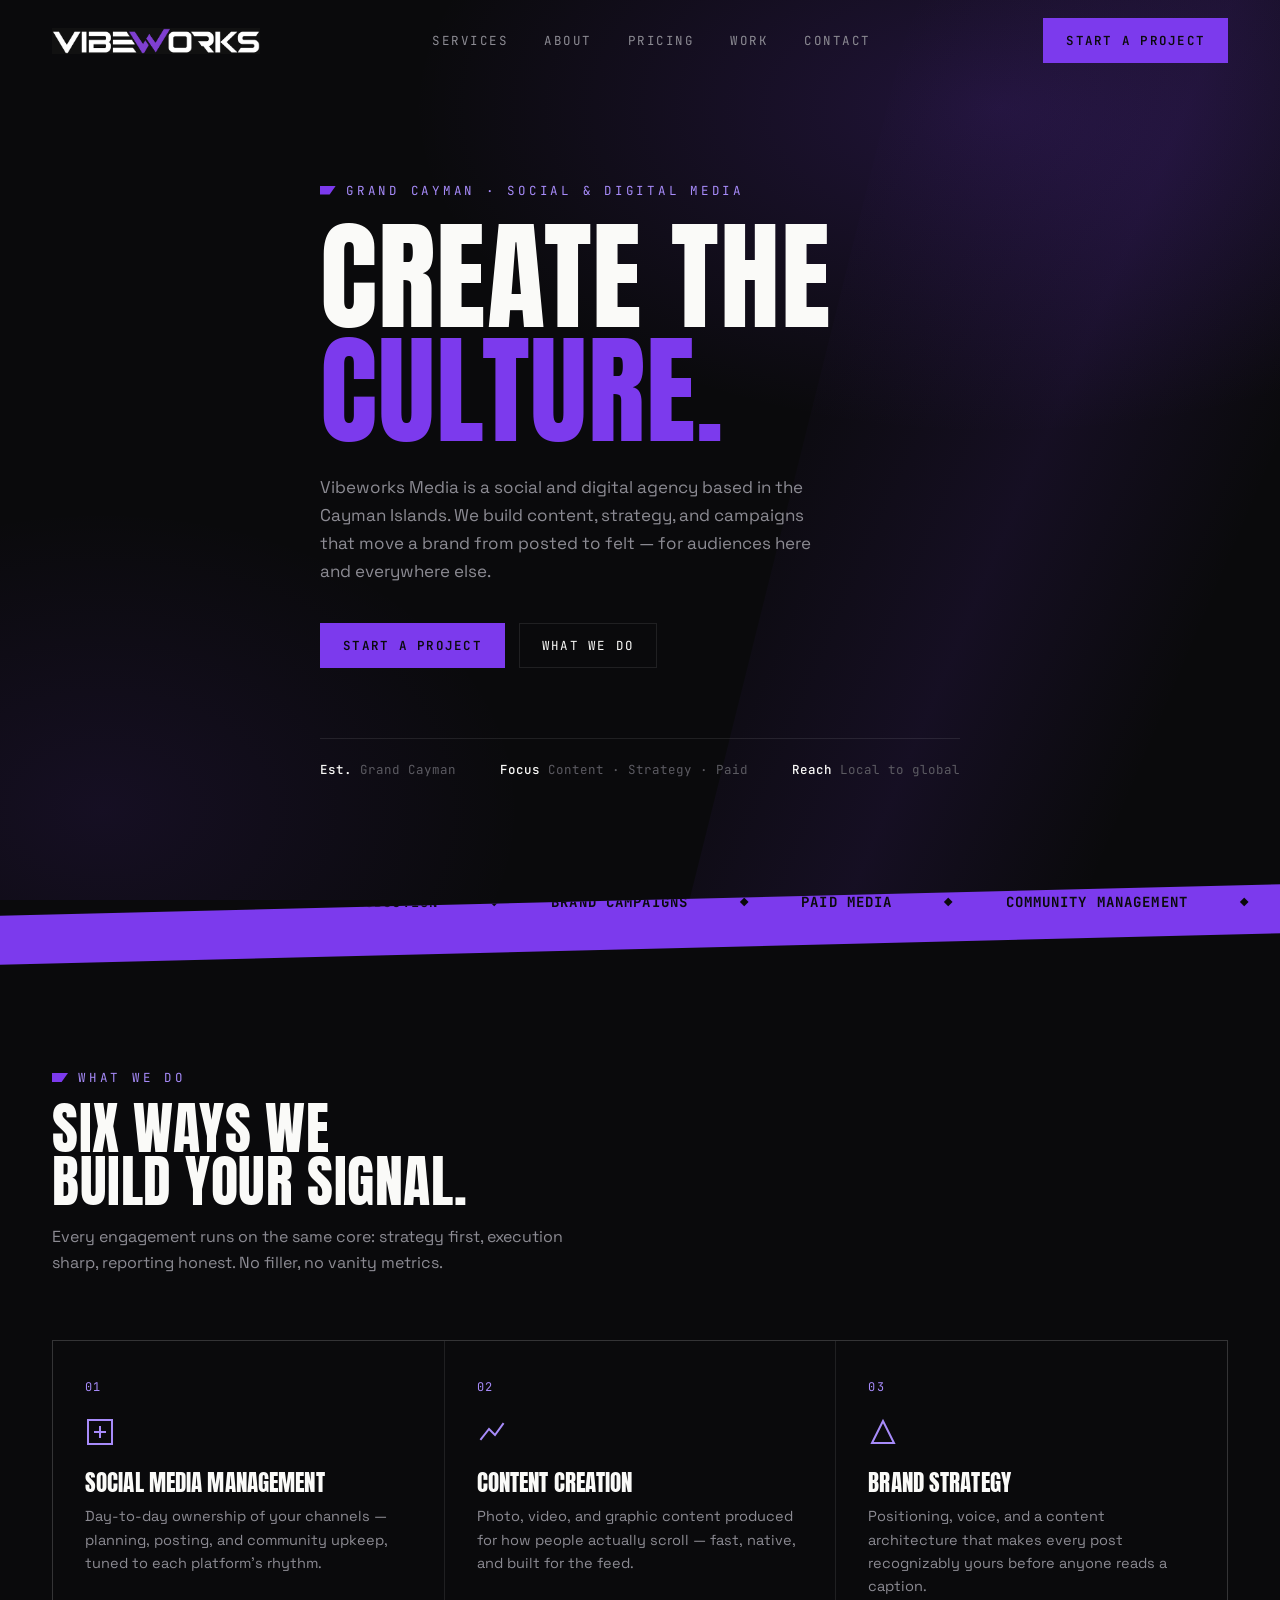
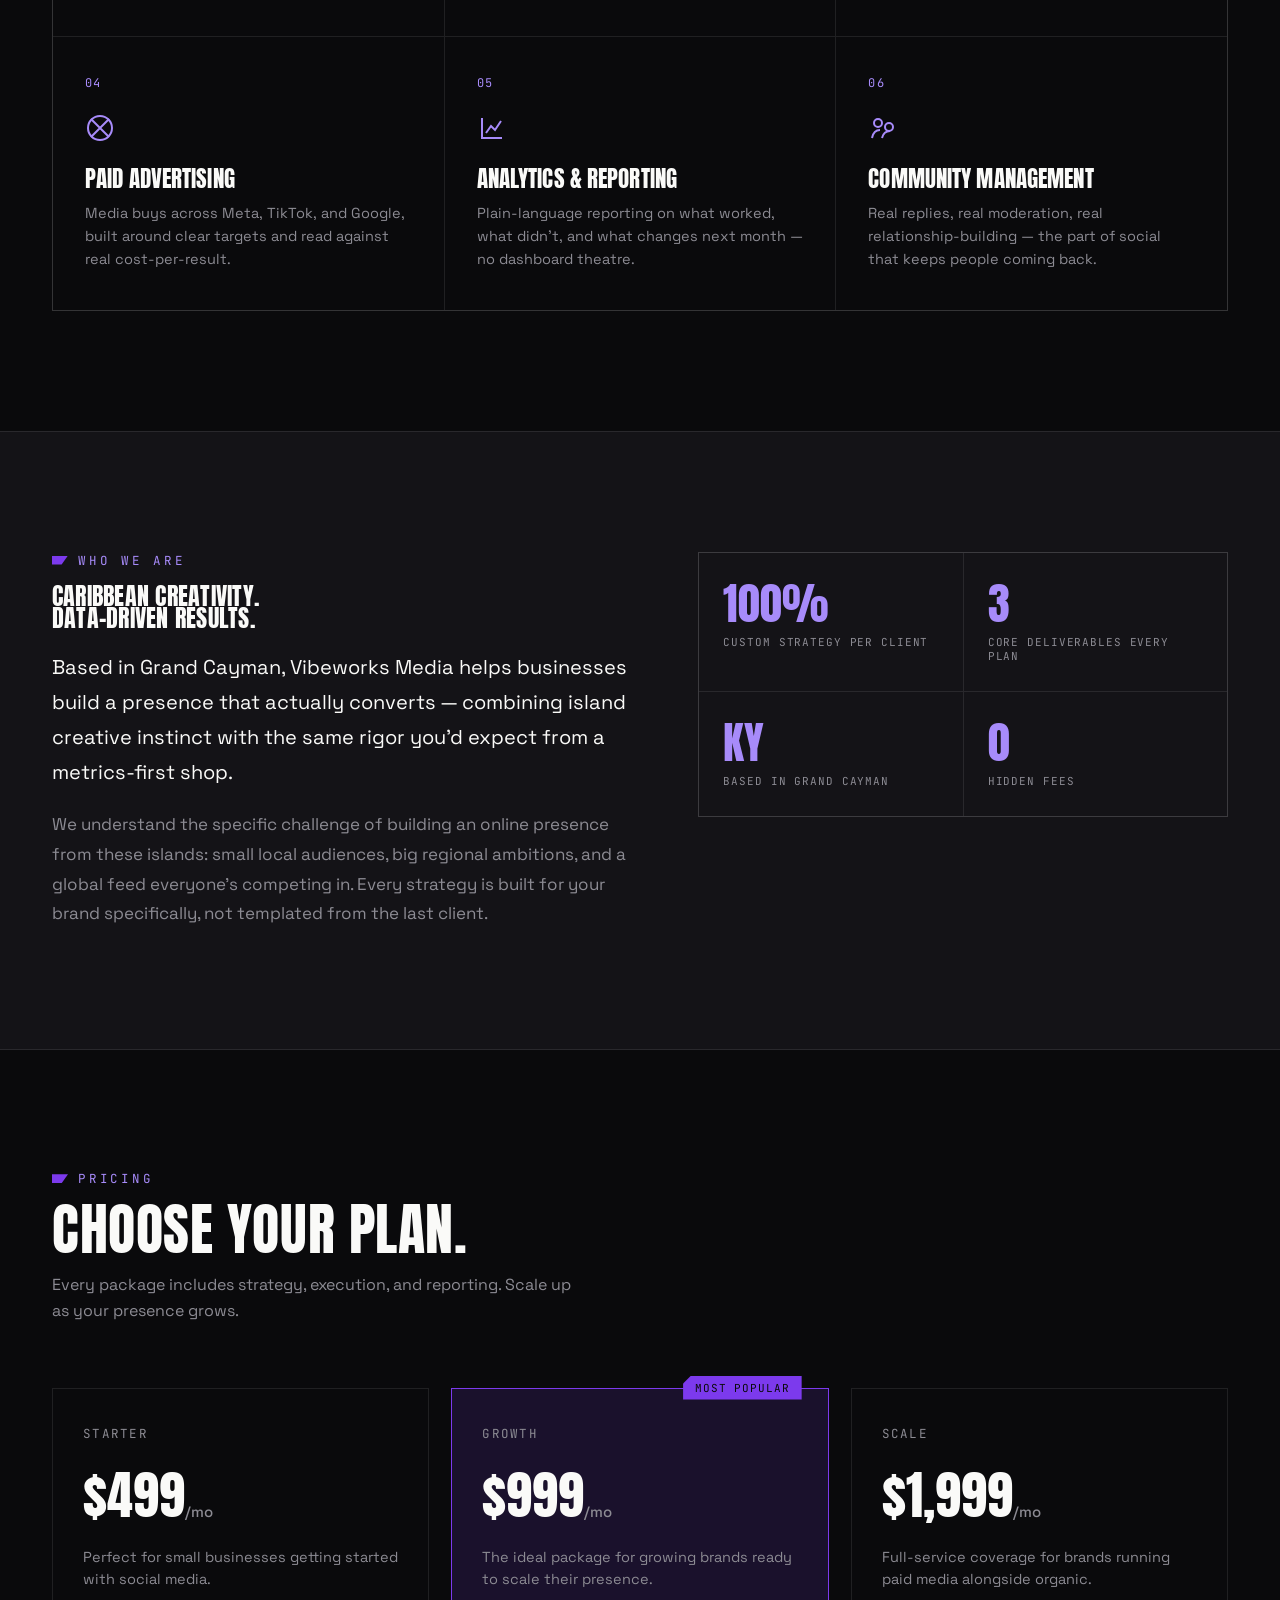
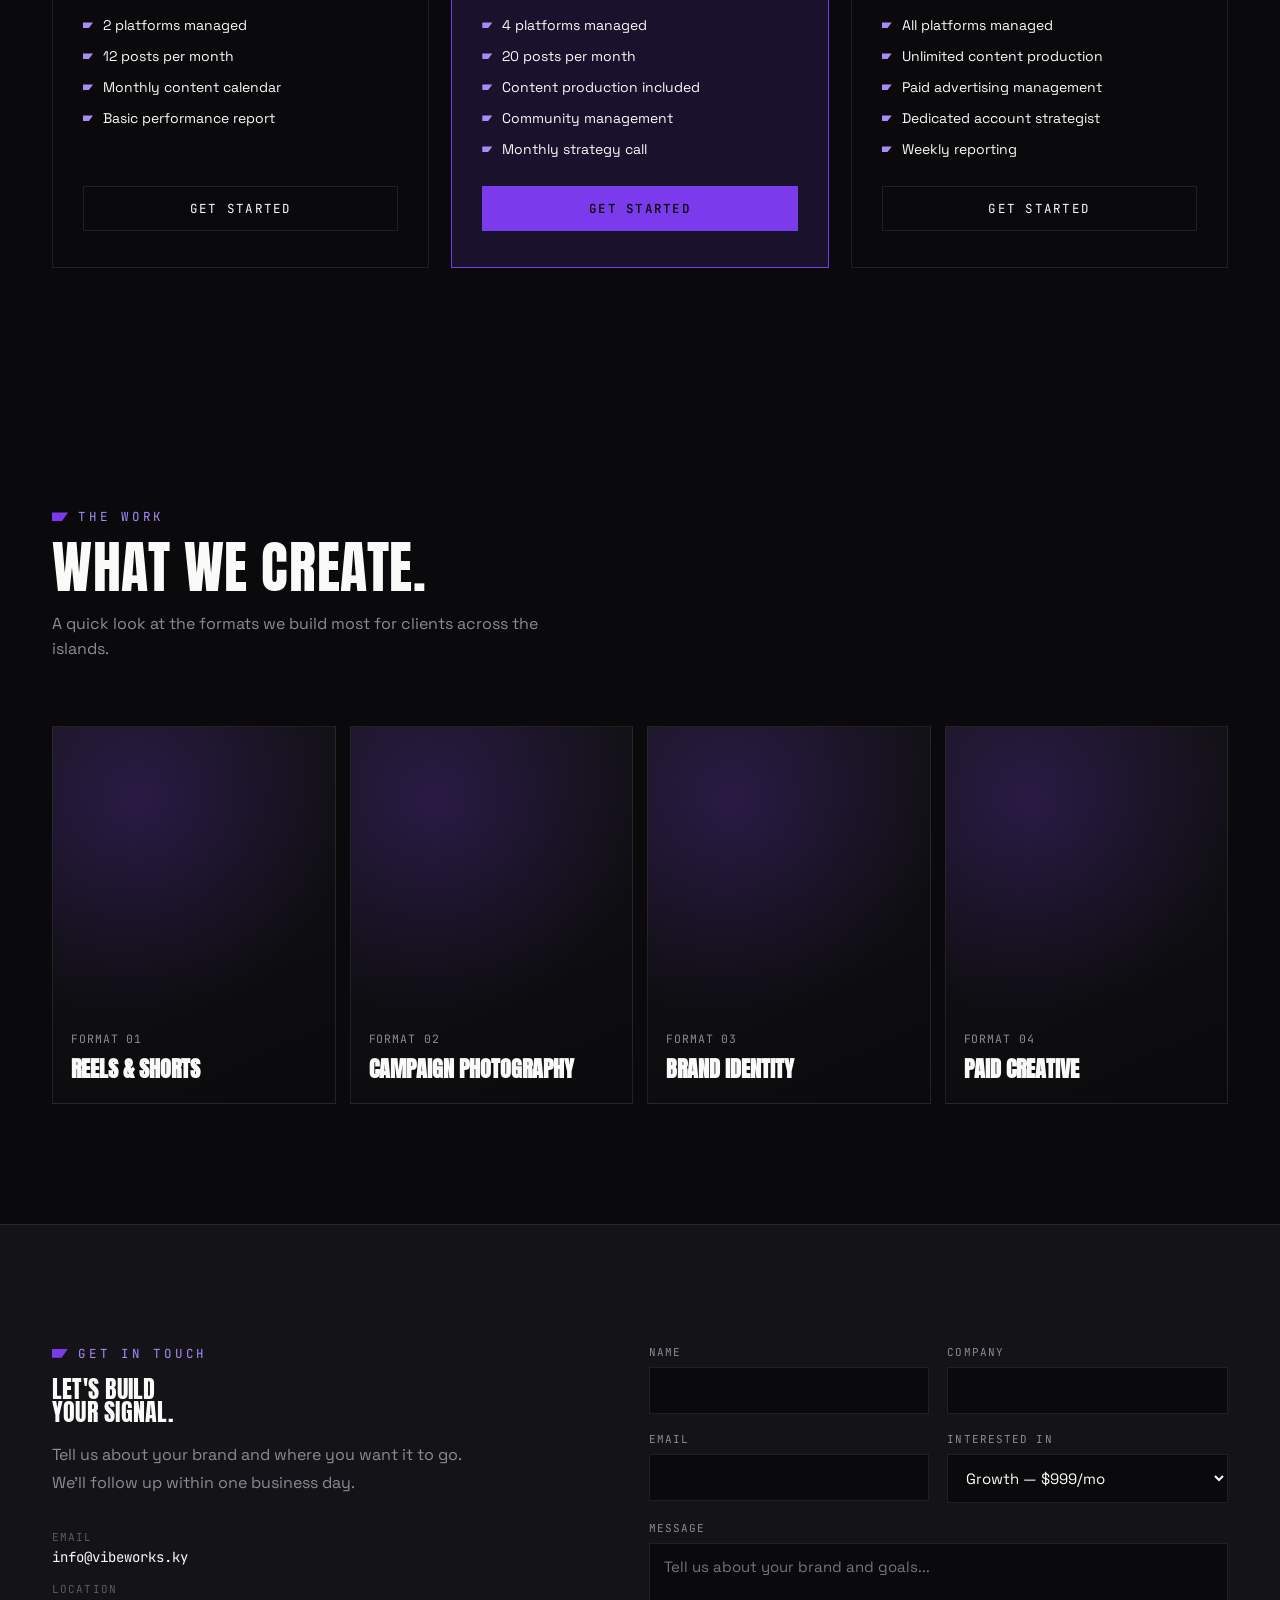
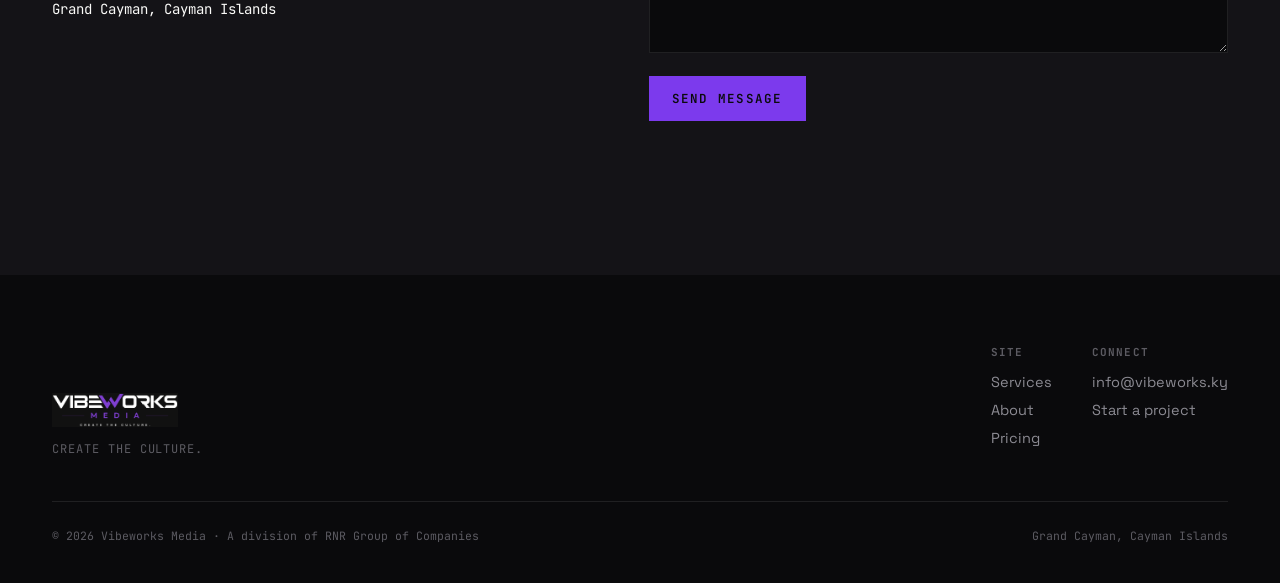
==== commit 4b78c1c6: "Add files via upload" ====
--- a/index.html
+++ b/index.html
@@ -3,1568 +3,637 @@
 <head>
 <meta charset="UTF-8">
 <meta name="viewport" content="width=device-width, initial-scale=1.0">
-<title>Vibeworks.ky — Social Media Marketing | Cayman Islands</title>
-<meta name="description" content="Strategic social media management from the Cayman Islands. Island energy, global reach. Content creation, brand strategy, analytics, and paid advertising.">
-<link href="https://fonts.googleapis.com/css2?family=Outfit:wght@300;400;500;600;700&family=Space+Mono:wght@400;700&family=Sora:wght@300;400;500;600;700;800&display=swap" rel="stylesheet">
+<title>Vibeworks Media — Create The Culture. | Cayman Islands</title>
+<meta name="description" content="Vibeworks Media is a social and digital media agency based in Grand Cayman. Content, strategy, and paid campaigns that create the culture.">
+<link rel="preconnect" href="https://fonts.googleapis.com">
+<link rel="preconnect" href="https://fonts.gstatic.com" crossorigin>
+<link href="https://fonts.googleapis.com/css2?family=Anton&family=Space+Grotesk:wght@400;500;600;700&family=JetBrains+Mono:wght@400;500;700&display=swap" rel="stylesheet">
 <style>
-/* ============================================================
-   VIBEWORKS.KY — ISLAND TECHY BRAND IDENTITY
-   ============================================================ */
-:root {
-  --ocean-deep: #0A1628;
-  --ocean-mid: #0F2847;
-  --ocean-surface: #142E52;
-  --lagoon: #00D4AA;
-  --lagoon-light: #00FFD0;
-  --lagoon-dim: rgba(0,212,170,0.15);
-  --sunset-coral: #FF6B6B;
-  --sunset-orange: #FF9F43;
-  --sand-warm: #F5E6D3;
-  --palm-green: #2ED573;
-  --electric-blue: #4FACFE;
-  --violet-digital: #7C5CFC;
-  --white: #FFFFFF;
-  --white-90: rgba(255,255,255,0.9);
-  --white-70: rgba(255,255,255,0.7);
-  --white-50: rgba(255,255,255,0.5);
-  --white-30: rgba(255,255,255,0.3);
-  --white-15: rgba(255,255,255,0.15);
-  --white-10: rgba(255,255,255,0.1);
-  --white-05: rgba(255,255,255,0.05);
-  --radius-sm: 12px;
-  --radius-md: 20px;
-  --radius-lg: 28px;
-  --radius-xl: 40px;
-}
-
-*, *::before, *::after { margin: 0; padding: 0; box-sizing: border-box; }
-
-html { scroll-behavior: smooth; scroll-padding-top: 100px; }
-
-body {
-  font-family: 'Outfit', sans-serif;
-  background: var(--ocean-deep);
-  color: var(--white);
-  -webkit-font-smoothing: antialiased;
-  -moz-osx-font-smoothing: grayscale;
-  overflow-x: hidden;
-}
-
-/* ============================================================
-   AMBIENT BACKGROUND
-   ============================================================ */
-.bg-ambient {
-  position: fixed;
-  inset: 0;
-  z-index: 0;
-  pointer-events: none;
-}
-.bg-ambient::before {
-  content: '';
-  position: absolute;
-  width: 250%;
-  height: 250%;
-  top: -75%;
-  left: -75%;
-  background:
-    radial-gradient(ellipse 700px 500px at 25% 20%, rgba(0,212,170,0.08) 0%, transparent 60%),
-    radial-gradient(ellipse 500px 600px at 75% 70%, rgba(124,92,252,0.06) 0%, transparent 60%),
-    radial-gradient(ellipse 600px 400px at 50% 40%, rgba(79,172,254,0.04) 0%, transparent 60%);
-  animation: ambient-drift 30s ease-in-out infinite;
-}
-@keyframes ambient-drift {
-  0%, 100% { transform: translate(0, 0) rotate(0deg); }
-  33% { transform: translate(40px, -30px) rotate(0.5deg); }
-  66% { transform: translate(-30px, 20px) rotate(-0.5deg); }
-}
-.bg-grid {
-  position: fixed;
-  inset: 0;
-  z-index: 0;
-  pointer-events: none;
-  background-image: radial-gradient(circle, rgba(255,255,255,0.025) 1px, transparent 1px);
-  background-size: 48px 48px;
-}
-
-/* ============================================================
-   GLOBAL UTILITIES
-   ============================================================ */
-.container {
-  width: 100%;
-  max-width: 1200px;
-  margin: 0 auto;
-  padding: 0 32px;
-}
-.container-wide {
-  width: 100%;
-  max-width: 1400px;
-  margin: 0 auto;
-  padding: 0 32px;
-}
-
-.section-label {
-  font-family: 'Space Mono', monospace;
-  font-size: 11px;
-  letter-spacing: 4px;
-  text-transform: uppercase;
-  color: var(--lagoon);
-  display: flex;
-  align-items: center;
-  gap: 12px;
-  margin-bottom: 16px;
-}
-.section-label::before {
-  content: '';
-  width: 24px;
-  height: 1px;
-  background: var(--lagoon);
-}
-
-.gradient-text {
-  background: linear-gradient(135deg, var(--lagoon), var(--electric-blue), var(--violet-digital));
-  -webkit-background-clip: text;
-  -webkit-text-fill-color: transparent;
-  background-clip: text;
-}
-
-/* Scroll reveal */
-.reveal {
-  opacity: 0;
-  transform: translateY(32px);
-  transition: opacity 0.7s ease, transform 0.7s ease;
-}
-.reveal.visible {
-  opacity: 1;
-  transform: translateY(0);
-}
-
-/* ============================================================
-   NAVIGATION
-   ============================================================ */
-.nav {
-  position: fixed;
-  top: 0;
-  left: 0;
-  right: 0;
-  z-index: 1000;
-  padding: 20px 0;
-  transition: all 0.4s ease;
-}
-.nav.scrolled {
-  background: rgba(10, 22, 40, 0.85);
-  backdrop-filter: blur(20px);
-  -webkit-backdrop-filter: blur(20px);
-  border-bottom: 1px solid var(--white-10);
-  padding: 14px 0;
-}
-.nav-inner {
-  max-width: 1200px;
-  margin: 0 auto;
-  padding: 0 32px;
-  display: flex;
-  align-items: center;
-  justify-content: space-between;
-}
-.nav-logo {
-  text-decoration: none;
-  display: flex;
-  align-items: center;
-}
-.nav-logo-img {
-  height: 38px;
-  width: auto;
-  object-fit: contain;
-}
-.about-logo-img {
-  height: 80px;
-  width: auto;
-  object-fit: contain;
-}
-.footer-logo-img {
-  height: 34px;
-  width: auto;
-  object-fit: contain;
-}
-
-.nav-links {
-  display: flex;
-  align-items: center;
-  gap: 36px;
-  list-style: none;
-}
-.nav-links a {
-  font-size: 14px;
-  font-weight: 500;
-  color: var(--white-70);
-  text-decoration: none;
-  letter-spacing: 0.3px;
-  transition: color 0.3s;
-  position: relative;
-}
-.nav-links a:hover { color: var(--white); }
-.nav-links a::after {
-  content: '';
-  position: absolute;
-  bottom: -4px;
-  left: 0;
-  width: 0;
-  height: 1.5px;
-  background: var(--lagoon);
-  transition: width 0.3s;
-}
-.nav-links a:hover::after { width: 100%; }
-
-.nav-cta {
-  font-family: 'Outfit', sans-serif;
-  font-size: 14px;
-  font-weight: 600;
-  color: var(--ocean-deep) !important;
-  background: var(--lagoon);
-  padding: 10px 24px;
-  border-radius: 100px;
-  text-decoration: none;
-  transition: all 0.3s;
-  border: none;
-  cursor: pointer;
-}
-.nav-cta:hover {
-  background: var(--lagoon-light);
-  transform: translateY(-1px);
-  box-shadow: 0 8px 24px rgba(0,212,170,0.25);
-}
-.nav-cta::after { display: none !important; }
-
-/* Mobile menu */
-.nav-toggle {
-  display: none;
-  flex-direction: column;
-  gap: 5px;
-  background: none;
-  border: none;
-  cursor: pointer;
-  padding: 4px;
-}
-.nav-toggle span {
-  width: 24px;
-  height: 2px;
-  background: var(--white);
-  border-radius: 2px;
-  transition: all 0.3s;
-}
-
-/* ============================================================
-   HERO
-   ============================================================ */
-.hero {
-  position: relative;
-  z-index: 1;
-  min-height: 100vh;
-  display: flex;
-  align-items: center;
-  padding: 140px 0 100px;
-}
-.hero-content {
-  max-width: 720px;
-}
-.hero-badge {
-  display: inline-flex;
-  align-items: center;
-  gap: 10px;
-  background: var(--white-05);
-  border: 1px solid var(--white-10);
-  border-radius: 100px;
-  padding: 8px 20px;
-  font-family: 'Space Mono', monospace;
-  font-size: 11px;
-  letter-spacing: 2px;
-  text-transform: uppercase;
-  color: var(--lagoon);
-  margin-bottom: 40px;
-  backdrop-filter: blur(10px);
-}
-.hero-badge .pulse {
-  width: 6px;
-  height: 6px;
-  border-radius: 50%;
-  background: var(--lagoon);
-  animation: pulse 2s ease-in-out infinite;
-}
-@keyframes pulse {
-  0%, 100% { opacity: 1; box-shadow: 0 0 0 0 rgba(0,212,170,0.4); }
-  50% { opacity: 0.6; box-shadow: 0 0 0 6px rgba(0,212,170,0); }
-}
-
-.hero h1 {
-  font-family: 'Sora', sans-serif;
-  font-weight: 800;
-  font-size: clamp(48px, 7vw, 80px);
-  line-height: 1;
-  letter-spacing: -2.5px;
-  margin-bottom: 28px;
-}
-.hero h1 br { display: block; }
-
-.hero-sub {
-  font-size: 20px;
-  font-weight: 300;
-  line-height: 1.6;
-  color: var(--white-70);
-  max-width: 520px;
-  margin-bottom: 48px;
-}
-
-.hero-actions {
-  display: flex;
-  align-items: center;
-  gap: 20px;
-  flex-wrap: wrap;
-}
-.btn-primary {
-  display: inline-flex;
-  align-items: center;
-  gap: 8px;
-  font-family: 'Outfit', sans-serif;
-  font-size: 16px;
-  font-weight: 600;
-  color: var(--ocean-deep);
-  background: var(--lagoon);
-  padding: 16px 36px;
-  border-radius: 100px;
-  text-decoration: none;
-  border: none;
-  cursor: pointer;
-  transition: all 0.3s;
-}
-.btn-primary:hover {
-  background: var(--lagoon-light);
-  transform: translateY(-2px);
-  box-shadow: 0 12px 32px rgba(0,212,170,0.3);
-}
-.btn-secondary {
-  display: inline-flex;
-  align-items: center;
-  gap: 8px;
-  font-family: 'Outfit', sans-serif;
-  font-size: 16px;
-  font-weight: 500;
-  color: var(--white);
-  background: transparent;
-  padding: 16px 36px;
-  border-radius: 100px;
-  text-decoration: none;
-  border: 1px solid var(--white-15);
-  cursor: pointer;
-  transition: all 0.3s;
-}
-.btn-secondary:hover {
-  border-color: var(--white-30);
-  background: var(--white-05);
-}
-
-.hero-stats {
-  display: flex;
-  gap: 48px;
-  margin-top: 72px;
-  padding-top: 40px;
-  border-top: 1px solid var(--white-10);
-}
-.hero-stat .num {
-  font-family: 'Sora', sans-serif;
-  font-weight: 700;
-  font-size: 36px;
-  letter-spacing: -1px;
-  margin-bottom: 4px;
-}
-.hero-stat .num .accent { color: var(--lagoon); }
-.hero-stat .label {
-  font-family: 'Space Mono', monospace;
-  font-size: 11px;
-  letter-spacing: 1.5px;
-  text-transform: uppercase;
-  color: var(--white-30);
-}
-
-/* Decorative floating element */
-.hero-visual {
-  position: absolute;
-  right: -5%;
-  top: 50%;
-  transform: translateY(-50%);
-  width: 500px;
-  height: 500px;
-  opacity: 0.12;
-  pointer-events: none;
-}
-.hero-visual svg { width: 100%; height: 100%; }
-
-/* ============================================================
-   SERVICES
-   ============================================================ */
-.services {
-  position: relative;
-  z-index: 1;
-  padding: 120px 0;
-}
-.services-header {
-  max-width: 560px;
-  margin-bottom: 64px;
-}
-.services-header h2 {
-  font-family: 'Sora', sans-serif;
-  font-size: clamp(32px, 4vw, 48px);
-  font-weight: 700;
-  letter-spacing: -1.5px;
-  line-height: 1.1;
-  margin-bottom: 20px;
-}
-.services-header p {
-  font-size: 17px;
-  line-height: 1.7;
-  color: var(--white-50);
-}
-
-.services-grid {
-  display: grid;
-  grid-template-columns: repeat(3, 1fr);
-  gap: 20px;
-}
-
-.service-card {
-  background: var(--white-05);
-  border: 1px solid var(--white-10);
-  border-radius: var(--radius-lg);
-  padding: 44px 36px;
-  transition: all 0.4s ease;
-  position: relative;
-  overflow: hidden;
-}
-.service-card::before {
-  content: '';
-  position: absolute;
-  top: 0;
-  left: 0;
-  right: 0;
-  height: 2px;
-  background: linear-gradient(90deg, var(--lagoon), var(--electric-blue));
-  opacity: 0;
-  transition: opacity 0.4s;
-}
-.service-card:hover {
-  background: rgba(0,212,170,0.04);
-  border-color: rgba(0,212,170,0.2);
-  transform: translateY(-4px);
-}
-.service-card:hover::before { opacity: 1; }
-
-.service-icon {
-  width: 52px;
-  height: 52px;
-  border-radius: var(--radius-sm);
-  display: flex;
-  align-items: center;
-  justify-content: center;
-  margin-bottom: 24px;
-  background: var(--lagoon-dim);
-}
-.service-icon svg {
-  width: 24px;
-  height: 24px;
-  stroke: var(--lagoon);
-  fill: none;
-  stroke-width: 1.5;
-  stroke-linecap: round;
-  stroke-linejoin: round;
-}
-
-.service-card h3 {
-  font-family: 'Sora', sans-serif;
-  font-size: 20px;
-  font-weight: 700;
-  letter-spacing: -0.3px;
-  margin-bottom: 12px;
-}
-.service-card p {
-  font-size: 15px;
-  line-height: 1.7;
-  color: var(--white-50);
-}
-
-/* ============================================================
-   ABOUT
-   ============================================================ */
-.about {
-  position: relative;
-  z-index: 1;
-  padding: 120px 0;
-}
-.about-grid {
-  display: grid;
-  grid-template-columns: 1fr 1fr;
-  gap: 80px;
-  align-items: center;
-}
-.about-content h2 {
-  font-family: 'Sora', sans-serif;
-  font-size: clamp(32px, 4vw, 48px);
-  font-weight: 700;
-  letter-spacing: -1.5px;
-  line-height: 1.1;
-  margin-bottom: 28px;
-}
-.about-content .lead {
-  font-size: 18px;
-  line-height: 1.7;
-  color: var(--white-70);
-  margin-bottom: 24px;
-}
-.about-content .body-text {
-  font-size: 16px;
-  line-height: 1.8;
-  color: var(--white-50);
-  margin-bottom: 40px;
-}
-
-.about-values {
-  display: grid;
-  grid-template-columns: 1fr 1fr;
-  gap: 20px;
-}
-.value-item {
-  background: var(--white-05);
-  border: 1px solid var(--white-10);
-  border-radius: var(--radius-md);
-  padding: 24px;
-}
-.value-item h4 {
-  font-family: 'Sora', sans-serif;
-  font-size: 16px;
-  font-weight: 600;
-  margin-bottom: 8px;
-  display: flex;
-  align-items: center;
-  gap: 8px;
-}
-.value-item h4 .dot {
-  width: 6px;
-  height: 6px;
-  border-radius: 50%;
-  background: var(--lagoon);
-}
-.value-item p {
-  font-size: 14px;
-  line-height: 1.6;
-  color: var(--white-50);
-}
-
-/* About visual card */
-.about-visual {
-  position: relative;
-}
-.about-card {
-  background: linear-gradient(160deg, var(--ocean-mid), var(--ocean-surface));
-  border: 1px solid var(--white-10);
-  border-radius: var(--radius-xl);
-  padding: 48px;
-  position: relative;
-  overflow: hidden;
-}
-.about-card::before {
-  content: '';
-  position: absolute;
-  top: -100px;
-  right: -100px;
-  width: 300px;
-  height: 300px;
-  border-radius: 50%;
-  background: radial-gradient(circle, rgba(0,212,170,0.1), transparent 70%);
-}
-.about-card::after {
-  content: '';
-  position: absolute;
-  bottom: -80px;
-  left: -80px;
-  width: 250px;
-  height: 250px;
-  border-radius: 50%;
-  background: radial-gradient(circle, rgba(124,92,252,0.08), transparent 70%);
-}
-
-.about-card-location {
-  font-family: 'Space Mono', monospace;
-  font-size: 11px;
-  letter-spacing: 3px;
-  text-transform: uppercase;
-  color: var(--lagoon);
-  margin-bottom: 24px;
-  position: relative;
-  z-index: 1;
-}
-.about-card-coord {
-  font-family: 'Space Mono', monospace;
-  font-size: 13px;
-  color: var(--white-30);
-  margin-bottom: 40px;
-  position: relative;
-  z-index: 1;
-}
-
-.about-card-logo {
-  position: relative;
-  z-index: 1;
-  margin-bottom: 40px;
-}
-.about-card-logo svg { width: 80px; height: 80px; }
-
-.about-card-tagline {
-  font-family: 'Sora', sans-serif;
-  font-size: 28px;
-  font-weight: 700;
-  line-height: 1.2;
-  letter-spacing: -0.5px;
-  position: relative;
-  z-index: 1;
-}
-
-.about-card-bottom {
-  margin-top: 48px;
-  padding-top: 24px;
-  border-top: 1px solid var(--white-10);
-  display: flex;
-  gap: 32px;
-  position: relative;
-  z-index: 1;
-}
-.about-card-bottom .stat-mini .val {
-  font-family: 'Sora', sans-serif;
-  font-weight: 700;
-  font-size: 24px;
-  color: var(--lagoon);
-}
-.about-card-bottom .stat-mini .lbl {
-  font-family: 'Space Mono', monospace;
-  font-size: 10px;
-  letter-spacing: 1px;
-  text-transform: uppercase;
-  color: var(--white-30);
-  margin-top: 4px;
-}
-
-/* ============================================================
-   PRICING
-   ============================================================ */
-.pricing {
-  position: relative;
-  z-index: 1;
-  padding: 120px 0;
-}
-.pricing-header {
-  text-align: center;
-  max-width: 560px;
-  margin: 0 auto 64px;
-}
-.pricing-header h2 {
-  font-family: 'Sora', sans-serif;
-  font-size: clamp(32px, 4vw, 48px);
-  font-weight: 700;
-  letter-spacing: -1.5px;
-  line-height: 1.1;
-  margin-bottom: 20px;
-}
-.pricing-header p {
-  font-size: 17px;
-  line-height: 1.7;
-  color: var(--white-50);
-}
-
-.pricing-grid {
-  display: grid;
-  grid-template-columns: repeat(3, 1fr);
-  gap: 20px;
-  align-items: start;
-}
-
-.pricing-card {
-  background: var(--white-05);
-  border: 1px solid var(--white-10);
-  border-radius: var(--radius-lg);
-  padding: 44px 36px;
-  transition: all 0.4s ease;
-  position: relative;
-}
-.pricing-card:hover {
-  transform: translateY(-4px);
-}
-
-.pricing-card.featured {
-  background: linear-gradient(160deg, rgba(0,212,170,0.08), rgba(79,172,254,0.04));
-  border-color: rgba(0,212,170,0.3);
-}
-.pricing-card.featured::before {
-  content: '';
-  position: absolute;
-  top: 0;
-  left: 0;
-  right: 0;
-  height: 2px;
-  background: linear-gradient(90deg, var(--lagoon), var(--electric-blue), var(--violet-digital));
-  border-radius: var(--radius-lg) var(--radius-lg) 0 0;
-}
-
-.pricing-popular {
-  display: inline-flex;
-  align-items: center;
-  gap: 6px;
-  background: rgba(0,212,170,0.15);
-  color: var(--lagoon);
-  font-family: 'Space Mono', monospace;
-  font-size: 10px;
-  letter-spacing: 2px;
-  text-transform: uppercase;
-  padding: 6px 14px;
-  border-radius: 100px;
-  margin-bottom: 24px;
-}
-
-.pricing-tier {
-  font-family: 'Space Mono', monospace;
-  font-size: 12px;
-  letter-spacing: 2px;
-  text-transform: uppercase;
-  color: var(--white-50);
-  margin-bottom: 16px;
-}
-.pricing-price {
-  display: flex;
-  align-items: baseline;
-  gap: 4px;
-  margin-bottom: 8px;
-}
-.pricing-price .currency {
-  font-family: 'Sora', sans-serif;
-  font-size: 20px;
-  font-weight: 600;
-  color: var(--white-50);
-}
-.pricing-price .amount {
-  font-family: 'Sora', sans-serif;
-  font-size: 52px;
-  font-weight: 800;
-  letter-spacing: -2px;
-  line-height: 1;
-}
-.pricing-price .period {
-  font-size: 15px;
-  color: var(--white-30);
-}
-.pricing-desc {
-  font-size: 14px;
-  color: var(--white-30);
-  margin-bottom: 32px;
-  line-height: 1.5;
-}
-
-.pricing-features {
-  list-style: none;
-  margin-bottom: 36px;
-  display: flex;
-  flex-direction: column;
-  gap: 14px;
-}
-.pricing-features li {
-  font-size: 14px;
-  color: var(--white-70);
-  display: flex;
-  align-items: center;
-  gap: 12px;
-  line-height: 1.4;
-}
-.pricing-features li svg {
-  width: 16px;
-  height: 16px;
-  stroke: var(--lagoon);
-  fill: none;
-  stroke-width: 2;
-  flex-shrink: 0;
-}
-
-.pricing-card .btn-primary,
-.pricing-card .btn-secondary {
-  width: 100%;
-  justify-content: center;
-  font-size: 15px;
-  padding: 14px 24px;
-}
-
-/* ============================================================
-   CONTACT
-   ============================================================ */
-.contact {
-  position: relative;
-  z-index: 1;
-  padding: 120px 0;
-}
-.contact-grid {
-  display: grid;
-  grid-template-columns: 1fr 1fr;
-  gap: 80px;
-  align-items: start;
-}
-.contact-content h2 {
-  font-family: 'Sora', sans-serif;
-  font-size: clamp(32px, 4vw, 48px);
-  font-weight: 700;
-  letter-spacing: -1.5px;
-  line-height: 1.1;
-  margin-bottom: 20px;
-}
-.contact-content > p {
-  font-size: 17px;
-  line-height: 1.7;
-  color: var(--white-50);
-  margin-bottom: 48px;
-}
-
-.contact-info {
-  display: flex;
-  flex-direction: column;
-  gap: 24px;
-}
-.contact-info-item {
-  display: flex;
-  align-items: center;
-  gap: 16px;
-}
-.contact-info-icon {
-  width: 44px;
-  height: 44px;
-  border-radius: var(--radius-sm);
-  background: var(--lagoon-dim);
-  display: flex;
-  align-items: center;
-  justify-content: center;
-  flex-shrink: 0;
-}
-.contact-info-icon svg {
-  width: 18px;
-  height: 18px;
-  stroke: var(--lagoon);
-  fill: none;
-  stroke-width: 1.5;
-  stroke-linecap: round;
-  stroke-linejoin: round;
-}
-.contact-info-text .info-label {
-  font-family: 'Space Mono', monospace;
-  font-size: 10px;
-  letter-spacing: 2px;
-  text-transform: uppercase;
-  color: var(--white-30);
-  margin-bottom: 4px;
-}
-.contact-info-text .info-value {
-  font-size: 15px;
-  color: var(--white-70);
-}
-
-/* Form */
-.contact-form {
-  background: var(--white-05);
-  border: 1px solid var(--white-10);
-  border-radius: var(--radius-lg);
-  padding: 44px;
-}
-.form-group {
-  margin-bottom: 20px;
-}
-.form-group label {
-  display: block;
-  font-family: 'Space Mono', monospace;
-  font-size: 11px;
-  letter-spacing: 2px;
-  text-transform: uppercase;
-  color: var(--white-50);
-  margin-bottom: 8px;
-}
-.form-group input,
-.form-group textarea,
-.form-group select {
-  width: 100%;
-  font-family: 'Outfit', sans-serif;
-  font-size: 15px;
-  color: var(--white);
-  background: var(--white-05);
-  border: 1px solid var(--white-10);
-  border-radius: var(--radius-sm);
-  padding: 14px 18px;
-  outline: none;
-  transition: all 0.3s;
-}
-.form-group input::placeholder,
-.form-group textarea::placeholder {
-  color: var(--white-30);
-}
-.form-group input:focus,
-.form-group textarea:focus,
-.form-group select:focus {
-  border-color: var(--lagoon);
-  background: rgba(0,212,170,0.04);
-  box-shadow: 0 0 0 3px rgba(0,212,170,0.1);
-}
-.form-group textarea {
-  resize: vertical;
-  min-height: 120px;
-}
-.form-group select {
-  cursor: pointer;
-  appearance: none;
-  background-image: url("data:image/svg+xml,%3Csvg xmlns='http://www.w3.org/2000/svg' width='12' height='12' viewBox='0 0 24 24' fill='none' stroke='rgba(255,255,255,0.4)' stroke-width='2' stroke-linecap='round' stroke-linejoin='round'%3E%3Cpolyline points='6 9 12 15 18 9'%3E%3C/polyline%3E%3C/svg%3E");
-  background-repeat: no-repeat;
-  background-position: right 16px center;
-}
-.form-group select option {
-  background: var(--ocean-deep);
-  color: var(--white);
-}
-.form-row {
-  display: grid;
-  grid-template-columns: 1fr 1fr;
-  gap: 16px;
-}
-
-.contact-form .btn-primary {
-  width: 100%;
-  justify-content: center;
-  margin-top: 8px;
-}
-
-/* ============================================================
-   FOOTER
-   ============================================================ */
-.footer {
-  position: relative;
-  z-index: 1;
-  border-top: 1px solid var(--white-10);
-  padding: 64px 0 40px;
-}
-.footer-grid {
-  display: grid;
-  grid-template-columns: 2fr 1fr 1fr 1fr;
-  gap: 48px;
-  margin-bottom: 48px;
-}
-.footer-brand .footer-logo {
-  display: flex;
-  align-items: center;
-  margin-bottom: 16px;
-}
-.footer-brand p {
-  font-size: 15px;
-  color: var(--white-50);
-  line-height: 1.7;
-  max-width: 300px;
-  margin-bottom: 24px;
-}
-
-.footer-social {
-  display: flex;
-  gap: 12px;
-}
-.footer-social a {
-  width: 40px;
-  height: 40px;
-  border-radius: 10px;
-  background: var(--white-05);
-  border: 1px solid var(--white-10);
-  display: flex;
-  align-items: center;
-  justify-content: center;
-  transition: all 0.3s;
-}
-.footer-social a:hover {
-  background: var(--lagoon-dim);
-  border-color: rgba(0,212,170,0.3);
-}
-.footer-social a svg {
-  width: 16px;
-  height: 16px;
-  fill: var(--white-50);
-}
-.footer-social a:hover svg { fill: var(--lagoon); }
-
-.footer-col h4 {
-  font-family: 'Space Mono', monospace;
-  font-size: 11px;
-  letter-spacing: 2px;
-  text-transform: uppercase;
-  color: var(--white-30);
-  margin-bottom: 20px;
-}
-.footer-col ul {
-  list-style: none;
-  display: flex;
-  flex-direction: column;
-  gap: 12px;
-}
-.footer-col a {
-  font-size: 15px;
-  color: var(--white-50);
-  text-decoration: none;
-  transition: color 0.3s;
-}
-.footer-col a:hover { color: var(--lagoon); }
-
-.footer-bottom {
-  padding-top: 32px;
-  border-top: 1px solid var(--white-05);
-  display: flex;
-  justify-content: space-between;
-  align-items: center;
-}
-.footer-bottom p {
-  font-family: 'Space Mono', monospace;
-  font-size: 12px;
-  color: var(--white-30);
-  letter-spacing: 0.5px;
-}
-
-/* ============================================================
-   RESPONSIVE
-   ============================================================ */
-@media (max-width: 1024px) {
-  .services-grid { grid-template-columns: repeat(2, 1fr); }
-  .pricing-grid { grid-template-columns: repeat(2, 1fr); }
-  .pricing-card:last-child { grid-column: span 2; max-width: 50%; margin: 0 auto; }
-  .hero-visual { display: none; }
-}
-
-@media (max-width: 768px) {
-  .container, .container-wide { padding: 0 20px; }
-
-  .nav-links { display: none; }
-  .nav-toggle { display: flex; }
-  .nav-links.active {
-    display: flex;
-    flex-direction: column;
-    position: absolute;
-    top: 100%;
-    left: 0;
-    right: 0;
-    background: rgba(10, 22, 40, 0.95);
-    backdrop-filter: blur(20px);
-    padding: 24px 32px;
-    gap: 20px;
-    border-bottom: 1px solid var(--white-10);
-  }
-
-  .hero { min-height: auto; padding: 120px 0 80px; }
-  .hero h1 { font-size: 40px; letter-spacing: -1.5px; }
-  .hero-stats { flex-direction: column; gap: 24px; }
-
-  .services-grid { grid-template-columns: 1fr; }
-  .about-grid { grid-template-columns: 1fr; gap: 48px; }
-  .pricing-grid { grid-template-columns: 1fr; }
-  .pricing-card:last-child { grid-column: auto; max-width: 100%; }
-  .contact-grid { grid-template-columns: 1fr; gap: 48px; }
-  .form-row { grid-template-columns: 1fr; }
-
-  .footer-grid { grid-template-columns: 1fr 1fr; gap: 32px; }
-  .footer-brand { grid-column: span 2; }
-  .footer-bottom { flex-direction: column; gap: 12px; text-align: center; }
-}
-
-@media (max-width: 480px) {
-  .hero h1 { font-size: 34px; }
-  .hero-actions { flex-direction: column; align-items: stretch; }
-  .about-values { grid-template-columns: 1fr; }
-}
+  :root{
+    --ink:#0A0A0C;
+    --ink-raised:#141317;
+    --ink-line: rgba(255,255,255,0.09);
+    --white:#FAFAF8;
+    --steel:#8C8B93;
+    --steel-dim:#5C5B62;
+    --purple:#7C3AED;
+    --purple-bright:#A78BFA;
+    --purple-dim: rgba(124,58,237,0.14);
+  }
+  *{margin:0;padding:0;box-sizing:border-box;}
+  html{scroll-behavior:smooth;}
+  body{
+    background:var(--ink);
+    color:var(--white);
+    font-family:'Space Grotesk',sans-serif;
+    -webkit-font-smoothing:antialiased;
+    overflow-x:hidden;
+  }
+  a{color:inherit;text-decoration:none;}
+  img{display:block;max-width:100%;}
+  .wrap{max-width:1240px;margin:0 auto;padding:0 32px;}
+  .eyebrow{
+    font-family:'JetBrains Mono',monospace;
+    font-size:12.5px;
+    letter-spacing:0.22em;
+    text-transform:uppercase;
+    color:var(--purple-bright);
+    display:flex;
+    align-items:center;
+    gap:10px;
+  }
+  .eyebrow::before{
+    content:'';
+    width:16px;height:9px;
+    background:var(--purple);
+    clip-path:polygon(0 0,100% 0,60% 100%,0 100%);
+  }
+  h1,h2,h3{
+    font-family:'Anton',sans-serif;
+    font-weight:400;
+    text-transform:uppercase;
+    letter-spacing:0.01em;
+    line-height:0.95;
+  }
+
+  /* ===== diagonal cut signature ===== */
+  .cut-tl{clip-path:polygon(28px 0,100% 0,100% 100%,0 100%,0 28px);}
+  .cut-br{clip-path:polygon(0 0,100% 0,100% calc(100% - 28px),calc(100% - 28px) 100%,0 100%);}
+  .cut-both{clip-path:polygon(24px 0,100% 0,100% calc(100% - 24px),calc(100% - 24px) 100%,0 100%,0 24px);}
+
+  /* ===== NAV ===== */
+  header{
+    position:fixed;top:0;left:0;right:0;z-index:100;
+    border-bottom:1px solid transparent;
+    transition:border-color .3s ease, background .3s ease;
+  }
+  header.scrolled{
+    background:rgba(10,10,12,0.86);
+    backdrop-filter:blur(14px);
+    border-bottom-color:var(--ink-line);
+  }
+  nav{
+    display:flex;align-items:center;justify-content:space-between;
+    padding:18px 32px;max-width:1240px;margin:0 auto;
+  }
+  .nav-logo img{height:26px;width:auto;}
+  .nav-links{display:flex;align-items:center;gap:36px;}
+  .nav-links a{
+    font-family:'JetBrains Mono',monospace;
+    font-size:12.5px;letter-spacing:0.12em;text-transform:uppercase;
+    color:var(--steel);transition:color .2s ease;
+    position:relative;
+  }
+  .nav-links a:hover{color:var(--white);}
+  .btn{
+    font-family:'JetBrains Mono',monospace;
+    font-size:12.5px;letter-spacing:0.1em;text-transform:uppercase;
+    padding:13px 22px;
+    display:inline-flex;align-items:center;gap:8px;
+    border:1px solid var(--ink-line);
+    background:transparent;color:var(--white);
+    cursor:pointer;
+    transition:background .2s ease, border-color .2s ease, transform .15s ease;
+  }
+  .btn-primary{
+    background:var(--purple);border-color:var(--purple);color:#0A0A0C;font-weight:600;
+  }
+  .btn-primary:hover{background:var(--purple-bright);border-color:var(--purple-bright);transform:translateY(-1px);}
+  .btn-ghost:hover{border-color:var(--purple);color:var(--purple-bright);}
+  .nav-cta{display:none;}
+  @media(min-width:860px){.nav-cta{display:inline-flex;}}
+  .menu-btn{display:flex;flex-direction:column;gap:5px;background:none;border:none;cursor:pointer;padding:6px;}
+  .menu-btn span{width:22px;height:2px;background:var(--white);}
+  @media(min-width:860px){.menu-btn{display:none;}}
+  .nav-links{display:none;}
+  @media(min-width:860px){.nav-links{display:flex;}}
+
+  .mobile-menu{
+    position:fixed;inset:0;z-index:99;background:var(--ink);
+    display:flex;flex-direction:column;justify-content:center;gap:28px;padding:32px;
+    transform:translateY(-100%);transition:transform .35s ease;
+  }
+  .mobile-menu.open{transform:translateY(0);}
+  .mobile-menu a{font-family:'Anton',sans-serif;font-size:34px;text-transform:uppercase;}
+  .mobile-menu .close-btn{position:absolute;top:22px;right:28px;font-family:'JetBrains Mono',monospace;font-size:13px;letter-spacing:.1em;background:none;border:none;color:var(--white);cursor:pointer;}
+
+  /* ===== HERO ===== */
+  .hero{
+    position:relative;
+    min-height:100svh;
+    display:flex;flex-direction:column;justify-content:center;
+    padding:150px 0 90px;
+    overflow:hidden;
+  }
+  .hero::before{
+    content:'';position:absolute;inset:0;z-index:0;
+    background:
+      radial-gradient(ellipse 900px 500px at 78% 12%, rgba(124,58,237,0.20), transparent 65%),
+      radial-gradient(ellipse 700px 500px at 8% 90%, rgba(124,58,237,0.10), transparent 60%);
+  }
+  .hero-slash{
+    position:absolute;top:0;right:-6%;height:130%;width:46%;
+    background:linear-gradient(100deg, transparent 0%, rgba(124,58,237,0.10) 40%, transparent 70%);
+    transform:skewX(-14deg);
+    z-index:0;
+    animation:sweep 9s ease-in-out infinite;
+  }
+  @keyframes sweep{
+    0%,100%{opacity:.5;transform:skewX(-14deg) translateX(0);}
+    50%{opacity:1;transform:skewX(-14deg) translateX(-30px);}
+  }
+  .hero-inner{position:relative;z-index:1;}
+  .hero h1{
+    font-size:clamp(52px,9.4vw,128px);
+    color:var(--white);
+  }
+  .hero h1 .accent{color:var(--purple);}
+  .hero-sub{
+    max-width:520px;margin-top:26px;
+    font-size:17px;line-height:1.65;color:var(--steel);
+  }
+  .hero-cta-row{display:flex;flex-wrap:wrap;gap:14px;margin-top:38px;}
+  .hero-meta{
+    margin-top:70px;display:flex;gap:44px;flex-wrap:wrap;
+    font-family:'JetBrains Mono',monospace;font-size:12.5px;color:var(--steel-dim);
+    border-top:1px solid var(--ink-line);padding-top:22px;
+  }
+  .hero-meta b{color:var(--white);font-weight:500;}
+
+  /* ===== TICKER ===== */
+  .ticker-strip{
+    background:var(--purple);
+    color:#0A0A0C;
+    overflow:hidden;
+    white-space:nowrap;
+    padding:14px 0;
+    transform:skewY(-1.4deg);
+    margin:0 -2px;
+  }
+  .ticker-track{
+    display:inline-block;
+    animation:ticker 26s linear infinite;
+    font-family:'JetBrains Mono',monospace;
+    font-weight:700;font-size:14px;letter-spacing:.08em;text-transform:uppercase;
+    transform:skewY(1.4deg);
+  }
+  .ticker-track span{margin:0 26px;}
+  @keyframes ticker{0%{transform:skewY(1.4deg) translateX(0);}100%{transform:skewY(1.4deg) translateX(-50%);}}
+
+  /* ===== SECTION shared ===== */
+  section{padding:120px 0;position:relative;}
+  .section-head{max-width:640px;margin-bottom:64px;}
+  .section-head h2{font-size:clamp(34px,5vw,56px);margin-top:16px;}
+  .section-head p{color:var(--steel);margin-top:16px;font-size:16px;line-height:1.6;max-width:520px;}
+
+  /* ===== SERVICES ===== */
+  .services-grid{
+    display:grid;grid-template-columns:repeat(auto-fit,minmax(300px,1fr));gap:1px;
+    background:var(--ink-line);
+    border:1px solid var(--ink-line);
+  }
+  .service-card{
+    background:var(--ink);padding:38px 32px;
+    transition:background .25s ease;
+    position:relative;
+  }
+  .service-card:hover{background:var(--ink-raised);}
+  .service-num{
+    font-family:'JetBrains Mono',monospace;font-size:12px;color:var(--purple-bright);
+    letter-spacing:.1em;
+  }
+  .service-icon{margin:22px 0 20px;}
+  .service-card h3{font-size:23px;letter-spacing:0.005em;}
+  .service-card p{color:var(--steel);font-size:14.5px;line-height:1.6;margin-top:12px;}
+
+  /* ===== ABOUT / STATS ===== */
+  .about{
+    background:var(--ink-raised);
+    border-top:1px solid var(--ink-line);
+    border-bottom:1px solid var(--ink-line);
+  }
+  .about-grid{display:grid;grid-template-columns:1.1fr 1fr;gap:64px;align-items:start;}
+  @media(max-width:860px){.about-grid{grid-template-columns:1fr;}}
+  .about-copy p{color:var(--steel);font-size:17px;line-height:1.75;margin-top:20px;}
+  .about-copy p:first-of-type{color:var(--white);font-size:20px;}
+  .stat-list{display:grid;grid-template-columns:1fr 1fr;gap:1px;background:var(--ink-line);border:1px solid var(--ink-line);}
+  .stat{background:var(--ink-raised);padding:28px 24px;}
+  .stat .num{font-family:'Anton',sans-serif;font-size:44px;color:var(--purple-bright);line-height:1;}
+  .stat .label{font-family:'JetBrains Mono',monospace;font-size:11px;letter-spacing:.08em;text-transform:uppercase;color:var(--steel);margin-top:10px;}
+
+  /* ===== PRICING ===== */
+  .pricing-grid{display:grid;grid-template-columns:repeat(auto-fit,minmax(280px,1fr));gap:22px;}
+  .plan{
+    border:1px solid var(--ink-line);padding:36px 30px;
+    display:flex;flex-direction:column;
+    position:relative;
+  }
+  .plan.featured{border-color:var(--purple);background:var(--purple-dim);}
+  .plan-tag{
+    position:absolute;top:-13px;right:26px;
+    background:var(--purple);color:#0A0A0C;
+    font-family:'JetBrains Mono',monospace;font-size:11px;letter-spacing:.08em;text-transform:uppercase;
+    padding:5px 12px;
+    clip-path:polygon(8px 0,100% 0,100% 100%,0 100%,0 8px);
+  }
+  .plan-name{font-family:'JetBrains Mono',monospace;font-size:12.5px;letter-spacing:.1em;text-transform:uppercase;color:var(--steel);}
+  .plan-price{font-family:'Anton',sans-serif;font-size:52px;margin-top:14px;color:var(--white);}
+  .plan-price span{font-family:'Space Grotesk',sans-serif;font-size:15px;color:var(--steel);font-weight:500;}
+  .plan-desc{color:var(--steel);font-size:14.5px;margin-top:12px;line-height:1.55;}
+  .plan ul{list-style:none;margin-top:26px;flex-grow:1;display:flex;flex-direction:column;gap:13px;}
+  .plan li{font-size:14px;color:var(--white);display:flex;gap:10px;align-items:flex-start;}
+  .plan li::before{content:'';flex-shrink:0;width:10px;height:6px;margin-top:6px;background:var(--purple-bright);clip-path:polygon(0 0,100% 0,55% 100%,0 100%);}
+  .plan .btn{margin-top:28px;width:100%;justify-content:center;}
+
+  /* ===== CULTURE STRIP ===== */
+  .culture{background:var(--ink);}
+  .culture-grid{display:grid;grid-template-columns:repeat(4,1fr);gap:14px;}
+  @media(max-width:760px){.culture-grid{grid-template-columns:repeat(2,1fr);}}
+  .culture-tile{
+    aspect-ratio:3/4;
+    border:1px solid var(--ink-line);
+    background:linear-gradient(155deg,var(--ink-raised),var(--ink));
+    display:flex;flex-direction:column;justify-content:flex-end;padding:18px;
+    position:relative;overflow:hidden;
+  }
+  .culture-tile::before{
+    content:'';position:absolute;inset:0;
+    background:radial-gradient(circle at 30% 20%, rgba(124,58,237,0.22), transparent 60%);
+  }
+  .culture-tile span{
+    position:relative;z-index:1;
+    font-family:'JetBrains Mono',monospace;font-size:11.5px;letter-spacing:.08em;text-transform:uppercase;color:var(--steel);
+  }
+  .culture-tile strong{position:relative;z-index:1;font-family:'Anton',sans-serif;font-size:22px;text-transform:uppercase;margin-top:6px;}
+
+  /* ===== CONTACT ===== */
+  .contact{
+    background:var(--ink-raised);border-top:1px solid var(--ink-line);
+  }
+  .contact-grid{display:grid;grid-template-columns:1fr 1.1fr;gap:70px;}
+  @media(max-width:900px){.contact-grid{grid-template-columns:1fr;}}
+  .contact-info p{color:var(--steel);font-size:16px;line-height:1.7;margin-top:18px;max-width:420px;}
+  .contact-detail{margin-top:34px;display:flex;flex-direction:column;gap:16px;}
+  .contact-detail a, .contact-detail div{font-family:'JetBrains Mono',monospace;font-size:14px;color:var(--white);}
+  .contact-detail .label{color:var(--steel-dim);font-size:11px;letter-spacing:.1em;text-transform:uppercase;display:block;margin-bottom:4px;}
+
+  form{display:flex;flex-direction:column;gap:18px;}
+  .form-row{display:grid;grid-template-columns:1fr 1fr;gap:18px;}
+  @media(max-width:520px){.form-row{grid-template-columns:1fr;}}
+  label{
+    font-family:'JetBrains Mono',monospace;font-size:11px;letter-spacing:.1em;text-transform:uppercase;color:var(--steel);
+    display:block;margin-bottom:8px;
+  }
+  input,textarea,select{
+    width:100%;background:var(--ink);border:1px solid var(--ink-line);
+    color:var(--white);padding:13px 14px;font-family:'Space Grotesk',sans-serif;font-size:15px;
+    transition:border-color .2s ease;
+  }
+  input:focus,textarea:focus,select:focus{outline:none;border-color:var(--purple);}
+  textarea{resize:vertical;min-height:110px;}
+  .form-status{font-family:'JetBrains Mono',monospace;font-size:12.5px;color:var(--purple-bright);min-height:16px;}
+
+  /* ===== FOOTER ===== */
+  footer{padding:70px 0 40px;}
+  .footer-top{display:flex;justify-content:space-between;align-items:flex-end;flex-wrap:wrap;gap:30px;border-bottom:1px solid var(--ink-line);padding-bottom:44px;}
+  .footer-logo img{height:34px;width:auto;margin-bottom:14px;}
+  .footer-tag{font-family:'JetBrains Mono',monospace;font-size:12px;color:var(--steel-dim);letter-spacing:.08em;text-transform:uppercase;}
+  .footer-links{display:flex;gap:40px;flex-wrap:wrap;}
+  .footer-col h4{font-family:'JetBrains Mono',monospace;font-size:11px;letter-spacing:.1em;text-transform:uppercase;color:var(--steel-dim);margin-bottom:14px;}
+  .footer-col a{display:block;font-size:14.5px;color:var(--steel);margin-bottom:10px;transition:color .2s ease;}
+  .footer-col a:hover{color:var(--purple-bright);}
+  .footer-bottom{display:flex;justify-content:space-between;flex-wrap:wrap;gap:12px;padding-top:26px;font-family:'JetBrains Mono',monospace;font-size:11.5px;color:var(--steel-dim);}
+
+  ::selection{background:var(--purple);color:#0A0A0C;}
+
+  [data-reveal]{opacity:0;transform:translateY(26px);transition:opacity .7s ease,transform .7s ease;}
+  [data-reveal].in{opacity:1;transform:translateY(0);}
+
+  @media(prefers-reduced-motion:reduce){
+    html{scroll-behavior:auto;}
+    .hero-slash{animation:none;}
+    .ticker-track{animation:none;}
+    [data-reveal]{opacity:1;transform:none;transition:none;}
+  }
 </style>
 </head>
 <body>
 
-<div class="bg-ambient"></div>
-<div class="bg-grid"></div>
-
-<!-- ============================================================
-     NAVIGATION
-     ============================================================ -->
-<nav class="nav" id="nav">
-  <div class="nav-inner">
-    <a href="#" class="nav-logo">
-      <img src="[data-uri]" alt="Vibeworks Media" class="nav-logo-img">
-    </a>
-    <ul class="nav-links" id="navLinks">
-      <li><a href="#services">Services</a></li>
-      <li><a href="#about">About</a></li>
-      <li><a href="#pricing">Pricing</a></li>
-      <li><a href="#contact" class="nav-cta">Get in Touch</a></li>
-    </ul>
-    <button class="nav-toggle" id="navToggle" aria-label="Toggle menu">
-      <span></span><span></span><span></span>
-    </button>
+<header id="siteHeader">
+  <nav>
+    <a class="nav-logo" href="#top"><img src="[data-uri]" alt="Vibeworks Media"></a>
+    <div class="nav-links">
+      <a href="#services">Services</a>
+      <a href="#about">About</a>
+      <a href="#pricing">Pricing</a>
+      <a href="#culture">Work</a>
+      <a href="#contact">Contact</a>
+    </div>
+    <a href="#contact" class="btn btn-primary nav-cta">Start a project</a>
+    <button class="menu-btn" id="menuBtn" aria-label="Open menu"><span></span><span></span><span></span></button>
+  </nav>
+</header>
+
+<div class="mobile-menu" id="mobileMenu">
+  <button class="close-btn" id="closeMenu">CLOSE ✕</button>
+  <a href="#services">Services</a>
+  <a href="#about">About</a>
+  <a href="#pricing">Pricing</a>
+  <a href="#culture">Work</a>
+  <a href="#contact">Contact</a>
+</div>
+
+<main id="top">
+
+  <section class="hero">
+    <div class="hero-slash"></div>
+    <div class="wrap hero-inner">
+      <div class="eyebrow">Grand Cayman · Social &amp; Digital Media</div>
+      <h1 style="margin-top:20px;">Create the<br><span class="accent">culture.</span></h1>
+      <p class="hero-sub">Vibeworks Media is a social and digital agency based in the Cayman Islands. We build content, strategy, and campaigns that move a brand from posted to felt &mdash; for audiences here and everywhere else.</p>
+      <div class="hero-cta-row">
+        <a href="#contact" class="btn btn-primary">Start a project</a>
+        <a href="#services" class="btn btn-ghost">What we do</a>
+      </div>
+      <div class="hero-meta">
+        <div><b>Est.</b> Grand Cayman</div>
+        <div><b>Focus</b> Content · Strategy · Paid</div>
+        <div><b>Reach</b> Local to global</div>
+      </div>
+    </div>
+  </section>
+
+  <div class="ticker-strip">
+    <div class="ticker-track">
+      <span>SOCIAL STRATEGY</span><span>◆</span><span>CONTENT PRODUCTION</span><span>◆</span><span>BRAND CAMPAIGNS</span><span>◆</span><span>PAID MEDIA</span><span>◆</span><span>COMMUNITY MANAGEMENT</span><span>◆</span><span>ANALYTICS &amp; REPORTING</span><span>◆</span>
+      <span>SOCIAL STRATEGY</span><span>◆</span><span>CONTENT PRODUCTION</span><span>◆</span><span>BRAND CAMPAIGNS</span><span>◆</span><span>PAID MEDIA</span><span>◆</span><span>COMMUNITY MANAGEMENT</span><span>◆</span><span>ANALYTICS &amp; REPORTING</span><span>◆</span>
+    </div>
   </div>
-</nav>
-
-<!-- ============================================================
-     HERO
-     ============================================================ -->
-<section class="hero" id="hero">
-  <div class="container">
-    <div class="hero-content">
-      <div class="hero-badge">
-        <span class="pulse"></span>
-        Social Media Marketing — Cayman Islands
-      </div>
-      <h1>
-        Elevate Your<br>
-        <span class="gradient-text">Digital Presence</span>
-      </h1>
-      <p class="hero-sub">Strategic social media management that drives engagement, builds communities, and grows your brand — powered by island energy and data-driven precision.</p>
-      <div class="hero-actions">
-        <a href="#contact" class="btn-primary">
-          Free Consultation
-          <svg width="16" height="16" viewBox="0 0 24 24" fill="none" stroke="currentColor" stroke-width="2" stroke-linecap="round" stroke-linejoin="round"><path d="M5 12h14M12 5l7 7-7 7"/></svg>
-        </a>
-        <a href="#services" class="btn-secondary">Our Services</a>
-      </div>
-      <div class="hero-stats">
-        <div class="hero-stat">
-          <div class="num">150<span class="accent">+</span></div>
-          <div class="label">Brands Served</div>
-        </div>
-        <div class="hero-stat">
-          <div class="num">3.8<span class="accent">x</span></div>
-          <div class="label">Avg. ROI</div>
-        </div>
-        <div class="hero-stat">
-          <div class="num">2.4<span class="accent">M</span></div>
-          <div class="label">Impressions / Mo</div>
-        </div>
-      </div>
-    </div>
-  </div>
-
-  <!-- Decorative -->
-  <div class="hero-visual">
-    <svg viewBox="0 0 500 500" fill="none">
-      <circle cx="250" cy="250" r="240" stroke="url(#heroGrad)" stroke-width="1"/>
-      <circle cx="250" cy="250" r="180" stroke="url(#heroGrad)" stroke-width="0.8"/>
-      <circle cx="250" cy="250" r="120" stroke="url(#heroGrad)" stroke-width="0.6"/>
-      <circle cx="250" cy="250" r="60" stroke="url(#heroGrad)" stroke-width="0.4"/>
-      <path d="M80 300C140 200 180 170 250 170C320 170 360 200 420 300" stroke="url(#heroGrad)" stroke-width="1.5" stroke-linecap="round"/>
-      <path d="M120 290C165 220 200 195 250 195C300 195 335 220 380 290" stroke="url(#heroGrad)" stroke-width="1.2" stroke-linecap="round"/>
-      <path d="M160 280C190 235 215 215 250 215C285 215 310 235 340 280" stroke="url(#heroGrad)" stroke-width="1" stroke-linecap="round"/>
-      <defs><linearGradient id="heroGrad" x1="0" y1="0" x2="500" y2="500"><stop offset="0%" stop-color="#00D4AA"/><stop offset="50%" stop-color="#4FACFE"/><stop offset="100%" stop-color="#7C5CFC"/></linearGradient></defs>
-    </svg>
-  </div>
-</section>
-
-<!-- ============================================================
-     SERVICES
-     ============================================================ -->
-<section class="services" id="services">
-  <div class="container">
-    <div class="services-header reveal">
-      <div class="section-label">What We Do</div>
-      <h2>Social Media Solutions <span class="gradient-text">That Hit Different</span></h2>
-      <p>Comprehensive social media management tailored to your business, designed with Caribbean creativity and executed with digital precision.</p>
-    </div>
-
-    <div class="services-grid">
-      <div class="service-card reveal">
-        <div class="service-icon">
-          <svg viewBox="0 0 24 24"><rect x="2" y="3" width="20" height="14" rx="2"/><line x1="8" y1="21" x2="16" y2="21"/><line x1="12" y1="17" x2="12" y2="21"/></svg>
-        </div>
-        <h3>Social Media Management</h3>
-        <p>Full-service management of your social accounts including content scheduling, posting, and daily engagement monitoring across every platform.</p>
-      </div>
-
-      <div class="service-card reveal">
-        <div class="service-icon" style="background: rgba(124,92,252,0.15);">
-          <svg viewBox="0 0 24 24" style="stroke: var(--violet-digital);"><path d="M12 19l7-7 3 3-7 7-3-3z"/><path d="M18 13l-1.5-7.5L2 2l3.5 14.5L13 18l5-5z"/><path d="M2 2l7.586 7.586"/><circle cx="11" cy="11" r="2"/></svg>
-        </div>
-        <h3>Content Creation</h3>
-        <p>Eye-catching graphics, compelling copy, and engaging short-form videos that capture your brand's unique voice and island personality.</p>
-      </div>
-
-      <div class="service-card reveal">
-        <div class="service-icon" style="background: rgba(79,172,254,0.15);">
-          <svg viewBox="0 0 24 24" style="stroke: var(--electric-blue);"><path d="M2 3h6a4 4 0 014 4v14a3 3 0 00-3-3H2z"/><path d="M22 3h-6a4 4 0 00-4 4v14a3 3 0 013-3h7z"/></svg>
-        </div>
-        <h3>Brand Strategy</h3>
-        <p>Develop a cohesive brand identity and strategic roadmap with messaging, visual direction, and content pillars that set you apart from competitors.</p>
-      </div>
-
-      <div class="service-card reveal">
-        <div class="service-icon" style="background: rgba(255,159,67,0.15);">
-          <svg viewBox="0 0 24 24" style="stroke: var(--sunset-orange);"><path d="M22 12h-4l-3 9L9 3l-3 9H2"/></svg>
-        </div>
-        <h3>Analytics & Reporting</h3>
-        <p>Data-driven insights with comprehensive monthly reports to track performance, understand your audience, and continuously optimize your strategy.</p>
-      </div>
-
-      <div class="service-card reveal">
-        <div class="service-icon" style="background: rgba(46,213,115,0.15);">
-          <svg viewBox="0 0 24 24" style="stroke: var(--palm-green);"><path d="M17 21v-2a4 4 0 00-4-4H5a4 4 0 00-4 4v2"/><circle cx="9" cy="7" r="4"/><path d="M23 21v-2a4 4 0 00-3-3.87"/><path d="M16 3.13a4 4 0 010 7.75"/></svg>
-        </div>
-        <h3>Community Management</h3>
-        <p>Build and nurture an engaged community through active moderation, timely responses, and authentic relationship building with your audience.</p>
-      </div>
-
-      <div class="service-card reveal">
-        <div class="service-icon" style="background: rgba(255,107,107,0.15);">
-          <svg viewBox="0 0 24 24" style="stroke: var(--sunset-coral);"><circle cx="12" cy="12" r="10"/><polygon points="10 8 16 12 10 16 10 8" fill="var(--sunset-coral)" stroke="none"/></svg>
-        </div>
-        <h3>Paid Advertising</h3>
-        <p>Strategic paid campaigns across Meta, TikTok, and Google to maximize your reach, conversions, and return on ad spend with precision targeting.</p>
-      </div>
-    </div>
-  </div>
-</section>
-
-<!-- ============================================================
-     ABOUT
-     ============================================================ -->
-<section class="about" id="about">
-  <div class="container">
-    <div class="about-grid">
-      <div class="about-content reveal">
-        <div class="section-label">About Us</div>
-        <h2>Island Energy.<br><span class="gradient-text">Global Reach.</span></h2>
-        <p class="lead">Based in Grand Cayman, Vibeworks Media is a social media marketing agency dedicated to helping businesses thrive in the digital landscape.</p>
-        <p class="body-text">We combine Caribbean creativity with data-driven strategies to deliver results that matter. Our team understands the unique challenges of building an online presence and is committed to crafting solutions that resonate with your target audience — whether they are local, regional, or global.</p>
-
-        <div class="about-values">
-          <div class="value-item">
-            <h4><span class="dot"></span> Our Mission</h4>
-            <p>To empower businesses with innovative social media solutions that drive growth and meaningful connections.</p>
+
+  <section id="services">
+    <div class="wrap">
+      <div class="section-head" data-reveal>
+        <div class="eyebrow">What we do</div>
+        <h2>Six ways we<br>build your signal.</h2>
+        <p>Every engagement runs on the same core: strategy first, execution sharp, reporting honest. No filler, no vanity metrics.</p>
+      </div>
+      <div class="services-grid">
+
+        <div class="service-card" data-reveal>
+          <div class="service-num">01</div>
+          <div class="service-icon"><svg width="30" height="30" viewBox="0 0 30 30" fill="none"><rect x="3" y="3" width="24" height="24" stroke="#A78BFA" stroke-width="2"/><path d="M9 15h12M15 9v12" stroke="#A78BFA" stroke-width="2"/></svg></div>
+          <h3>Social Media Management</h3>
+          <p>Day-to-day ownership of your channels &mdash; planning, posting, and community upkeep, tuned to each platform's rhythm.</p>
+        </div>
+
+        <div class="service-card" data-reveal>
+          <div class="service-num">02</div>
+          <div class="service-icon"><svg width="30" height="30" viewBox="0 0 30 30" fill="none"><path d="M4 22 12 12l6 6 8-11" stroke="#A78BFA" stroke-width="2" stroke-linecap="square"/></svg></div>
+          <h3>Content Creation</h3>
+          <p>Photo, video, and graphic content produced for how people actually scroll &mdash; fast, native, and built for the feed.</p>
+        </div>
+
+        <div class="service-card" data-reveal>
+          <div class="service-num">03</div>
+          <div class="service-icon"><svg width="30" height="30" viewBox="0 0 30 30" fill="none"><path d="M4 26 15 4l11 22H4z" stroke="#A78BFA" stroke-width="2" stroke-linejoin="miter"/></svg></div>
+          <h3>Brand Strategy</h3>
+          <p>Positioning, voice, and a content architecture that makes every post recognizably yours before anyone reads a caption.</p>
+        </div>
+
+        <div class="service-card" data-reveal>
+          <div class="service-num">04</div>
+          <div class="service-icon"><svg width="30" height="30" viewBox="0 0 30 30" fill="none"><path d="M6 6 24 24M24 6 6 24" stroke="#A78BFA" stroke-width="2"/><circle cx="15" cy="15" r="12" stroke="#A78BFA" stroke-width="2"/></svg></div>
+          <h3>Paid Advertising</h3>
+          <p>Media buys across Meta, TikTok, and Google, built around clear targets and read against real cost-per-result.</p>
+        </div>
+
+        <div class="service-card" data-reveal>
+          <div class="service-num">05</div>
+          <div class="service-icon"><svg width="30" height="30" viewBox="0 0 30 30" fill="none"><path d="M5 5v20h20" stroke="#A78BFA" stroke-width="2"/><path d="M9 20l5-7 4 4 6-9" stroke="#A78BFA" stroke-width="2"/></svg></div>
+          <h3>Analytics &amp; Reporting</h3>
+          <p>Plain-language reporting on what worked, what didn't, and what changes next month &mdash; no dashboard theatre.</p>
+        </div>
+
+        <div class="service-card" data-reveal>
+          <div class="service-num">06</div>
+          <div class="service-icon"><svg width="30" height="30" viewBox="0 0 30 30" fill="none"><circle cx="10" cy="10" r="4" stroke="#A78BFA" stroke-width="2"/><circle cx="21" cy="14" r="4" stroke="#A78BFA" stroke-width="2"/><path d="M4 25c1-5 4-8 8-8M14 25c1-4 4-7 8-7" stroke="#A78BFA" stroke-width="2"/></svg></div>
+          <h3>Community Management</h3>
+          <p>Real replies, real moderation, real relationship-building &mdash; the part of social that keeps people coming back.</p>
+        </div>
+
+      </div>
+    </div>
+  </section>
+
+  <section class="about" id="about">
+    <div class="wrap about-grid">
+      <div class="about-copy" data-reveal>
+        <div class="eyebrow">Who we are</div>
+        <h2 style="margin-top:16px;">Caribbean creativity.<br>Data-driven results.</h2>
+        <p>Based in Grand Cayman, Vibeworks Media helps businesses build a presence that actually converts &mdash; combining island creative instinct with the same rigor you'd expect from a metrics-first shop.</p>
+        <p>We understand the specific challenge of building an online presence from these islands: small local audiences, big regional ambitions, and a global feed everyone's competing in. Every strategy is built for your brand specifically, not templated from the last client.</p>
+      </div>
+      <div class="stat-list" data-reveal>
+        <div class="stat"><div class="num">100%</div><div class="label">Custom strategy per client</div></div>
+        <div class="stat"><div class="num">3</div><div class="label">Core deliverables every plan</div></div>
+        <div class="stat"><div class="num">KY</div><div class="label">Based in Grand Cayman</div></div>
+        <div class="stat"><div class="num">0</div><div class="label">Hidden fees</div></div>
+      </div>
+    </div>
+  </section>
+
+  <section id="pricing">
+    <div class="wrap">
+      <div class="section-head" data-reveal>
+        <div class="eyebrow">Pricing</div>
+        <h2>Choose your plan.</h2>
+        <p>Every package includes strategy, execution, and reporting. Scale up as your presence grows.</p>
+      </div>
+      <div class="pricing-grid">
+
+        <div class="plan" data-reveal>
+          <div class="plan-name">Starter</div>
+          <div class="plan-price">$499<span>/mo</span></div>
+          <p class="plan-desc">Perfect for small businesses getting started with social media.</p>
+          <ul>
+            <li>2 platforms managed</li>
+            <li>12 posts per month</li>
+            <li>Monthly content calendar</li>
+            <li>Basic performance report</li>
+          </ul>
+          <a href="#contact" class="btn btn-ghost">Get started</a>
+        </div>
+
+        <div class="plan featured" data-reveal>
+          <div class="plan-tag">Most popular</div>
+          <div class="plan-name">Growth</div>
+          <div class="plan-price">$999<span>/mo</span></div>
+          <p class="plan-desc">The ideal package for growing brands ready to scale their presence.</p>
+          <ul>
+            <li>4 platforms managed</li>
+            <li>20 posts per month</li>
+            <li>Content production included</li>
+            <li>Community management</li>
+            <li>Monthly strategy call</li>
+          </ul>
+          <a href="#contact" class="btn btn-primary">Get started</a>
+        </div>
+
+        <div class="plan" data-reveal>
+          <div class="plan-name">Scale</div>
+          <div class="plan-price">$1,999<span>/mo</span></div>
+          <p class="plan-desc">Full-service coverage for brands running paid media alongside organic.</p>
+          <ul>
+            <li>All platforms managed</li>
+            <li>Unlimited content production</li>
+            <li>Paid advertising management</li>
+            <li>Dedicated account strategist</li>
+            <li>Weekly reporting</li>
+          </ul>
+          <a href="#contact" class="btn btn-ghost">Get started</a>
+        </div>
+
+      </div>
+    </div>
+  </section>
+
+  <section class="culture" id="culture">
+    <div class="wrap">
+      <div class="section-head" data-reveal>
+        <div class="eyebrow">The work</div>
+        <h2>What we create.</h2>
+        <p>A quick look at the formats we build most for clients across the islands.</p>
+      </div>
+      <div class="culture-grid">
+        <div class="culture-tile" data-reveal><span>Format 01</span><strong>Reels &amp; Shorts</strong></div>
+        <div class="culture-tile" data-reveal><span>Format 02</span><strong>Campaign Photography</strong></div>
+        <div class="culture-tile" data-reveal><span>Format 03</span><strong>Brand Identity</strong></div>
+        <div class="culture-tile" data-reveal><span>Format 04</span><strong>Paid Creative</strong></div>
+      </div>
+    </div>
+  </section>
+
+  <section class="contact" id="contact">
+    <div class="wrap contact-grid">
+      <div class="contact-info" data-reveal>
+        <div class="eyebrow">Get in touch</div>
+        <h2 style="margin-top:16px;">Let's build<br>your signal.</h2>
+        <p>Tell us about your brand and where you want it to go. We'll follow up within one business day.</p>
+        <div class="contact-detail">
+          <div><span class="label">Email</span><a href="mailto:info@vibeworks.ky">info@vibeworks.ky</a></div>
+          <div><span class="label">Location</span><div>Grand Cayman, Cayman Islands</div></div>
+        </div>
+      </div>
+      <form data-reveal id="contactForm" action="https://formspree.io/f/YOUR_FORM_ID" method="POST">
+        <div class="form-row">
+          <div>
+            <label for="name">Name</label>
+            <input type="text" id="name" name="name" required>
           </div>
-          <div class="value-item">
-            <h4><span class="dot"></span> Our Approach</h4>
-            <p>Transparency, creativity, and results. Every strategy is tailored to your unique goals and brand identity.</p>
+          <div>
+            <label for="company">Company</label>
+            <input type="text" id="company" name="company">
           </div>
         </div>
-      </div>
-
-      <div class="about-visual reveal">
-        <div class="about-card">
-          <div class="about-card-location">Grand Cayman, Cayman Islands</div>
-          <div class="about-card-coord">19.3133 N, 81.2546 W</div>
-          <div class="about-card-logo">
-            <img src="[data-uri]" alt="Vibeworks Media" class="about-logo-img">
+        <div class="form-row">
+          <div>
+            <label for="email">Email</label>
+            <input type="email" id="email" name="email" required>
           </div>
-          <div class="about-card-tagline">Your Brand's<br><span class="gradient-text">Island Frequency</span></div>
-          <div class="about-card-bottom">
-            <div class="stat-mini">
-              <div class="val">150+</div>
-              <div class="lbl">Clients</div>
-            </div>
-            <div class="stat-mini">
-              <div class="val">98%</div>
-              <div class="lbl">Retention</div>
-            </div>
-            <div class="stat-mini">
-              <div class="val">5yr</div>
-              <div class="lbl">Experience</div>
-            </div>
-          </div>
-        </div>
-      </div>
-    </div>
-  </div>
-</section>
-
-<!-- ============================================================
-     PRICING
-     ============================================================ -->
-<section class="pricing" id="pricing">
-  <div class="container">
-    <div class="pricing-header reveal">
-      <div class="section-label">Pricing</div>
-      <h2>Plans That <span class="gradient-text">Scale With You</span></h2>
-      <p>Choose the plan that fits your business. Every package includes strategy, execution, and reporting — no hidden fees.</p>
-    </div>
-
-    <div class="pricing-grid">
-      <!-- Starter -->
-      <div class="pricing-card reveal">
-        <div class="pricing-tier">Starter</div>
-        <div class="pricing-price">
-          <span class="currency">$</span>
-          <span class="amount">499</span>
-          <span class="period">/month</span>
-        </div>
-        <div class="pricing-desc">Perfect for small businesses getting started with social media.</div>
-        <ul class="pricing-features">
-          <li><svg viewBox="0 0 24 24"><polyline points="20 6 9 17 4 12"/></svg>2 Social Platforms</li>
-          <li><svg viewBox="0 0 24 24"><polyline points="20 6 9 17 4 12"/></svg>12 Posts per Month</li>
-          <li><svg viewBox="0 0 24 24"><polyline points="20 6 9 17 4 12"/></svg>Basic Analytics Report</li>
-          <li><svg viewBox="0 0 24 24"><polyline points="20 6 9 17 4 12"/></svg>Community Monitoring</li>
-          <li><svg viewBox="0 0 24 24"><polyline points="20 6 9 17 4 12"/></svg>Email Support</li>
-        </ul>
-        <a href="#contact" class="btn-secondary">Get Started</a>
-      </div>
-
-      <!-- Professional -->
-      <div class="pricing-card featured reveal">
-        <div class="pricing-popular">Most Popular</div>
-        <div class="pricing-tier">Professional</div>
-        <div class="pricing-price">
-          <span class="currency">$</span>
-          <span class="amount">999</span>
-          <span class="period">/month</span>
-        </div>
-        <div class="pricing-desc">The ideal package for growing brands ready to scale their presence.</div>
-        <ul class="pricing-features">
-          <li><svg viewBox="0 0 24 24"><polyline points="20 6 9 17 4 12"/></svg>4 Social Platforms</li>
-          <li><svg viewBox="0 0 24 24"><polyline points="20 6 9 17 4 12"/></svg>24 Posts per Month</li>
-          <li><svg viewBox="0 0 24 24"><polyline points="20 6 9 17 4 12"/></svg>Advanced Analytics</li>
-          <li><svg viewBox="0 0 24 24"><polyline points="20 6 9 17 4 12"/></svg>Content Creation</li>
-          <li><svg viewBox="0 0 24 24"><polyline points="20 6 9 17 4 12"/></svg>Community Management</li>
-          <li><svg viewBox="0 0 24 24"><polyline points="20 6 9 17 4 12"/></svg>Monthly Strategy Call</li>
-          <li><svg viewBox="0 0 24 24"><polyline points="20 6 9 17 4 12"/></svg>Priority Support</li>
-        </ul>
-        <a href="#contact" class="btn-primary">Get Started</a>
-      </div>
-
-      <!-- Enterprise -->
-      <div class="pricing-card reveal">
-        <div class="pricing-tier">Enterprise</div>
-        <div class="pricing-price">
-          <span class="currency">$</span>
-          <span class="amount">1,999</span>
-          <span class="period">/month</span>
-        </div>
-        <div class="pricing-desc">Full-service solution for established brands demanding premium results.</div>
-        <ul class="pricing-features">
-          <li><svg viewBox="0 0 24 24"><polyline points="20 6 9 17 4 12"/></svg>Unlimited Platforms</li>
-          <li><svg viewBox="0 0 24 24"><polyline points="20 6 9 17 4 12"/></svg>Daily Posting</li>
-          <li><svg viewBox="0 0 24 24"><polyline points="20 6 9 17 4 12"/></svg>Custom Analytics Dashboard</li>
-          <li><svg viewBox="0 0 24 24"><polyline points="20 6 9 17 4 12"/></svg>Premium Content Production</li>
-          <li><svg viewBox="0 0 24 24"><polyline points="20 6 9 17 4 12"/></svg>Paid Ad Management</li>
-          <li><svg viewBox="0 0 24 24"><polyline points="20 6 9 17 4 12"/></svg>Dedicated Account Manager</li>
-          <li><svg viewBox="0 0 24 24"><polyline points="20 6 9 17 4 12"/></svg>24/7 Priority Support</li>
-        </ul>
-        <a href="#contact" class="btn-secondary">Contact Us</a>
-      </div>
-    </div>
-  </div>
-</section>
-
-<!-- ============================================================
-     CONTACT
-     ============================================================ -->
-<section class="contact" id="contact">
-  <div class="container">
-    <div class="contact-grid">
-      <div class="contact-content reveal">
-        <div class="section-label">Get in Touch</div>
-        <h2>Ready to <span class="gradient-text">Level Up?</span></h2>
-        <p>Tell us about your brand and goals. We will get back to you within 24 hours with a tailored strategy proposal.</p>
-
-        <div class="contact-info">
-          <div class="contact-info-item">
-            <div class="contact-info-icon">
-              <svg viewBox="0 0 24 24"><path d="M21 10c0 7-9 13-9 13s-9-6-9-13a9 9 0 0118 0z"/><circle cx="12" cy="10" r="3"/></svg>
-            </div>
-            <div class="contact-info-text">
-              <div class="info-label">Location</div>
-              <div class="info-value">Grand Cayman, Cayman Islands</div>
-            </div>
-          </div>
-          <div class="contact-info-item">
-            <div class="contact-info-icon">
-              <svg viewBox="0 0 24 24"><path d="M4 4h16c1.1 0 2 .9 2 2v12c0 1.1-.9 2-2 2H4c-1.1 0-2-.9-2-2V6c0-1.1.9-2 2-2z"/><polyline points="22,6 12,13 2,6"/></svg>
-            </div>
-            <div class="contact-info-text">
-              <div class="info-label">Email</div>
-              <div class="info-value">info@vibeworks.ky</div>
-            </div>
-          </div>
-          <div class="contact-info-item">
-            <div class="contact-info-icon">
-              <svg viewBox="0 0 24 24"><circle cx="12" cy="12" r="10"/><line x1="2" y1="12" x2="22" y2="12"/><path d="M12 2a15.3 15.3 0 014 10 15.3 15.3 0 01-4 10 15.3 15.3 0 01-4-10 15.3 15.3 0 014-10z"/></svg>
-            </div>
-            <div class="contact-info-text">
-              <div class="info-label">Web</div>
-              <div class="info-value">vibeworks.ky</div>
-            </div>
-          </div>
-        </div>
-      </div>
-
-      <div class="contact-form reveal">
-        <form id="contactForm" action="https://formspree.io/f/xykenkoy" method="POST">
-          <div class="form-row">
-            <div class="form-group">
-              <label for="name">Name</label>
-              <input type="text" id="name" name="name" placeholder="Your name" required>
-            </div>
-            <div class="form-group">
-              <label for="email">Email</label>
-              <input type="email" id="email" name="email" placeholder="you@company.com" required>
-            </div>
-          </div>
-          <div class="form-group">
-            <label for="plan">Interested In</label>
+          <div>
+            <label for="plan">Interested in</label>
             <select id="plan" name="plan">
-              <option value="" disabled selected>Select a plan</option>
-              <option value="starter">Starter — $499/mo</option>
-              <option value="professional">Professional — $999/mo</option>
-              <option value="enterprise">Enterprise — $1,999/mo</option>
-              <option value="custom">Custom / Not sure yet</option>
+              <option value="Starter">Starter — $499/mo</option>
+              <option value="Growth" selected>Growth — $999/mo</option>
+              <option value="Scale">Scale — $1,999/mo</option>
+              <option value="Not sure">Not sure yet</option>
             </select>
           </div>
-          <div class="form-group">
-            <label for="message">Message</label>
-            <textarea id="message" name="message" placeholder="Tell us about your brand and what you are looking to achieve..."></textarea>
-          </div>
-          <button type="submit" class="btn-primary">
-            Send Message
-            <svg width="16" height="16" viewBox="0 0 24 24" fill="none" stroke="currentColor" stroke-width="2" stroke-linecap="round" stroke-linejoin="round"><path d="M5 12h14M12 5l7 7-7 7"/></svg>
-          </button>
-        </form>
-      </div>
-    </div>
-  </div>
-</section>
-
-<!-- ============================================================
-     FOOTER
-     ============================================================ -->
-<footer class="footer">
-  <div class="container">
-    <div class="footer-grid">
-      <div class="footer-brand">
-        <div class="footer-logo"><img src="[data-uri]" alt="Vibeworks Media" class="footer-logo-img"></div>
-        <p>Social media marketing with island energy and digital precision. Based in the Cayman Islands.</p>
-        <div class="footer-social">
-          <a href="#" aria-label="Instagram"><svg viewBox="0 0 24 24"><rect x="2" y="2" width="20" height="20" rx="5"/><circle cx="12" cy="12" r="5"/><circle cx="17.5" cy="6.5" r="1.5"/></svg></a>
-          <a href="#" aria-label="Facebook"><svg viewBox="0 0 24 24"><path d="M18 2h-3a5 5 0 00-5 5v3H7v4h3v8h4v-8h3l1-4h-4V7a1 1 0 011-1h3z"/></svg></a>
-          <a href="#" aria-label="LinkedIn"><svg viewBox="0 0 24 24"><path d="M16 8a6 6 0 016 6v7h-4v-7a2 2 0 00-4 0v7h-4v-7a6 6 0 016-6z"/><rect x="2" y="9" width="4" height="12"/><circle cx="4" cy="4" r="2"/></svg></a>
-          <a href="#" aria-label="TikTok"><svg viewBox="0 0 24 24"><path d="M9 12a4 4 0 104 4V4a5 5 0 005 5"/></svg></a>
-        </div>
-      </div>
-      <div class="footer-col">
-        <h4>Navigate</h4>
-        <ul>
-          <li><a href="#services">Services</a></li>
-          <li><a href="#about">About</a></li>
-          <li><a href="#pricing">Pricing</a></li>
-          <li><a href="#contact">Contact</a></li>
-        </ul>
-      </div>
-      <div class="footer-col">
-        <h4>Services</h4>
-        <ul>
-          <li><a href="#services">Social Management</a></li>
-          <li><a href="#services">Content Creation</a></li>
-          <li><a href="#services">Paid Advertising</a></li>
-          <li><a href="#services">Analytics</a></li>
-        </ul>
-      </div>
-      <div class="footer-col">
-        <h4>Connect</h4>
-        <ul>
-          <li><a href="#">Instagram</a></li>
-          <li><a href="#">Facebook</a></li>
-          <li><a href="#">LinkedIn</a></li>
-          <li><a href="#">TikTok</a></li>
-        </ul>
+        </div>
+        <div>
+          <label for="message">Message</label>
+          <textarea id="message" name="message" required placeholder="Tell us about your brand and goals..."></textarea>
+        </div>
+        <button type="submit" class="btn btn-primary" style="align-self:flex-start;">Send message</button>
+        <div class="form-status" id="formStatus"></div>
+      </form>
+    </div>
+  </section>
+
+</main>
+
+<footer>
+  <div class="wrap">
+    <div class="footer-top">
+      <div>
+        <a class="footer-logo" href="#top"><img src="[data-uri]" alt="Vibeworks Media"></a>
+        <div class="footer-tag">Create the culture.</div>
+      </div>
+      <div class="footer-links">
+        <div class="footer-col">
+          <h4>Site</h4>
+          <a href="#services">Services</a>
+          <a href="#about">About</a>
+          <a href="#pricing">Pricing</a>
+        </div>
+        <div class="footer-col">
+          <h4>Connect</h4>
+          <a href="mailto:info@vibeworks.ky">info@vibeworks.ky</a>
+          <a href="#contact">Start a project</a>
+        </div>
       </div>
     </div>
     <div class="footer-bottom">
-      <p>&copy; 2026 Vibeworks Media. All rights reserved.</p>
-      <p>Grand Cayman, Cayman Islands</p>
+      <span>© 2026 Vibeworks Media · A division of RNR Group of Companies</span>
+      <span>Grand Cayman, Cayman Islands</span>
     </div>
   </div>
 </footer>
 
-<!-- ============================================================
-     SCRIPTS
-     ============================================================ -->
 <script>
-// Scroll nav
-const nav = document.getElementById('nav');
-window.addEventListener('scroll', () => {
-  nav.classList.toggle('scrolled', window.scrollY > 40);
-});
-
-// Mobile toggle
-const navToggle = document.getElementById('navToggle');
-const navLinks = document.getElementById('navLinks');
-navToggle.addEventListener('click', () => {
-  navLinks.classList.toggle('active');
-});
-navLinks.querySelectorAll('a').forEach(link => {
-  link.addEventListener('click', () => navLinks.classList.remove('active'));
-});
-
-// Scroll reveal
-const reveals = document.querySelectorAll('.reveal');
-const observer = new IntersectionObserver((entries) => {
-  entries.forEach(entry => {
-    if (entry.isIntersecting) {
-      entry.target.classList.add('visible');
-      observer.unobserve(entry.target);
+  // header scroll state
+  const header = document.getElementById('siteHeader');
+  window.addEventListener('scroll', () => {
+    header.classList.toggle('scrolled', window.scrollY > 20);
+  });
+
+  // mobile menu
+  const menuBtn = document.getElementById('menuBtn');
+  const closeMenu = document.getElementById('closeMenu');
+  const mobileMenu = document.getElementById('mobileMenu');
+  menuBtn.addEventListener('click', () => mobileMenu.classList.add('open'));
+  closeMenu.addEventListener('click', () => mobileMenu.classList.remove('open'));
+  mobileMenu.querySelectorAll('a').forEach(a => a.addEventListener('click', () => mobileMenu.classList.remove('open')));
+
+  // scroll reveal
+  const revealEls = document.querySelectorAll('[data-reveal]');
+  const io = new IntersectionObserver((entries) => {
+    entries.forEach(e => { if (e.isIntersecting) { e.target.classList.add('in'); io.unobserve(e.target); } });
+  }, { threshold: 0.15 });
+  revealEls.forEach(el => io.observe(el));
+
+  // contact form (Formspree) — replace action URL with your real Formspree endpoint
+  const form = document.getElementById('contactForm');
+  const status = document.getElementById('formStatus');
+  form.addEventListener('submit', async (e) => {
+    e.preventDefault();
+    status.textContent = 'Sending...';
+    try {
+      const res = await fetch(form.action, {
+        method: 'POST',
+        body: new FormData(form),
+        headers: { 'Accept': 'application/json' }
+      });
+      if (res.ok) {
+        status.textContent = "Message sent — we'll be in touch soon.";
+        form.reset();
+      } else {
+        status.textContent = 'Something went wrong. Please email info@vibeworks.ky directly.';
+      }
+    } catch (err) {
+      status.textContent = 'Something went wrong. Please email info@vibeworks.ky directly.';
     }
   });
-}, { threshold: 0.1, rootMargin: '0px 0px -40px 0px' });
-reveals.forEach(el => observer.observe(el));
-
-// Form handling — Formspree AJAX submission
-document.getElementById('contactForm').addEventListener('submit', async function(e) {
-  e.preventDefault();
-  const btn = this.querySelector('.btn-primary');
-  const originalHTML = btn.innerHTML;
-  btn.innerHTML = 'Sending...';
-  btn.disabled = true;
-
-  try {
-    const response = await fetch(this.action, {
-      method: 'POST',
-      body: new FormData(this),
-      headers: { 'Accept': 'application/json' }
-    });
-
-    if (response.ok) {
-      btn.innerHTML = 'Sent Successfully ✓';
-      btn.style.background = '#2ED573';
-      this.reset();
-      setTimeout(() => {
-        btn.innerHTML = originalHTML;
-        btn.style.background = '';
-        btn.disabled = false;
-      }, 3000);
-    } else {
-      btn.innerHTML = 'Error — Try Again';
-      btn.style.background = '#FF6B6B';
-      setTimeout(() => {
-        btn.innerHTML = originalHTML;
-        btn.style.background = '';
-        btn.disabled = false;
-      }, 3000);
-    }
-  } catch (error) {
-    btn.innerHTML = 'Error — Try Again';
-    btn.style.background = '#FF6B6B';
-    setTimeout(() => {
-      btn.innerHTML = originalHTML;
-      btn.style.background = '';
-      btn.disabled = false;
-    }, 3000);
-  }
-});
-
-// Smooth scroll for anchor links
-document.querySelectorAll('a[href^="#"]').forEach(anchor => {
-  anchor.addEventListener('click', function(e) {
-    const target = document.querySelector(this.getAttribute('href'));
-    if (target) {
-      e.preventDefault();
-      target.scrollIntoView({ behavior: 'smooth' });
-    }
-  });
-});
 </script>
 
 </body>
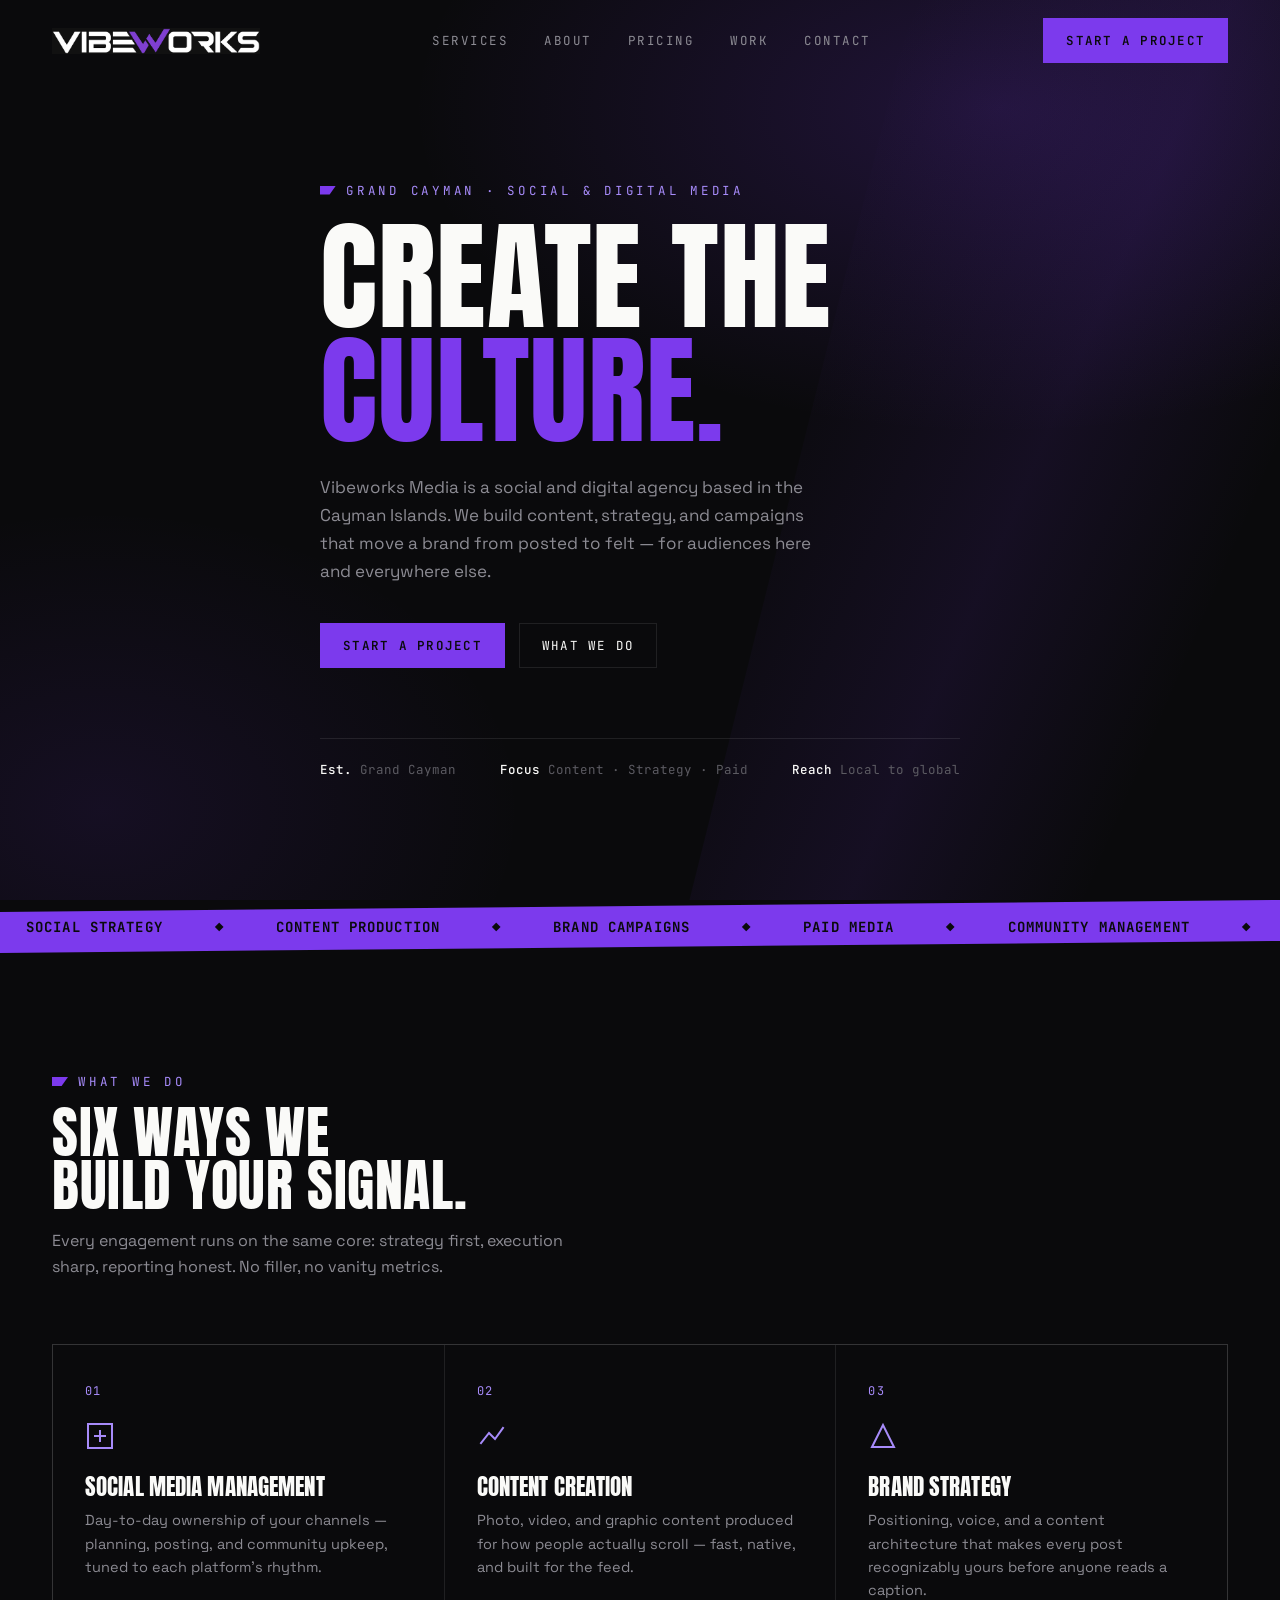
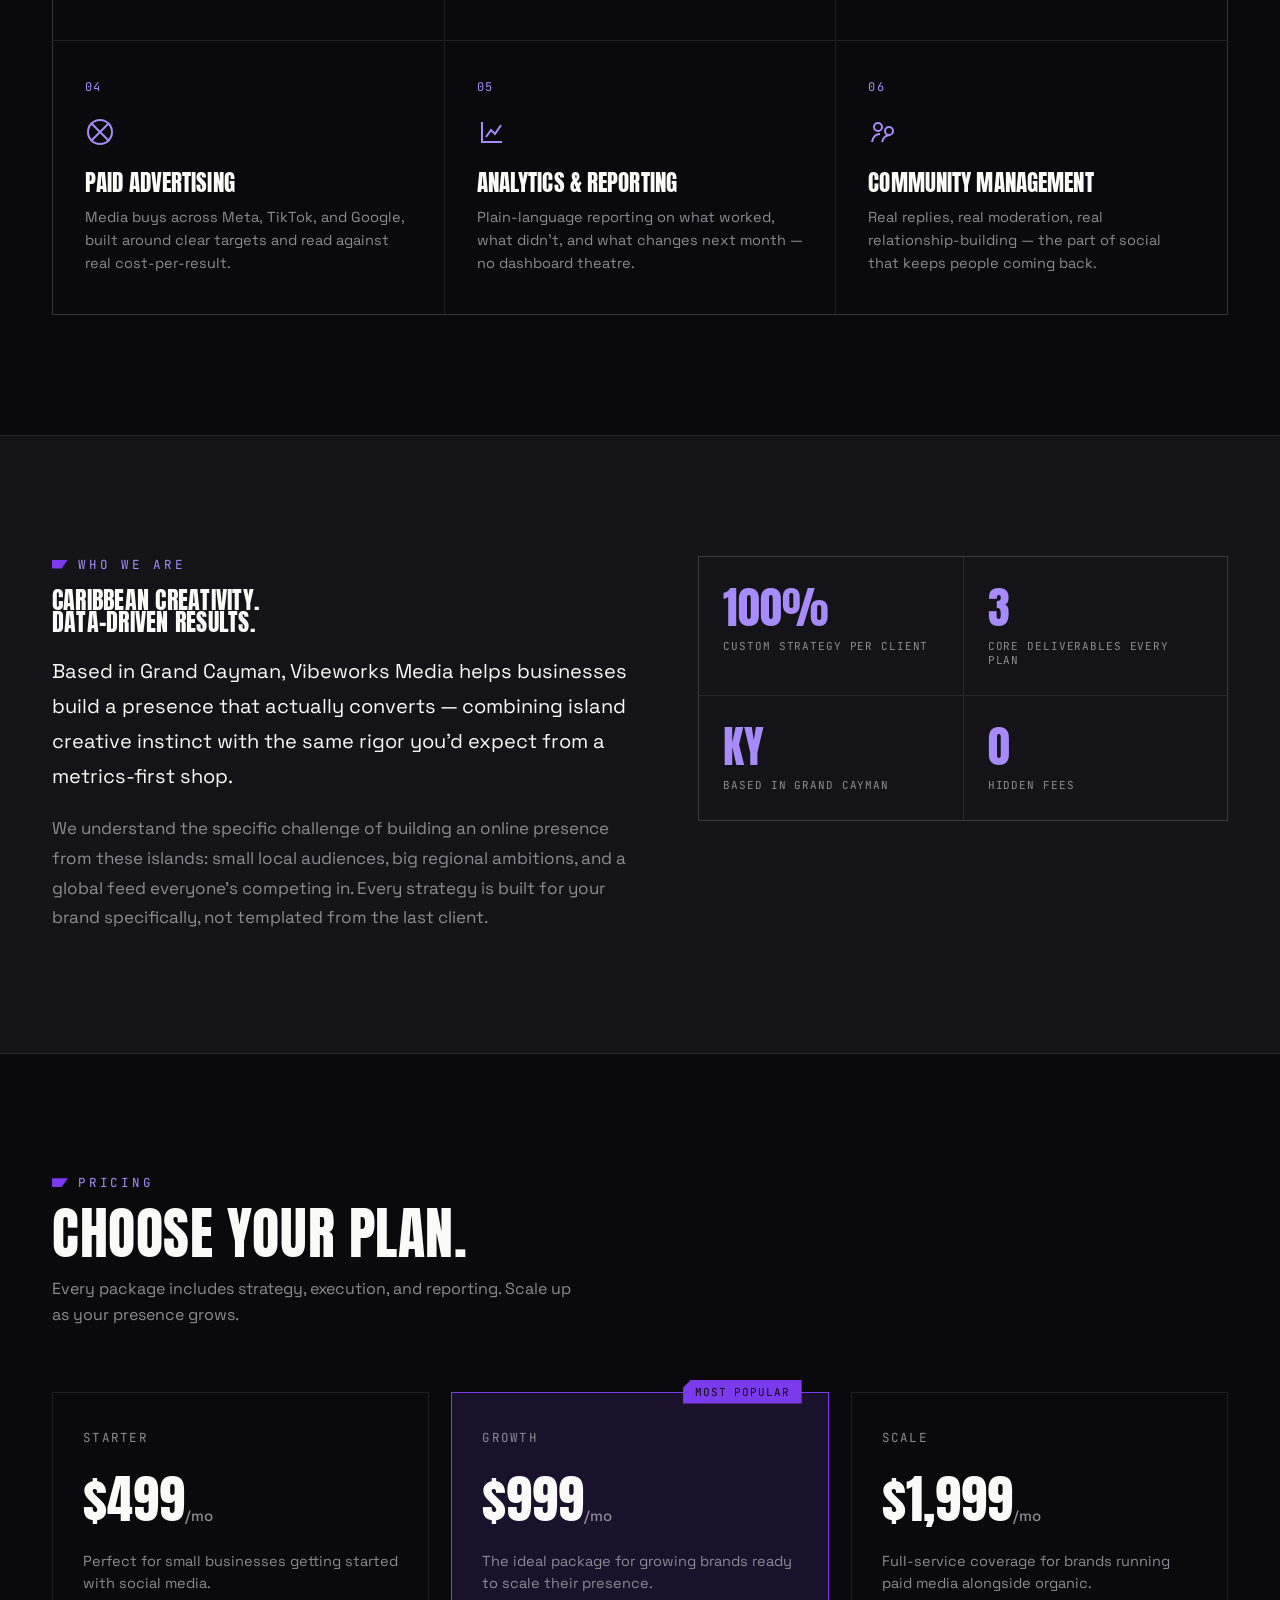
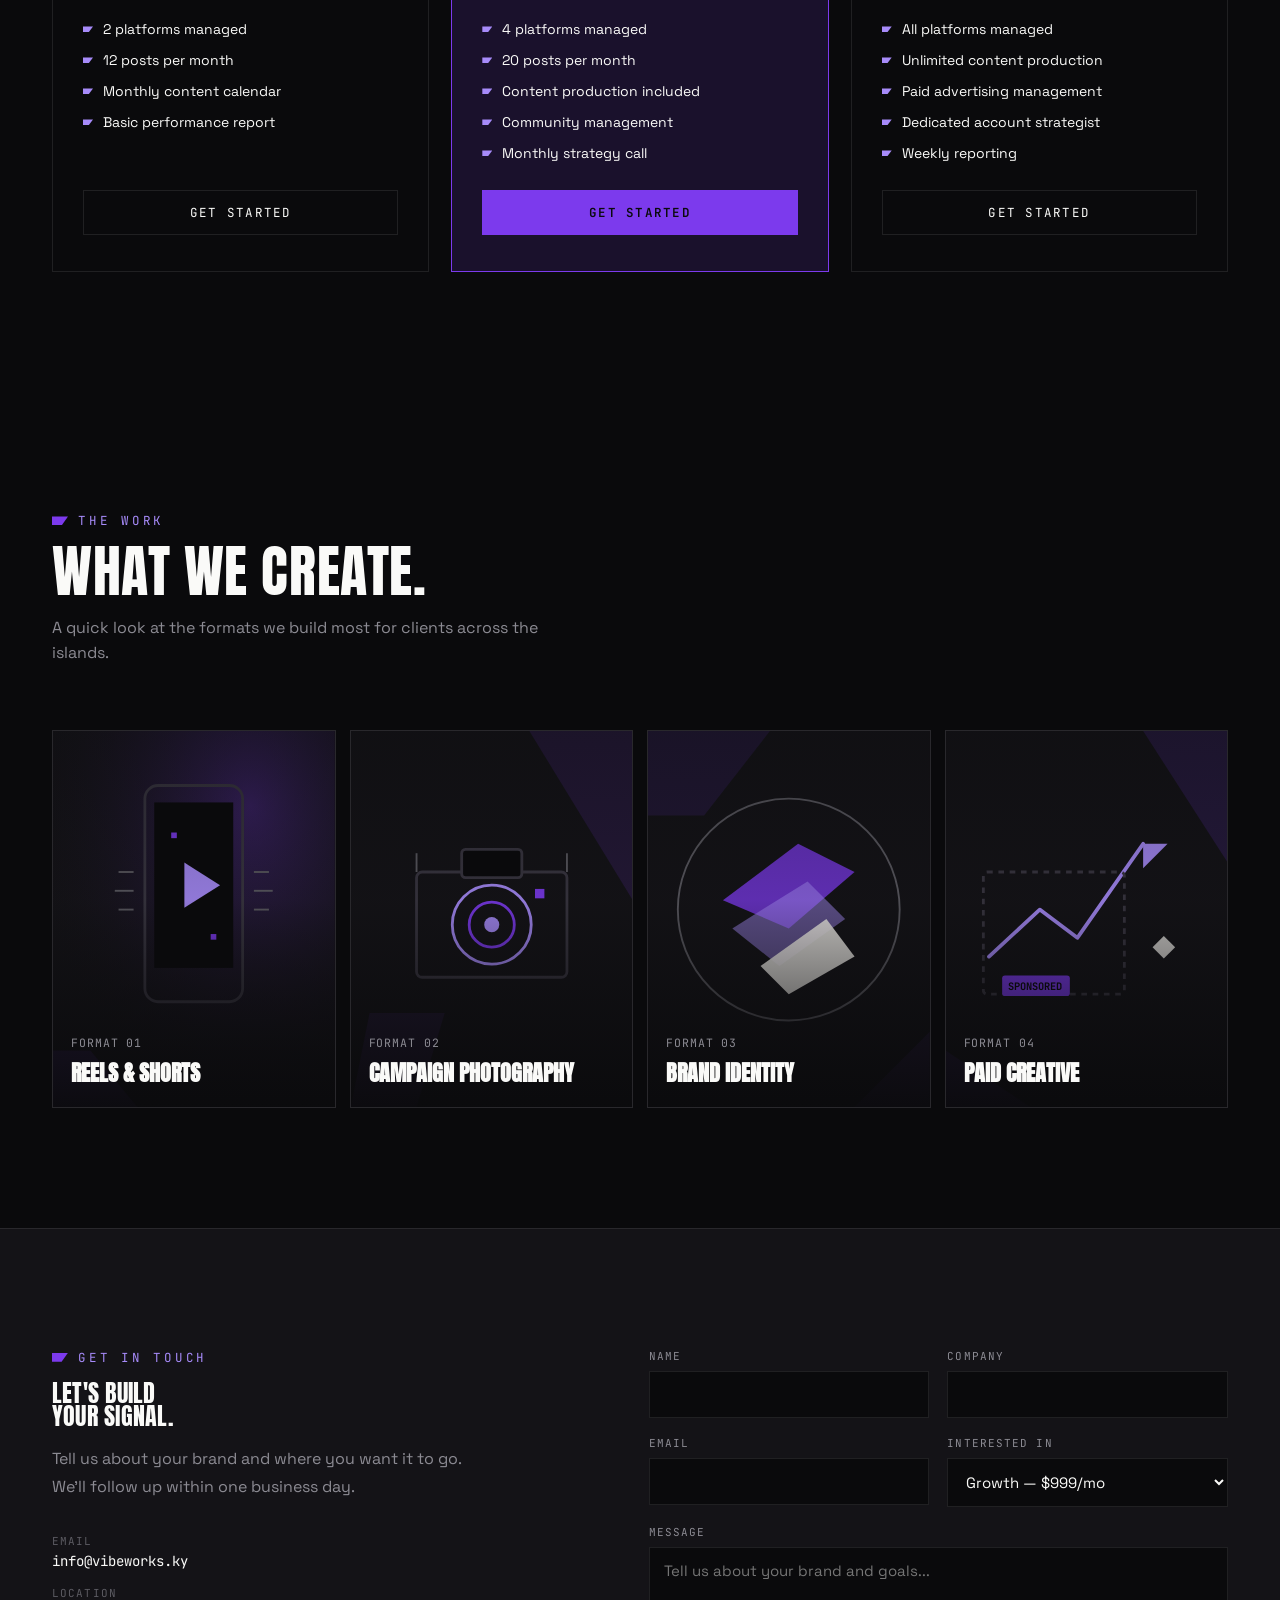
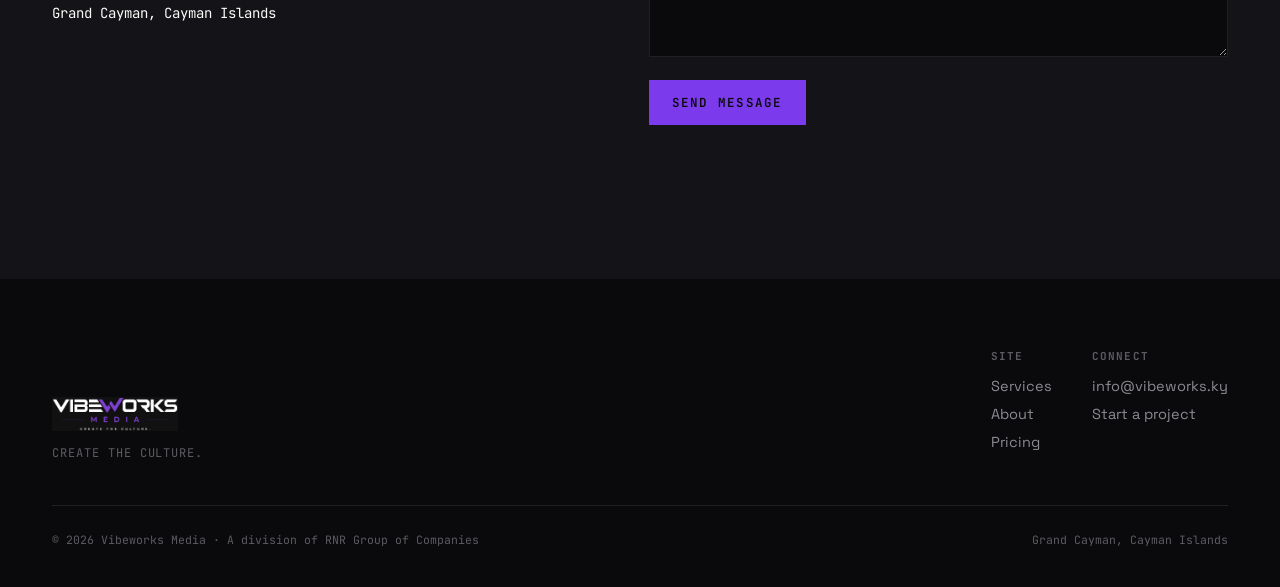
==== commit 7ef67cf7: "Add files via upload" ====
--- a/index.html
+++ b/index.html
@@ -166,19 +166,19 @@
     color:#0A0A0C;
     overflow:hidden;
     white-space:nowrap;
-    padding:14px 0;
-    transform:skewY(-1.4deg);
-    margin:0 -2px;
+    padding:16px 0;
+    position:relative;
+    clip-path: polygon(0 12px, 100% 0, 100% calc(100% - 12px), 0 100%);
   }
   .ticker-track{
     display:inline-block;
     animation:ticker 26s linear infinite;
     font-family:'JetBrains Mono',monospace;
     font-weight:700;font-size:14px;letter-spacing:.08em;text-transform:uppercase;
-    transform:skewY(1.4deg);
+    will-change:transform;
   }
   .ticker-track span{margin:0 26px;}
-  @keyframes ticker{0%{transform:skewY(1.4deg) translateX(0);}100%{transform:skewY(1.4deg) translateX(-50%);}}
+  @keyframes ticker{0%{transform:translateX(0);}100%{transform:translateX(-50%);}}
 
   /* ===== SECTION shared ===== */
   section{padding:120px 0;position:relative;}
@@ -252,13 +252,15 @@
   .culture-tile{
     aspect-ratio:3/4;
     border:1px solid var(--ink-line);
-    background:linear-gradient(155deg,var(--ink-raised),var(--ink));
+    background:var(--ink-raised);
     display:flex;flex-direction:column;justify-content:flex-end;padding:18px;
     position:relative;overflow:hidden;
   }
-  .culture-tile::before{
+  .culture-tile svg{position:absolute;inset:0;width:100%;height:100%;transition:transform .5s ease;}
+  .culture-tile:hover svg{transform:scale(1.04);}
+  .culture-tile::after{
     content:'';position:absolute;inset:0;
-    background:radial-gradient(circle at 30% 20%, rgba(124,58,237,0.22), transparent 60%);
+    background:linear-gradient(0deg, rgba(10,10,12,0.92) 0%, rgba(10,10,12,0.15) 55%, rgba(10,10,12,0.35) 100%);
   }
   .culture-tile span{
     position:relative;z-index:1;
@@ -505,10 +507,86 @@
         <p>A quick look at the formats we build most for clients across the islands.</p>
       </div>
       <div class="culture-grid">
-        <div class="culture-tile" data-reveal><span>Format 01</span><strong>Reels &amp; Shorts</strong></div>
-        <div class="culture-tile" data-reveal><span>Format 02</span><strong>Campaign Photography</strong></div>
-        <div class="culture-tile" data-reveal><span>Format 03</span><strong>Brand Identity</strong></div>
-        <div class="culture-tile" data-reveal><span>Format 04</span><strong>Paid Creative</strong></div>
+
+        <div class="culture-tile" data-reveal>
+          <svg viewBox="0 0 300 400" preserveAspectRatio="xMidYMid slice" xmlns="http://www.w3.org/2000/svg">
+            <rect width="300" height="400" fill="#141317"/>
+            <rect width="300" height="400" fill="url(#g1)"/>
+            <defs>
+              <radialGradient id="g1" cx="70%" cy="20%" r="80%">
+                <stop offset="0%" stop-color="#7C3AED" stop-opacity="0.35"/>
+                <stop offset="100%" stop-color="#141317" stop-opacity="0"/>
+              </radialGradient>
+            </defs>
+            <rect x="98" y="58" width="104" height="230" rx="14" fill="none" stroke="#3A3742" stroke-width="3"/>
+            <rect x="108" y="76" width="84" height="176" fill="#0A0A0C"/>
+            <polygon points="140,140 140,188 178,164" fill="#A78BFA"/>
+            <rect x="126" y="108" width="6" height="6" fill="#7C3AED"/>
+            <rect x="168" y="216" width="6" height="6" fill="#7C3AED"/>
+            <g stroke="#5C5B62" stroke-width="2">
+              <line x1="70" y1="150" x2="86" y2="150"/>
+              <line x1="66" y1="170" x2="86" y2="170"/>
+              <line x1="70" y1="190" x2="86" y2="190"/>
+              <line x1="214" y1="150" x2="230" y2="150"/>
+              <line x1="214" y1="170" x2="234" y2="170"/>
+              <line x1="214" y1="190" x2="230" y2="190"/>
+            </g>
+            <polygon points="0,400 90,400 40,340 0,340" fill="#7C3AED" fill-opacity="0.18"/>
+          </svg>
+          <span>Format 01</span><strong>Reels &amp; Shorts</strong>
+        </div>
+
+        <div class="culture-tile" data-reveal>
+          <svg viewBox="0 0 300 400" preserveAspectRatio="xMidYMid slice" xmlns="http://www.w3.org/2000/svg">
+            <rect width="300" height="400" fill="#141317"/>
+            <polygon points="300,0 300,180 190,0" fill="#7C3AED" fill-opacity="0.16"/>
+            <rect x="70" y="150" width="160" height="112" rx="6" fill="none" stroke="#3A3742" stroke-width="3"/>
+            <rect x="118" y="126" width="64" height="30" rx="4" fill="#0A0A0C" stroke="#3A3742" stroke-width="3"/>
+            <circle cx="150" cy="206" r="42" fill="none" stroke="#A78BFA" stroke-width="3"/>
+            <circle cx="150" cy="206" r="24" fill="none" stroke="#7C3AED" stroke-width="3"/>
+            <circle cx="150" cy="206" r="8" fill="#A78BFA"/>
+            <rect x="196" y="168" width="10" height="10" fill="#7C3AED"/>
+            <path d="M20 300 L100 300 L70 400 L0 400 Z" fill="#7C3AED" fill-opacity="0.12"/>
+            <g stroke="#5C5B62" stroke-width="2">
+              <line x1="70" y1="150" x2="70" y2="130"/>
+              <line x1="230" y1="150" x2="230" y2="130"/>
+            </g>
+          </svg>
+          <span>Format 02</span><strong>Campaign Photography</strong>
+        </div>
+
+        <div class="culture-tile" data-reveal>
+          <svg viewBox="0 0 300 400" preserveAspectRatio="xMidYMid slice" xmlns="http://www.w3.org/2000/svg">
+            <rect width="300" height="400" fill="#141317"/>
+            <polygon points="0,0 130,0 60,90 0,90" fill="#7C3AED" fill-opacity="0.14"/>
+            <g transform="translate(150,190)">
+              <polygon points="-70,-10 10,-70 70,-40 0,20" fill="#7C3AED" fill-opacity="0.85"/>
+              <polygon points="-60,20 20,-30 60,10 -10,60" fill="#A78BFA" fill-opacity="0.55"/>
+              <polygon points="-30,60 40,10 70,50 0,90" fill="#F5F3EF" fill-opacity="0.9"/>
+            </g>
+            <g stroke="#5C5B62" stroke-width="2" fill="none">
+              <circle cx="150" cy="190" r="118"/>
+            </g>
+            <polygon points="300,320 300,400 220,400" fill="#7C3AED" fill-opacity="0.12"/>
+          </svg>
+          <span>Format 03</span><strong>Brand Identity</strong>
+        </div>
+
+        <div class="culture-tile" data-reveal>
+          <svg viewBox="0 0 300 400" preserveAspectRatio="xMidYMid slice" xmlns="http://www.w3.org/2000/svg">
+            <rect width="300" height="400" fill="#141317"/>
+            <polygon points="300,0 300,140 210,0" fill="#7C3AED" fill-opacity="0.18"/>
+            <polyline points="46,240 100,190 140,220 210,120" fill="none" stroke="#A78BFA" stroke-width="4" stroke-linejoin="round" stroke-linecap="round"/>
+            <polygon points="210,120 236,120 210,146" fill="#A78BFA"/>
+            <rect x="40" y="150" width="150" height="130" rx="4" fill="none" stroke="#3A3742" stroke-width="3" stroke-dasharray="6 6"/>
+            <rect x="60" y="260" width="72" height="22" rx="3" fill="#7C3AED"/>
+            <text x="66" y="275" font-family="JetBrains Mono, monospace" font-size="11" fill="#0A0A0C" font-weight="700">SPONSORED</text>
+            <path d="M220 230 l12 -12 l12 12 l-12 12 z" fill="#F5F3EF" fill-opacity="0.85"/>
+            <polygon points="0,340 90,400 0,400" fill="#7C3AED" fill-opacity="0.14"/>
+          </svg>
+          <span>Format 04</span><strong>Paid Creative</strong>
+        </div>
+
       </div>
     </div>
   </section>
